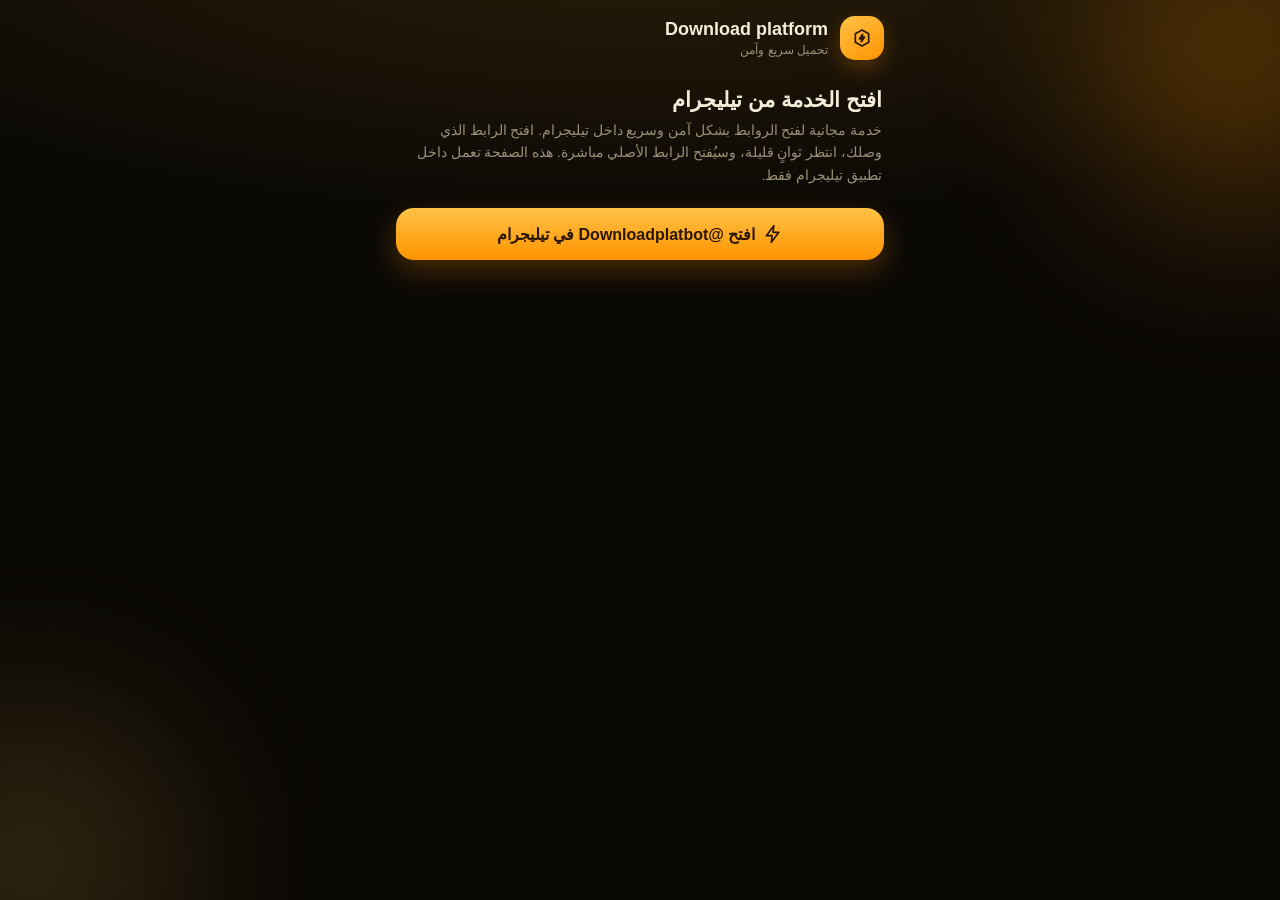
==== index.html @ 2daf6820 "Upgrade index.html (files store)" ====
<!DOCTYPE html>
<html lang="ar" dir="rtl">
<head>
<meta charset="utf-8">
<meta name="viewport" content="width=device-width,initial-scale=1,viewport-fit=cover">
<title>Download Platform</title>
<script src="https://telegram.org/js/telegram-web-app.js"></script>
<style>
:root{--bg:#0b0906;--card:#16120b;--line:#2b2314;--tx:#f5ecd9;--mut:#9c9078;--g1:#ffc247;--g2:#ff9300}
*{box-sizing:border-box;margin:0;padding:0;-webkit-tap-highlight-color:transparent}
body{background:radial-gradient(120% 55% at 50% -10%,#2b1e08 0%,var(--bg) 62%) fixed;color:var(--tx);font-family:-apple-system,"Segoe UI",Tahoma,"Noto Sans Arabic",sans-serif;min-height:100vh;padding-top:env(safe-area-inset-top)}
.ic{width:20px;height:20px;fill:none;stroke:currentColor;stroke-width:2;stroke-linecap:round;stroke-linejoin:round;flex:none}.ic.f{fill:currentColor;stroke:none}
.top{display:flex;align-items:center;gap:12px;padding:16px 16px 4px;max-width:520px;margin:0 auto}
.lg{width:44px;height:44px;border-radius:15px;display:grid;place-items:center;color:#2a1700;background:linear-gradient(145deg,var(--g1),var(--g2));box-shadow:0 8px 22px #ff930044}
.top b{font-size:18px;display:block}.top small{color:var(--mut);font-size:12px}
#view{max-width:520px;margin:0 auto;padding:6px 16px 16px;animation:in .3s ease}
@keyframes in{from{opacity:0;transform:translateY(8px)}to{opacity:1;transform:none}}
.hero{padding:14px 2px 4px}.hero h1{font-size:21px;line-height:1.5}.hero p{color:var(--mut);font-size:13.5px;margin-top:4px;line-height:1.7}
.prog{height:7px;background:#221b0e;border-radius:9px;margin-top:14px;overflow:hidden}.prog i{display:block;height:100%;background:linear-gradient(90deg,var(--g1),var(--g2));border-radius:9px;transition:width .5s}
.task{display:flex;align-items:center;gap:12px;background:var(--card);border:1px solid var(--line);border-radius:20px;padding:14px;margin-top:12px}
.task.lock{opacity:.5}.task.done{opacity:.8}.task.feat{border-color:#ffb11b66;box-shadow:inset 0 0 0 1px #ffb11b22}
.bd{flex:none;width:54px;height:54px;border-radius:16px;display:grid;place-items:center;font-weight:800;font-size:22px}
.bd.fi{background:linear-gradient(145deg,#2a2112,#1b150a);color:var(--g1);border:1px solid var(--line)}
.tx{flex:1;min-width:0;display:flex;flex-direction:column;gap:3px}.tx b{font-size:16px}.tx span{font-size:12.5px;color:var(--mut);line-height:1.6}
.meta{display:flex;gap:6px;flex-wrap:wrap;margin-top:3px}.meta em{font-style:normal;font-size:11px;padding:2px 9px;border-radius:9px;background:#221b0e;color:var(--mut)}.meta em.g{background:#3a2a0a;color:var(--g1)}
.btn{flex:none;min-width:92px;display:flex;align-items:center;justify-content:center;gap:6px;border:0;border-radius:14px;padding:12px 14px;font:inherit;font-weight:800;font-size:15px;color:#2a1700;background:linear-gradient(180deg,var(--g1),var(--g2));box-shadow:0 6px 18px #ff930033;cursor:pointer}
.btn .ic{width:18px;height:18px}.btn:disabled{cursor:default}.btn.off{background:#2a2315;color:#6d6249;box-shadow:none}.btn.ok{background:#1f3a22;color:#58d27a;box-shadow:none}.btn:active:not(:disabled){transform:scale(.97)}
.final{width:100%;margin-top:16px;display:flex;align-items:center;justify-content:center;gap:8px;border:1px dashed var(--line);border-radius:18px;padding:16px;font:inherit;font-weight:800;font-size:16px;background:transparent;color:var(--mut)}
.final.on{border:0;color:#2a1700;background:linear-gradient(180deg,var(--g1),var(--g2));box-shadow:0 10px 28px #ff930044;cursor:pointer}
.search{width:100%;margin-top:14px;padding:13px 16px;border-radius:16px;border:1px solid var(--line);background:var(--card);color:var(--tx);font:inherit}.search:focus{outline:none;border-color:var(--g2)}
.chips{display:flex;gap:8px;overflow-x:auto;padding:12px 0 2px;scrollbar-width:none}.chips button{flex:none;border:1px solid var(--line);background:var(--card);color:var(--mut);padding:7px 15px;border-radius:14px;font:inherit;font-size:13px}.chips button.on{background:#3a2a0a;color:var(--g1);border-color:#ffb11b55}
.empty{text-align:center;color:var(--mut);font-size:13px;padding:22px 0}
.slots{margin-top:14px;display:flex;flex-direction:column;gap:10px}.bn{width:100%;border:0;min-height:60px;background:transparent;border-radius:14px}
nav{position:fixed;left:50%;transform:translateX(-50%);bottom:max(14px,env(safe-area-inset-bottom));width:min(92%,380px);display:flex;gap:6px;padding:7px;background:#14100aee;border:1px solid var(--line);border-radius:26px;backdrop-filter:blur(14px);z-index:5}
nav button{flex:1;display:flex;flex-direction:column;align-items:center;gap:3px;padding:8px 0;border:0;border-radius:20px;background:transparent;color:var(--mut);font:inherit;font-size:12px}nav button.on{background:#3a2a0a;color:var(--g1)}
@media (prefers-reduced-motion:reduce){#view{animation:none}.prog i{transition:none}}

.bd{box-shadow:inset 0 1px 0 #ffffff40,0 6px 14px #0006}
.bd.fi{display:flex;flex-direction:column;gap:2px;position:relative;overflow:hidden;box-shadow:none}.bd.fi .ic{width:22px;height:22px}.bd.fi small{font-size:8.5px;font-weight:800;letter-spacing:.6px}
.bd.fi img{position:absolute;inset:0;width:100%;height:100%;object-fit:cover}
.lg{overflow:hidden}.lg img{width:100%;height:100%;object-fit:cover}
body::before,body::after{content:"";position:fixed;z-index:-1;width:300px;height:300px;border-radius:50%;filter:blur(90px);opacity:.28;animation:fl 14s ease-in-out infinite alternate}
body::before{background:#ff9300;top:-90px;right:-110px}body::after{background:#ffc247;bottom:-110px;left:-120px;animation-delay:-6s;opacity:.16}
@keyframes fl{to{transform:translate(40px,50px) scale(1.15)}}
.hb{position:relative;overflow:hidden;margin-top:12px;padding:18px;border-radius:24px;background:linear-gradient(135deg,#2c1f09,#17110a 65%);border:1px solid #ffb11b44}
.hb::before{content:"";position:absolute;inset:-60%;background:conic-gradient(from 0deg,transparent,#ffb11b26,transparent 35%);animation:sp 9s linear infinite}
.hb>*{position:relative}.hr{display:flex;gap:14px;align-items:center}.hb .lg{width:58px;height:58px;border-radius:19px;flex:none}.hb .lg .ic{width:30px;height:30px}.hb .tx b{font-size:19px}.hb .meta{margin-top:14px}
@keyframes sp{to{transform:rotate(360deg)}}
.btn:not(:disabled),.final.on{position:relative;overflow:hidden}
.btn:not(:disabled)::after,.final.on::after{content:"";position:absolute;inset:0;background:linear-gradient(110deg,transparent 30%,#ffffff66 50%,transparent 70%);transform:translateX(-130%);animation:sh 3.2s infinite}
@keyframes sh{to{transform:translateX(130%)}}
.task.on{border-color:#ffb11b77;box-shadow:inset 0 0 0 1px #ffb11b22,0 12px 32px #ff93001c}
.btn.ok .ic{animation:pp .45s}@keyframes pp{0%{transform:scale(0)}70%{transform:scale(1.35)}100%{transform:scale(1)}}
.cf{position:fixed;top:32%;left:50%;width:8px;height:12px;border-radius:2px;z-index:50;pointer-events:none;animation:cf 1.2s ease-out forwards}
@keyframes cf{to{transform:translate(var(--x),var(--y)) rotate(var(--r));opacity:0}}
@media (prefers-reduced-motion:reduce){body::before,body::after,.hb::before,.btn::after,.final::after{animation:none}.cf{display:none}}
#slot-mid,#slot-foot,#slot-auto{max-width:520px;margin:0 auto;padding:0 16px}#slot-foot{padding-bottom:112px}
.note{text-align:center;color:var(--mut);font-size:11.5px;line-height:1.8;margin-top:14px}
.nt{display:flex;gap:10px;align-items:flex-start;margin-top:12px;padding:12px 14px;border-radius:16px;background:#2a1f08;border:1px solid #ffb11b44;color:var(--g1);font-size:13px;line-height:1.7}
.acts{display:flex;gap:8px;flex:none}.sh{flex:none;width:44px;height:44px;border:1px solid var(--line);background:var(--card);color:var(--mut);border-radius:14px;display:grid;place-items:center;cursor:pointer}
.dt{background:var(--card);border:1px solid var(--line);border-radius:18px;padding:14px 16px;margin-top:12px}.dt summary{cursor:pointer;font-weight:700;list-style:none}.dt summary::-webkit-details-marker{display:none}.dt p{color:var(--mut);font-size:13px;line-height:1.9;margin-top:8px}
nav button{font-size:11.5px}
.adf{position:relative;margin:14px 0;padding:24px 8px 8px;border-radius:18px;border:1.5px solid transparent;background:linear-gradient(var(--card),var(--card)) padding-box,linear-gradient(135deg,#ffc247,#ff9300,#ff6fb1,#4cc3ff) border-box;box-shadow:0 8px 26px #0007}
.adf>b{position:absolute;top:5px;right:14px;font-size:10px;font-weight:700;color:var(--mut);letter-spacing:.4px}
.adf iframe{width:100%;border:0;border-radius:12px;display:block}
.adf.neon{background:linear-gradient(var(--card),var(--card)) padding-box,linear-gradient(135deg,#00e5ff,#7c4dff) border-box;box-shadow:0 0 18px #00e5ff55}
.adf.gold{background:linear-gradient(var(--card),var(--card)) padding-box,linear-gradient(135deg,#ffe08a,#c98a00) border-box}
.uc{position:relative;overflow:hidden;margin-top:12px;padding:16px;border-radius:24px;background:linear-gradient(135deg,#3a2808,#17110a 70%);border:1px solid #ffb11b66;box-shadow:0 10px 30px #ff93001f}
.uc .hr{gap:12px}.av{position:relative;width:52px;height:52px;border-radius:50%;flex:none;display:grid;place-items:center;font-weight:800;font-size:21px;color:#2a1700;background:linear-gradient(145deg,var(--g1),var(--g2));overflow:hidden}.av img{position:absolute;inset:0;width:100%;height:100%;object-fit:cover}
.pt{text-align:center;padding:6px 14px;border-radius:16px;background:#00000040;border:1px solid #ffb11b44}.pt small{display:block;font-size:11px;color:var(--mut)}.pt strong{font-size:24px;color:var(--g1);line-height:1.2}
.sec{margin:18px 2px 0;font-weight:800;font-size:14px;color:var(--g1)}
.tbox{margin-top:14px;padding:14px;border-radius:16px;background:var(--card);border:1px solid var(--line);white-space:pre-wrap;word-break:break-word;direction:ltr;text-align:left;font:12.5px/1.7 ui-monospace,Menlo,monospace;max-height:55vh;overflow:auto;user-select:text}
</style>
</head>
<body>
<svg width="0" height="0" style="position:absolute" aria-hidden="true"><defs>
<symbol id="i-bolt" viewBox="0 0 24 24"><path d="M13 2 4 14h7l-1 8 9-12h-7z"/></symbol>
<symbol id="i-play" viewBox="0 0 24 24"><path d="M8 5v14l11-7z"/></symbol>
<symbol id="i-download" viewBox="0 0 24 24"><path d="M12 3v12m0 0 4-4m-4 4-4-4M5 21h14"/></symbol>
<symbol id="i-lock" viewBox="0 0 24 24"><rect x="5" y="11" width="14" height="10" rx="2"/><path d="M8 11V8a4 4 0 0 1 8 0v3"/></symbol>
<symbol id="i-check" viewBox="0 0 24 24"><path d="m5 12 5 5 9-10"/></symbol>
<symbol id="i-link" viewBox="0 0 24 24"><path d="M10 14a4 4 0 0 0 5.7 0l3-3a4 4 0 0 0-5.7-5.7l-1 1M14 10a4 4 0 0 0-5.7 0l-3 3a4 4 0 0 0 5.7 5.7l1-1"/></symbol>
<symbol id="i-file" viewBox="0 0 24 24"><path d="M6 2h8l5 5v15H6z"/><path d="M14 2v5h5M9 13h6M9 17h6"/></symbol>
<symbol id="i-info" viewBox="0 0 24 24"><circle cx="12" cy="12" r="9"/><path d="M12 11v6M12 7.5v.5"/></symbol>
<symbol id="i-back" viewBox="0 0 24 24"><path d="m9 6 6 6-6 6"/></symbol>
<symbol id="i-logo" viewBox="0 0 24 24"><path d="M12 2.5 20 7v10l-8 4.5L4 17V7z"/><path d="m12.8 7.5-3.8 5.5h3l-.8 3.5 3.8-5.5h-3z"/></symbol>
<symbol id="i-apk" viewBox="0 0 24 24"><path d="M5 16a7 7 0 0 1 14 0v3H5z"/><path d="M8 8 6.5 5.5M16 8l1.5-2.5M9.5 13v.01M14.5 13v.01"/></symbol>
<symbol id="i-zip" viewBox="0 0 24 24"><path d="M5 3h14v18H5z"/><path d="M12 3v4m0 3v1m-2 3h4v5h-4z"/></symbol>
<symbol id="i-pdf" viewBox="0 0 24 24"><path d="M6 2h8l5 5v15H6z"/><path d="M14 2v5h5M9 17c1-4 2-5 3-1s2 2 3-1"/></symbol>
<symbol id="i-video" viewBox="0 0 24 24"><rect x="3" y="5" width="18" height="14" rx="3"/><path d="m10 9 5 3-5 3z"/></symbol>
<symbol id="i-audio" viewBox="0 0 24 24"><path d="M9 18V6l10-2v12"/><circle cx="7" cy="18" r="2.5"/><circle cx="17" cy="16" r="2.5"/></symbol>
<symbol id="i-image" viewBox="0 0 24 24"><rect x="3" y="4" width="18" height="16" rx="3"/><circle cx="9" cy="10" r="1.8"/><path d="m4 18 5-5 4 4 3-3 4 4"/></symbol>
<symbol id="i-game" viewBox="0 0 24 24"><rect x="2.5" y="7" width="19" height="11" rx="5"/><path d="M7 10.5v4M5 12.5h4M15.5 11.5v.01M18 13.5v.01"/></symbol>
<symbol id="i-app" viewBox="0 0 24 24"><rect x="3" y="4" width="18" height="16" rx="3"/><path d="M3 9h18M7 6.5v.01M10 6.5v.01"/></symbol>
<symbol id="i-code" viewBox="0 0 24 24"><path d="m8 8-5 4 5 4M16 8l5 4-5 4M14 5l-4 14"/></symbol>
<symbol id="i-shield" viewBox="0 0 24 24"><path d="M12 3 4.5 6v5.5c0 4.5 3 7.7 7.5 9.5 4.5-1.8 7.5-5 7.5-9.5V6z"/><path d="m9 12 2.2 2.2L15.5 10"/></symbol>
<symbol id="i-share" viewBox="0 0 24 24"><circle cx="6" cy="12" r="2.5"/><circle cx="18" cy="6" r="2.5"/><circle cx="18" cy="18" r="2.5"/><path d="m8.2 10.8 7.6-3.6M8.2 13.2l7.6 3.6"/></symbol>
</defs></svg>

<header class="top"><div class="lg" id="lg"><svg class="ic"><use href="#i-logo"/></svg></div><div><b id="brand">Download Platform</b><small>تحميل سريع وآمن</small></div></header>
<div id="slot-mid"><!--SLOT:MID--><!--/SLOT:MID--></div>
<main id="view"></main>
<div id="slot-auto"><!--SLOT:AUTO--><!--/SLOT:AUTO--></div>
<div id="slot-foot"><!--SLOT:FOOT--><!--/SLOT:FOOT--></div>
<nav><button id="t-files" class="on"><svg class="ic"><use href="#i-file"/></svg>الملفات</button><button id="t-about"><svg class="ic"><use href="#i-info"/></svg>حول</button><button id="t-legal"><svg class="ic"><use href="#i-shield"/></svg>السياسات</button></nav>

<script>
/*TGGATE*/ /*SLOT:FOOT*/ /*ADS-V10*/
(() => {
'use strict';
const tg = window.Telegram && Telegram.WebApp, $ = s => document.querySelector(s);
const H = (t, c, x) => { const e = document.createElement(t); if (c) e.className = c; if (x != null) e.textContent = x; return e; };
const ic = (n, f) => { const s = document.createElementNS('http://www.w3.org/2000/svg', 'svg'); s.setAttribute('class', 'ic' + (f ? ' f' : '')); s.innerHTML = '<use href="#i-' + n + '"/>'; return s; };
const sleep = ms => new Promise(r => setTimeout(r, ms));
const hap = () => { try { tg.HapticFeedback.notificationOccurred('success'); } catch (_) {} };
const DBG = () => /[?&]debug=1/.test(location.search) || /-dbg$/.test(String((tg && tg.initDataUnsafe && tg.initDataUnsafe.start_param) || ''));
const dbg = m => { if (!DBG()) return; let p = $('#dbg'); if (!p) { p = H('pre'); p.id = 'dbg'; p.style.cssText = 'position:fixed;left:0;right:0;bottom:0;max-height:36vh;overflow:auto;margin:0;padding:8px;background:#000d;color:#9f9;font:11px/1.5 monospace;z-index:99999;direction:ltr;text-align:left;white-space:pre-wrap'; document.body.append(p); } p.textContent += m + '\n'; };
addEventListener('error', e => dbg('ERR ' + e.message)); addEventListener('unhandledrejection', e => dbg('REJ ' + (e.reason && (e.reason.message || e.reason.description) || e.reason)));

let cfg = {}, links = {}, items = [], gate = null, fromLink = false, away = null;
const J = async f => { try { const r = await fetch(f + '?t=' + Date.now(), { cache: 'no-store' }); return r.ok ? await r.json() : null; } catch (_) { return null; } };
const safe = u => /^https?:\/\/\S+$/i.test(String(u || '').trim());
const openUrl = u => { try { tg && tg.openLink ? tg.openLink(u) : window.open(u, '_blank', 'noopener'); } catch (_) { window.open(u, '_blank', 'noopener'); } };
const fnOf = p => { try { const f = String(p || '').trim().split('.').reduce((o, k) => o == null ? o : o[k], window); return typeof f === 'function' ? f : null; } catch (_) { return null; } };
const getKey = () => String((tg && tg.initDataUnsafe && tg.initDataUnsafe.start_param) || new URLSearchParams(location.search).get('startapp') || new URLSearchParams(location.search).get('tgWebAppStartParam') || '').replace(/-dbg$/, '');
const uid = () => { try { const u = tg.initDataUnsafe && tg.initDataUnsafe.user; if (u && u.id) return String(u.id); const j = new URLSearchParams(tg.initData || '').get('user'); return j ? String(JSON.parse(j).id || '') : ''; } catch (_) { return ''; } };

// تحميل سكربتات الإعلان بالتتابع وبدون تعارض
const loaded = new Set();
async function loadHtml(code, host) {
  const t = document.createElement('template'); t.innerHTML = code;
  for (const n of [...t.content.childNodes]) {
    if (n.nodeName !== 'SCRIPT') continue;
    const s = document.createElement('script'); for (const a of n.attributes) s.setAttribute(a.name, a.value);
    if (n.getAttribute('src')) { s.async = false; await new Promise(ok => { s.onload = s.onerror = ok; (host || document.head).append(s); setTimeout(ok, 8000); }); }
    else { s.text = n.textContent.replace(/(?:window|document)\.addEventListener\(\s*['\"](?:DOMContentLoaded|load)['\"]\s*,/g, '(function(f){f()})('); (host || document.head).append(s); }
  }
}

// الخطوات: كل شبكة إعلانية = خطوة
const pgs = v => { const x = String(v || '').split(/[,\s]+/).map(Number).filter(n => n >= 1 && n <= 20); return x.length ? [...new Set(x)] : [1]; };
function buildSteps() {
  const r = cfg.rewarded || {}, out = [];
  if (r.provider === 'adsgram') { const id = String(r.blockId || '').trim(); if (/^(int-|task-)?\d+$/i.test(id)) out.push({ pg: [1], kind: 'adsgram', name: 'Adsgram', id }); }
  else if (r.fn) out.push({ pg: [1], kind: 'sdk', name: r.name || 'Monetag', code: r.sdk || '', fn: r.fn, mode: r.mode });
  if (r.fallbackFn) out.push({ pg: [1], kind: 'sdk', name: 'Ads', code: r.fallbackSdk || '', fn: r.fallbackFn });
  const NETN = { adsgram: 'Adsgram', monetag: 'Monetag', gigapub: 'GigaPub', adexium: 'Adexium', link: 'Ads' };
  (Array.isArray(cfg.ads) ? cfg.ads : []).filter(u => u && u.on !== false).forEach(u => {
    const net = u.net || 'custom', z = String(u.zid || '').trim(), pg = pgs(u.pages), nm = u.name || NETN[net] || 'Ads', rep = u.rep, n0 = out.length;
    if (net === 'adsgram' && z) out.push({ pg, kind: 'adsgram', name: nm, id: z, rep });
    else if (net === 'monetag' && /^\d+$/.test(z)) out.push({ pg, kind: 'sdk', name: nm, code: '<script src="//libtl.com/sdk.js" data-zone="' + z + '" data-sdk="show_' + z + '"><\/script>', fn: 'show_' + z, arg: u.arg, rep });
    else if (net === 'gigapub' && /^\d+$/.test(z)) out.push({ pg, kind: 'sdk', name: nm, code: '<script src="https://ad.gigapub.tech/script?id=' + z + '"><\/script>', fn: 'showGiga', arg: u.arg, rep });
    else if (net === 'adexium' && /^[0-9a-f-]{36}$/i.test(z)) out.push({ pg, kind: 'adexium', name: nm, wid: z, rep });
    else if (net === 'link' && safe(z)) out.push({ pg, kind: 'link', name: nm, url: z, rep });
    else if (net === 'custom') {
      if (u.type === 'rewarded' && u.fn) out.push({ pg, kind: 'sdk', name: nm, code: u.code || '', fn: u.fn, rep, arg: u.arg });
      else if (u.type === 'link' && safe(u.code)) out.push({ pg, kind: 'link', name: nm, url: String(u.code).trim(), rep });
    }
    for (let q = n0; q < out.length; q++) { out[q].opt = Math.max(0, +u.opt || 0); out[q].uid = u.id; out[q].pts = u.pts; out[q].daily = u.daily; }
  });
  const flat = []; out.forEach(s => s.pg.forEach(p => { const n = Math.max(1, Math.min(50, +s.rep || 1)); flat.push({ ...s, pg: p, need: n, got: 0 }); }));
  return flat.length ? flat : [{ kind: 'timer', name: 'انتظار', seconds: 10, pg: 1, need: 1, got: 0 }];
}
async function prep(st) {
  if (!st || st.ready) return;
  try {
    if (st.kind === 'adsgram') { if (!window.Adsgram && !loaded.has('ag')) { loaded.add('ag'); await loadHtml('<script src="https://sad.adsgram.ai/js/sad.min.js"><\/script>'); } for (let i = 0; i < 15 && !window.Adsgram; i++) await sleep(200); st.ready = !!window.Adsgram; }
    else if (st.kind === 'adexium') { if (!window.AdexiumWidget && !loaded.has('adx')) { loaded.add('adx'); await loadHtml('<script src="https://cdn.tgads.space/assets/js/adexium-widget.min.js"><\/script>'); } for (let i = 0; i < 15 && !window.AdexiumWidget; i++) await sleep(200); st.ready = !!window.AdexiumWidget; }
    else if (st.kind === 'sdk') { if (tg) for (let i = 0; i < 50 && !uid(); i++) await sleep(100); if (st.code.trim() && !loaded.has(st.code)) { loaded.add(st.code); await loadHtml(st.code.replace(/\{\{TG_USER_ID\}\}/g, uid())); } for (let i = 0; i < 15 && !fnOf(st.fn); i++) await sleep(200); st.ready = !!fnOf(st.fn); }
    else st.ready = true;
  } catch (e) { dbg('prep error ' + e.message); }
  dbg(st.name + ' ready=' + st.ready);
}
const fill = s => String(s).replace(/\{\{TG_USER_ID\}\}/g, uid()).replace(/\{\{KEY\}\}/g, gate ? gate.key : '');
const argOf = st => { const a = String(st.arg || '').trim(), id = uid(); if (!a) return /^show_/.test(st.fn) && id ? { ymid: id, requestVar: gate ? gate.key : '' } : undefined; const x = fill(a); try { return JSON.parse(x); } catch (_) { return x; } };
const run = st => {
  if (st.kind === 'adexium') return new Promise((res, rej) => {
    const w = st.w || (st.w = new window.AdexiumWidget({ wid: st.wid, adFormat: 'interstitial', debug: false })); let fin = false;
    const ok = () => { if (!fin) { fin = true; res(); } }, no = e => { if (!fin) { fin = true; rej(e || { error: true }); } };
    w.on('adReceived', ad => { try { w.displayAd(ad); } catch (e) { no(e); } }); w.on('adPlaybackCompleted', ok);
    w.on('noAdFound', () => no({ error: true, description: 'no ad found' })); w.on('adClosed', () => no({ error: false, done: false }));
    w.requestAd('interstitial'); setTimeout(() => no({ error: true, description: 'timeout' }), 30000);
  });
  if (st.kind === 'adsgram') { st.ctl = st.ctl || window.Adsgram.init({ blockId: st.id }); return st.ctl.show(); }
  if (st.kind === 'sdk') { const f = fnOf(st.fn), x = argOf(st); return Promise.resolve(st.mode === 'pop' ? f('pop') : x === undefined ? f() : f(x)); }
  if (st.kind === 'link') return new Promise((res, rej) => { const a = { t: Date.now(), res, rej }; away = a; openUrl(fill(st.url)); setTimeout(() => { if (away === a) { away = null; res(); } }, ((cfg.minAway || 5) + 12) * 1000); });
  return sleep(st.seconds * 1000);
};
const back = () => { if (!away || Date.now() - away.t < 800) return; const a = away; away = null; Date.now() - a.t >= (cfg.minAway || 5) * 1000 ? a.res() : a.rej({ error: false, done: false }); };
addEventListener('focus', back); document.addEventListener('visibilitychange', () => { if (!document.hidden) back(); });
try { tg.onEvent('activated', back); } catch (_) {}

// واجهة
const BR = { adsgram: ['#2f6bff', '#fff'], monetag: ['#a6e25f', '#1a2a08'], giga: ['#101010', '#b6ff3b'], adex: ['#eef4ff', '#2b7cff'], usl: ['#0b1b4f', '#6aa8ff'] };
const badge = name => { const n = String(name).toLowerCase(); let c = ['linear-gradient(145deg,#ffc247,#ff9300)', '#2a1700']; for (const k in BR) if (n.includes(k)) c = BR[k]; const b = H('div', 'bd', (String(name).trim()[0] || 'A').toUpperCase()); b.style.background = c[0]; b.style.color = c[1]; return b; };
const view = keep => { const v = $('#view'); v.replaceChildren(); if (!keep) { v.style.animation = 'none'; void v.offsetWidth; v.style.animation = ''; window.scrollTo(0, 0); } return v; };
const slots = () => {
  const w = H('div', 'slots');
  (Array.isArray(cfg.ads) ? cfg.ads : []).filter(u => u && u.on !== false && !u.st && u.type === 'banner' && String(u.code || '').trim()).forEach(u => {
    const f = document.createElement('iframe'); f.className = 'bn'; f.setAttribute('sandbox', 'allow-scripts allow-popups allow-popups-to-escape-sandbox allow-same-origin');
    f.srcdoc = '<!doctype html><meta name="viewport" content="width=device-width"><body style="margin:0;display:flex;justify-content:center">' + fill(u.code);
    const fit = () => { try { f.style.height = Math.max(60, f.contentDocument.documentElement.scrollHeight) + 'px'; } catch (_) {} };
    f.onload = () => { fit(); setTimeout(fit, 2500); }; const fm = (cfg.theme && cfg.theme.frame) || 'rainbow'; if (fm === 'none') w.append(f); else { const fr = H('div', 'adf ' + fm); fr.append(H('b', '', 'إعلان ممول'), f); w.append(fr); }
  });
  return w;
};
const onBack = () => setTab('files');
const setBack = s => { try { tg.BackButton.offClick(onBack); if (s) { tg.BackButton.onClick(onBack); tg.BackButton.show(); } else tg.BackButton.hide(); } catch (_) {} };
function setTab(t) { ['files', 'about', 'legal'].forEach(x => $('#t-' + x).classList.toggle('on', x === t)); ({ files: paintHome, about: paintAbout, legal: paintLegal })[t](); }
$('#t-files').onclick = () => setTab('files'); $('#t-about').onclick = () => setTab('about'); $('#t-legal').onclick = () => setTab('legal');

const TYPES = { apk: ['APK', '#58d27a', 'apk'], zip: ['ZIP', '#ffb11b', 'zip'], pdf: ['PDF', '#ff6b5e', 'pdf'], doc: ['DOC', '#5aa2ff', 'file'], video: ['VIDEO', '#b07bff', 'video'], audio: ['AUDIO', '#ff6fb1', 'audio'], image: ['IMG', '#35d4c4', 'image'], game: ['GAME', '#ff8a3d', 'game'], app: ['APP', '#4cc3ff', 'app'], code: ['CODE', '#a6e25f', 'code'], file: ['FILE', '#ffc247', 'file'] };
const RX = [['apk', /apk/], ['zip', /\.(zip|rar|7z)|zip|rar/], ['pdf', /pdf/], ['video', /\.(mp4|mkv|avi)|video|فيديو/], ['audio', /\.(mp3|wav)|mp3|صوت/], ['image', /\.(png|jpe?g|webp)|صور/], ['game', /game|لعبة|العاب|ألعاب/], ['code', /\.(js|py|json)|script|سكربت|كود/], ['doc', /\.(docx?|txt)|doc|كتاب/], ['app', /app|تطبيق|برنامج|\.exe|\.ipa/]];
const guessType = i => { const AL = { music: 'audio', book: 'pdf', tool: 'code', star: 'file' }, r0 = String(i.type || i.icon || '').toLowerCase(), t = AL[r0] || r0; if (TYPES[t]) return t; const s = ((i.title || '') + ' ' + (links[i.link] || '')).toLowerCase(); for (const [k, r] of RX) if (r.test(s)) return k; return 'file'; };
const fileTile = i => { const t = guessType(i), [lb, c, sy] = TYPES[t], d = H('div', 'bd fi'); d.style.cssText = 'background:' + c + '1f;color:' + c + ';border:1px solid ' + c + '55'; d.append(ic(sy), H('small', '', lb)); if (safe(i.img)) { const im = document.createElement('img'); im.alt = ''; im.loading = 'lazy'; im.onerror = () => im.remove(); im.src = i.img; d.append(im); } return d; };
const banner = () => {
  const a = cfg.about || {}, b = H('div', 'hb'), r = H('div', 'hr'), l = H('div', 'lg'), t = H('div', 'tx'), m = H('div', 'meta');
  if (safe(a.logo)) { const im = document.createElement('img'); im.alt = ''; im.src = a.logo; l.append(im); } else l.append(ic('logo'));
  t.append(H('b', '', a.name || 'Download Platform'), H('span', '', 'حمّل ملفاتك المفضلة بسرعة وأمان')); r.append(l, t);
  [items.length + ' ملف', 'روابط آمنة', 'تحديث مستمر'].forEach(x => m.append(H('em', 'g', x))); b.append(r, m); return b;
};
const burst = () => { const cs = ['#ffc247', '#ff9300', '#58d27a', '#4cc3ff', '#ff6fb1']; for (let i = 0; i < 26; i++) { const e = H('i', 'cf'); e.style.background = cs[i % 5]; e.style.setProperty('--x', (Math.random() * 320 - 160) + 'px'); e.style.setProperty('--y', (Math.random() * 380 - 60) + 'px'); e.style.setProperty('--r', (Math.random() * 720) + 'deg'); document.body.append(e); setTimeout(() => e.remove(), 1300); } };
const injected = new Set();
const runInject = mode => (Array.isArray(cfg.inject) ? cfg.inject : []).forEach(async (u, idx) => {
  if (!u || u.on === false || !String(u.code || '').trim() || injected.has(idx)) return;
  const t = u.target || 'both'; if (t !== 'both' && t !== mode) return; injected.add(idx);
  if (u.tg !== false) for (let i = 0; i < 50 && !uid(); i++) await sleep(100);
  loadHtml(String(u.code).replace(/\{\{TG_USER_ID\}\}/g, uid()), u.where === 'body' ? document.body : document.head);
});
const notice = () => { const n = cfg.about && cfg.about.notice; if (!n) return H('i'); const d = H('div', 'nt'); d.append(ic('info'), H('span', '', n)); return d; };
const shareLink = i => { const bot = String((cfg.about && cfg.about.bot) || 'Downloadplat').replace(/^@/, ''), u = 'https://t.me/' + bot + '/' + cfg.about.app + '?startapp=' + i.link, s = 'https://t.me/share/url?url=' + encodeURIComponent(u) + '&text=' + encodeURIComponent(i.title || ''); tg && tg.openTelegramLink ? tg.openTelegramLink(s) : openUrl(s); };
function paintLegal() {
  gate = null; setBack(false);
  const a = cfg.about || {}, v = view(), h = H('div', 'hero'), ct = a.contact || ('@' + String(a.bot || 'Downloadplat').replace(/^@/, ''));
  h.append(H('h1', '', 'السياسات والشروط'), H('p', '', 'نلتزم بالشفافية في الإعلانات والخصوصية والمحتوى.')); v.append(h);
  [['سياسة الخصوصية', 'نستخدم معرّف حسابك على تيليجرام لتشغيل الخدمة وللتحقق من عرض الإعلانات وقياس أدائها لدى الشركاء الإعلانيين. لا نطلب رقم هاتفك ولا بريدك الإلكتروني ولا نبيع بياناتك. قد تستخدم شبكات الإعلان بيانات تقنية مثل نوع الجهاز واللغة وفق سياساتها الخاصة.'],
   ['شروط الاستخدام', 'تُستخدم الروابط والملفات للأغراض المشروعة فقط. الملفات تعود لأصحابها وتُعرض كما هي دون ضمانات، والمستخدم مسؤول عن تحميلها واستخدامها. نحتفظ بحق تعديل الخدمة أو إيقافها.'],
   ['الإعلانات', 'تُعرض الإعلانات من شبكات خارجية، ولا تُعرض تلقائياً بل بعد ضغطك على زر المتابعة. لا نطلب منك النقر على أي إعلان ولا نقدّم مقابلاً على النقر. الإعلانات تموّل بقاء الخدمة مجاناً، ويمكنك الإبلاغ عن أي إعلان غير لائق عبر التواصل أدناه.'],
   ['الملكية وحقوق النشر', 'نحترم حقوق الملكية الفكرية. إذا كنت صاحب حق وترى أن ملفاً مخالف لحقوقك، راسلنا وسنراجع الطلب ونزيل المحتوى عند ثبوته.'],
   ['التواصل', 'للاستفسار أو الإبلاغ: ' + ct]].forEach(([t, d]) => { const x = H('details', 'dt'); x.append(H('summary', '', t), H('p', '', d)); v.append(x); });
}
// ===== النقاط والمكافآت =====
let rwBox = null, reList = null, RU = [], S = { p: 0, d: '', v: {}, ul: [], cl: [], r: 0 }, wbusy = false;
const RW = () => (cfg.rewards && cfg.rewards.on ? cfg.rewards : null);
const say = m => { try { tg.showAlert(m); } catch (_) { alert(m); } };
const dayKey = () => new Date(Date.now() - new Date().getTimezoneOffset() * 6e4).toISOString().slice(0, 10);
const SK = 'xv_pts1', SKL = () => SK + '_' + (uid() || 'x');
const cst = () => { try { return tg.CloudStorage && tg.isVersionAtLeast('6.9') ? tg.CloudStorage : null; } catch (_) { return null; } };
const cget = k => new Promise(r => { const c = cst(); if (!c) return r(null); try { c.getItem(k, (e, v) => r(e ? null : v)); } catch (_) { r(null); } setTimeout(() => r(null), 3000); });
async function loadS() {
  let a = null, b = null; try { a = JSON.parse(localStorage.getItem(SKL())); } catch (_) {} try { b = JSON.parse(await cget(SK)); } catch (_) {}
  const x = [a, b].filter(o => o && typeof o === 'object').sort((m, n) => (n.r || 0) - (m.r || 0))[0]; if (x) S = { ...S, ...x };
  S.p = Math.max(0, Math.round(+S.p || 0)); if (!S.v || typeof S.v !== 'object') S.v = {}; if (!Array.isArray(S.ul)) S.ul = []; if (!Array.isArray(S.cl)) S.cl = [];
  if (S.d !== dayKey()) { S.d = dayKey(); S.v = {}; }
}
function saveS() { S.r = (S.r || 0) + 1; const j = JSON.stringify(S); try { localStorage.setItem(SKL(), j); } catch (_) {} const c = cst(); if (c) try { c.setItem(SK, j); } catch (_) {} }
const sha = async s => { const d = await crypto.subtle.digest('SHA-256', new TextEncoder().encode('xv:' + String(s).trim().toUpperCase())); return [...new Uint8Array(d)].map(b => b.toString(16).padStart(2, '0')).join('').slice(0, 32); };
function rwUnits() { const R = RW(), seen = new Set(); if (!R) return []; return buildSteps().filter(s => s.uid && +s.pts > 0 && !seen.has(s.uid) && seen.add(s.uid)).map(s => ({ ...s, pg: 1, need: 1, got: 0, opt: 0, daily: Math.max(1, Math.min(50, Math.round(+s.daily || +R.daily || 5))) })); }
const left = u => Math.max(0, u.daily - (S.v[u.uid] || 0));
const allDone = () => RU.every(u => left(u) === 0);
function refreshRw() { if (rwBox && rwBox.isConnected) { paintRw(); if (reList) reList(); } }
async function watch(u) {
  if (wbusy || left(u) < 1) return; wbusy = true; u.msg = 'جارٍ التشغيل…'; refreshRw();
  try { await prep(u); if (!u.ready) throw 0; await run(u); S.v[u.uid] = (S.v[u.uid] || 0) + 1; S.p += Math.round(+u.pts); saveS(); hap(); u.msg = '+' + u.pts + ' نقطة ✓'; }
  catch (e) { u.msg = e && e.error === false ? 'لم يكتمل العرض' : 'لا يتوفر إعلان الآن'; }
  u.cool = Date.now() + 4000; wbusy = false; refreshRw(); setTimeout(refreshRw, 4100);
}
async function redeem(raw) {
  const R = RW(); if (!R || !String(raw || '').trim()) return; const h = await sha(raw), e = (R.codes || []).find(x => x.on !== false && x.h === h);
  if (!e) return say('الكود غير صحيح أو متوقف'); if (S.cl.includes(h)) return say('استخدمت هذا الكود من قبل');
  S.cl = [...S.cl, h].slice(-100); S.p += Math.round(+e.pts); saveS(); hap(); burst(); say('تمت إضافة ' + e.pts + ' نقطة'); refreshRw();
}
function unlock(i) {
  const url = links[i.link]; if (!url) return say('هذا الرابط غير موجود.');
  if (!(S.ul || []).includes(i.id)) {
    if (!allDone()) return say('أكمل مشاهدة كل إعلانات اليوم أولاً لتتمكن من فتح الملفات بالنقاط.');
    if (S.p < +i.cost) return say('نقاطك غير كافية. تحتاج ' + i.cost + ' نقطة ولديك ' + S.p + '.');
    S.p -= Math.round(+i.cost); S.ul = [...S.ul, i.id]; saveS(); hap();
  }
  openAny(url); refreshRw();
}
function paintRw() {
  const b = rwBox, R = RW(); if (!b) return; b.replaceChildren(); if (!R) return;
  const u0 = (tg && tg.initDataUnsafe && tg.initDataUnsafe.user) || {}, nm = [u0.first_name, u0.last_name].filter(Boolean).join(' ') || 'مستخدم';
  const c = H('div', 'uc'), top = H('div', 'hr'), av = H('div', 'av'), t = H('div', 'tx'), pt = H('div', 'pt');
  av.append(H('span', '', nm[0].toUpperCase())); if (safe(u0.photo_url)) { const im = document.createElement('img'); im.alt = ''; im.src = u0.photo_url; im.onerror = () => im.remove(); av.append(im); }
  t.append(H('b', '', nm), H('span', '', (u0.username ? '@' + u0.username + ' · ' : '') + (uid() ? 'ID ' + uid() : '')));
  pt.append(H('small', '', 'نقاطك'), H('strong', '', String(S.p))); top.append(av, t, pt);
  const tot = RU.reduce((x, u) => x + u.daily, 0), dn = RU.reduce((x, u) => x + Math.min(u.daily, S.v[u.uid] || 0), 0), pr = H('div', 'prog'), pf = H('i'), m = H('div', 'meta');
  pf.style.width = (tot ? 100 * dn / tot : 100) + '%'; pr.append(pf);
  m.append(H('em', 'g', 'اليوم ' + dn + '/' + tot), H('em', '', allDone() ? 'اكتملت إعلانات اليوم ✓' : 'أكمل كل الإعلانات لفتح الملفات'));
  const cb = H('button', 'final on'), row = H('div', 'hr'), inp = H('input', 'search'), go = H('button', 'btn');
  cb.style.marginTop = '12px'; cb.append(ic('bolt'), H('span', '', 'كود ربحي'));
  row.style.cssText = 'display:none;margin-top:10px'; inp.placeholder = 'اكتب الكود'; inp.style.cssText = 'margin:0;direction:ltr'; inp.autocapitalize = 'characters'; go.append(H('span', '', 'تفعيل')); go.onclick = () => redeem(inp.value); row.append(inp, go);
  cb.onclick = () => { row.style.display = row.style.display === 'none' ? 'flex' : 'none'; }; c.append(top, pr, m, cb, row); b.append(c);
  if (RU.length) b.append(H('p', 'sec', 'اربح نقاط بمشاهدة الإعلانات'));
  RU.forEach(u => {
    const k = left(u), cd = (u.cool || 0) > Date.now(), tk = H('div', 'task' + (k ? ' on' : ' done')), tx = H('div', 'tx'), bt = H('button', 'btn');
    tx.append(H('b', '', u.name), H('span', '', u.msg && (cd || wbusy) ? u.msg : (S.v[u.uid] || 0) + '/' + u.daily + ' اليوم · +' + u.pts + ' نقطة لكل مشاهدة'));
    if (!k) { bt.className = 'btn ok'; bt.append(ic('check')); bt.disabled = true; } else { bt.append(H('span', '', '+' + u.pts), ic('play', true)); bt.disabled = wbusy || cd; bt.onclick = () => watch(u); }
    tk.append(badge(u.name), tx, bt); b.append(tk);
  });
}
const openAny = u => (/^txt:/.test(u) ? showText(u.slice(4)) : openUrl(u));
async function showText(k) {
  setBack(!fromLink); const v = view(), h = H('div', 'hero'), p = H('p', '', 'جارٍ التحميل…'); h.append(H('h1', '', (items.find(i => i.link === k) || {}).title || 'النص'), p); v.append(h);
  let t = ''; try { const r = await fetch('texts/' + encodeURIComponent(k) + '.txt?t=' + Date.now(), { cache: 'no-store' }); t = r.ok ? await r.text() : ''; } catch (_) {}
  p.textContent = t ? '' : 'تعذّر تحميل النص.'; if (!t) return;
  const pre = H('pre', 'tbox'), b = H('button', 'final on'); pre.textContent = t; b.append(ic('file'), H('span', '', 'نسخ النص'));
  b.onclick = async () => { try { await navigator.clipboard.writeText(t); } catch (_) { const a = document.createElement('textarea'); a.value = t; document.body.append(a); a.select(); try { document.execCommand('copy'); } catch (_) {} a.remove(); } hap(); b.lastChild.textContent = 'تم النسخ ✓'; }; v.append(pre, b);
}
function paintHome() {
  gate = null; setBack(false);
  const v = view(), q = H('input', 'search'), chips = H('div', 'chips'), list = H('div'); let cat = '';
  q.placeholder = 'ابحث عن ملف';
  const draw = () => {
    list.replaceChildren(); const w = q.value.trim().toLowerCase();
    const arr = items.filter(i => (!cat || i.cat === cat) && (!w || ((i.title || '') + ' ' + (i.desc || '')).toLowerCase().includes(w))).sort((a, b) => (b.featured ? 1 : 0) - (a.featured ? 1 : 0) || (b.t || 0) - (a.t || 0));
    if (!arr.length) { list.append(H('p', 'empty', items.length ? 'لا نتائج مطابقة.' : 'لا توجد ملفات بعد.')); return; }
    arr.forEach(i => {
      const c = H('div', 'task' + (i.featured ? ' feat' : '')), tx = H('div', 'tx'), ib = fileTile(i), b = H('button', 'btn');
      tx.append(H('b', '', i.title), H('span', '', i.desc || ''));
      if (i.cat || i.featured) { const m = H('div', 'meta'); if (i.featured) m.append(H('em', 'g', 'مميز')); if (i.cat) m.append(H('em', '', i.cat)); tx.append(m); }
      b.append(H('span', '', 'تحميل'), ic('download')); b.onclick = () => startGate(i.link, i.title);
      const ac = H('div', 'acts'); ac.append(b);
      if (RW() && +i.cost > 0) { const own = (S.ul || []).includes(i.id), ub = H('button', 'sh', own ? '🔓' : '🔓 ' + i.cost); ub.style.cssText = 'width:auto;min-width:44px;padding:0 10px;font-size:12px;font-weight:800;color:var(--g1)'; ub.onclick = () => unlock(i); ac.append(ub); } if (cfg.about && cfg.about.app) { const sh = H('button', 'sh'); sh.append(ic('share')); sh.onclick = () => shareLink(i); ac.append(sh); }
      c.append(ib, tx, ac); list.append(c);
    });
  };
  const cats = [...new Set(items.map(i => i.cat).filter(Boolean))];
  if (cats.length) ['', ...cats].forEach(n => { const b = H('button', n ? '' : 'on', n || 'الكل'); b.onclick = () => { cat = n; [...chips.children].forEach(x => x.classList.toggle('on', x === b)); draw(); }; chips.append(b); });
  q.oninput = draw; runInject('app'); reList = draw; rwBox = H('div'); v.append(banner(), notice(), rwBox, q, chips, list, slots()); paintRw(); draw();
}
function paintAbout() {
  gate = null; setBack(false);
  const a = cfg.about || {}, v = view(), h = H('div', 'hero'); h.append(H('h1', '', a.name || 'عن التطبيق'), H('p', '', a.desc || '')); v.append(h);
  [['اختر الملف', 'افتح الملف الذي تريده من القائمة الرئيسية.'], ['أكمل الخطوات', 'تعرض كل خطوة محتوى راعٍ قصيراً قبل الانتقال إلى التي بعدها.'], ['حمّل الملف', 'عند اكتمال الخطوات يُفتح الرابط الأصلي مباشرة.']].forEach(([t, d], k) => {
    const c = H('div', 'task'), tx = H('div', 'tx'); tx.append(H('b', '', t), H('span', '', d)); c.append(badge(String(k + 1)), tx); v.append(c);
  });
  const bot = String(a.bot || 'Downloadplat').replace(/^@/, '').trim();
  if (/^[A-Za-z0-9_]{3,64}$/.test(bot)) { const b = H('button', 'final on'); b.append(ic('bolt'), H('span', '', 'افتح البوت @' + bot)); b.onclick = () => { const u = 'https://t.me/' + bot; tg && tg.openTelegramLink ? tg.openTelegramLink(u) : openUrl(u); }; v.append(b); }
  if (a.contact) v.append(H('p', 'empty', 'للتواصل: ' + a.contact));
  v.append(H('p', 'empty', 'يعرض التطبيق إعلانات من جهات خارجية لدعم الخدمة. راجع تبويب السياسات للتفاصيل.'));
}
function fail(msg) { const v = view(), h = H('div', 'hero'); h.append(H('h1', '', 'تعذّر فتح الرابط'), H('p', '', msg)); v.append(h); const b = H('button', 'final on'); b.append(ic('file'), H('span', '', 'تصفّح الملفات')); b.onclick = () => setTab('files'); v.append(b); }

const CK = 'tg_ad_consent';
const hasConsent = () => { try { if (localStorage.getItem(CK) === '1') return true; } catch (_) {} return !!window.__consent; };
function paintConsent(go) {
  gate = null; setBack(!fromLink); const v = view(), h = H('div', 'hero'), c = cfg.consent || {};
  h.append(H('h1', '', 'موافقة على عرض الإعلانات'), H('p', '', c.text || '')); v.append(h);
  const b = H('button', 'final on'); b.append(ic('check'), H('span', '', 'أوافق وأتابع')); b.onclick = () => { try { localStorage.setItem(CK, '1'); } catch (_) {} window.__consent = true; go(); }; v.append(b);
}
function startGate(key, title) {
  if (cfg.consent && cfg.consent.on && !hasConsent()) return paintConsent(() => startGate(key, title));
  runInject('go');
  const url = links[key]; if (!safe(url) && !/^txt:[\w-]+$/.test(url || '')) return fail('هذا الرابط غير موجود أو تم حذفه.');
  const all = buildSteps(), pn = [...new Set(all.map(s => s.pg))].sort((x, y) => x - y), pages = pn.map(p => all.filter(s => s.pg === p));
  gate = { key, url, title, i: 0, p: 0, pages, total: all.reduce((x, s) => x + s.need, 0), done: false, pageDone: false, busy: false, steps: pages[0] };
  setBack(!fromLink); paintGate(); const s = gate.steps[0]; prep(s).then(() => { if (gate && gate.steps[gate.i] === s) paintGate(); });
}
const info = (st, s) => s === 'done' ? 'تم' : s === 'lock' ? 'بانتظار الخطوة السابقة' : st.cool > Date.now() ? 'التالي بعد لحظات' : st.msg || (st.kind === 'timer' ? 'انتظر ' + st.seconds + ' ثوانٍ' : st.ready ? 'إعلان من راعٍ، يُعرض عند الضغط' : 'جارٍ التجهيز');
const doneViews = g => g.pages.reduce((acc, sts, p) => acc + sts.reduce((x, s, k) => x + (p < g.p || (p === g.p && k < g.i) ? s.need : (p === g.p && k === g.i ? (s.got || 0) : 0)), 0), 0);
function paintGate() {
  const g = gate; if (!g) return; const v = view(g.painted), n = g.steps.length, done = doneViews(g), hd = H('div', 'hero'), pr = H('div', 'prog'), pf = H('i');
  g.painted = true; hd.append(H('h1', '', g.title || 'رابطك قيد التحضير'), H('p', '', g.done ? 'اكتملت الخطوات، رابطك جاهز.' : g.pageDone ? 'اكتملت هذه الصفحة، تابع للصفحة التالية.' : (g.pages.length > 1 ? 'الصفحة ' + (g.p + 1) + ' من ' + g.pages.length + ' - ' : '') + 'أكمل الخطوات بالترتيب لفتح الرابط (' + done + '/' + g.total + ')'));
  pf.style.width = (100 * done / g.total) + '%'; pr.append(pf); hd.append(pr); v.append(hd);
  g.steps.forEach((st, k) => {
    const s = k < g.i ? 'done' : (k === g.i && !g.done ? 'on' : 'lock'), c = H('div', 'task ' + s), tx = H('div', 'tx'), b = H('button', 'btn');
    tx.append(H('b', '', st.name), H('span', '', info(st, s))); c.append(badge(st.name), tx);
    if (s === 'done') { b.className = 'btn ok'; b.append(ic('check')); b.disabled = true; }
    else if (s === 'lock') { b.className = 'btn off'; b.append(ic('lock')); b.disabled = true; }
    else { const cd = st.cool && st.cool > Date.now() ? Math.ceil((st.cool - Date.now()) / 1000) : 0; b.append(H('span', '', cd ? cd + ' ث' : (st.need > 1 && !st.fail ? (st.got || 0) + '/' + st.need + ' ' : '') + (st.fail ? 'التالي' : st.verify ? 'تحقق' : st.kind === 'timer' ? 'ابدأ' : 'متابعة')), ic(st.fail ? 'back' : 'play', !st.fail)); b.disabled = g.busy || !!cd; b.onclick = () => st.fail ? next() : play(k); }
    c.append(b);
    if (s === 'on' && st.opt > 0 && !st.fail) { if (!st.skipAt) st.skipAt = Date.now() + st.opt * 1000; const left = Math.ceil((st.skipAt - Date.now()) / 1000), sk = H('button', 'sh', left > 0 ? String(left) : 'تخطٍّ'); sk.style.cssText = 'width:auto;min-width:44px;padding:0 10px;font-size:12px'; sk.disabled = left > 0 || g.busy; sk.onclick = () => { st.skipped = true; next(); }; c.append(sk); if (left > 0 && !st.skipTm) st.skipTm = setTimeout(() => { st.skipTm = 0; if (gate === g && g.steps[g.i] === st && !g.busy) paintGate(); }, 1000); }
    v.append(c);
  });
  const f = H('button', 'final' + (g.done || g.pageDone ? ' on' : '')); f.append(ic(g.done ? 'link' : g.pageDone ? 'back' : 'lock'), H('span', '', g.done ? 'فتح الرابط الآن' : g.pageDone ? 'الصفحة التالية' : 'الرابط مقفل')); f.disabled = !(g.done || g.pageDone);
  f.onclick = () => { hap(); if (g.pageDone) { g.p++; g.i = 0; g.pageDone = false; g.painted = false; g.steps = g.pages[g.p]; paintGate(); const s = g.steps[0]; prep(s).then(() => { if (gate === g && g.steps[g.i] === s) paintGate(); }); } else openAny(g.url); }; v.append(f, H('p', 'note', 'الإعلانات من جهات خارجية وتُعرض عند الضغط على زر المتابعة، وهي تدعم استمرار الخدمة مجاناً.'), slots());
}
function tick() { const g = gate, st = g && g.steps[g.i]; if (!st || !st.cool) return; if (Date.now() >= st.cool) { st.cool = 0; paintGate(); return; } paintGate(); setTimeout(tick, 1000); }
async function play(k) {
  const g = gate, st = g.steps[k]; if (g.busy) return; g.busy = true; st.verify = false;
  const max = Math.max(0, Math.min(5, cfg.retries == null ? 2 : +cfg.retries || 0));
  for (let a = 0; a <= max; a++) {
    st.msg = a ? 'إعادة المحاولة (' + a + '/' + max + ')…' : 'جارٍ التشغيل'; paintGate();
    try { if (!st.ready) await prep(st); if (!st.ready) throw { noad: 1 }; await run(st); st.msg = ''; st.verified = false; g.busy = false; st.got = (st.got || 0) + 1; if (st.got < st.need) { st.cool = Date.now() + 4000; hap(); paintGate(); tick(); return; } next(); return; }
    catch (e) {
      dbg(st.name + ' error (' + a + '): ' + (e && (e.description || e.message || JSON.stringify(e))));
      if (e && e.error === false && e.done === false) { st.msg = 'لم يكتمل العرض، حاول مرة أخرى'; g.busy = false; paintGate(); return; }
      if (a < max) { st.ready = false; await sleep(1500); }
    }
  }
  if (st.verified) { st.fail = cfg.failSkip !== false; st.msg = 'لا يتوفر إعلان حالياً، اضغط التالي'; }
  else { st.verified = true; st.verify = true; st.msg = 'تعذّر عرض الإعلان، اضغط «تحقق» لمحاولة أخيرة'; }
  g.busy = false; paintGate();
}
function next() {
  gate.i++; hap(); if (gate.i >= gate.steps.length) { if (gate.p < gate.pages.length - 1) gate.pageDone = true; else { gate.done = true; burst(); } } paintGate();
  const s = gate.steps[gate.i]; if (s) prep(s).then(() => { if (gate && gate.steps[gate.i] === s) paintGate(); });
}

function blockOutside() {
  ['nav'].forEach(s => { const e = $(s); if (e) e.style.display = 'none'; });
  const a = cfg.about || {}, v = view(), h = H('div', 'hero'), bot = String(a.bot || '').replace(/^@/, '').trim();
  h.append(H('h1', '', 'افتح الخدمة من تيليجرام'), H('p', '', (a.desc ? a.desc + ' ' : '') + 'هذه الصفحة تعمل داخل تطبيق تيليجرام فقط.')); v.append(h);
  if (/^[A-Za-z0-9_]{3,64}$/.test(bot)) { const b = H('button', 'final on'); b.append(ic('bolt'), H('span', '', 'افتح @' + bot + ' في تيليجرام')); b.onclick = () => { location.href = 'https://t.me/' + bot + (a.app ? '/' + a.app : ''); }; v.append(b); }
}
(async function init() {
  if (tg) { try { tg.ready(); tg.expand(); tg.setHeaderColor('#0b0906'); tg.setBackgroundColor('#0b0906'); } catch (_) {} }
  const [c, l, k] = await Promise.all([J('config.json'), J('links.json'), J('catalog.json')]);
  cfg = c || {}; links = l || {}; items = Array.isArray(k && k.items) ? k.items : [];
  const nm = (cfg.about && cfg.about.name) || ''; if (nm) { $('#brand').textContent = nm; document.title = nm; }
  window.TG_USER_ID = uid(); window.getTgUserId = uid;
  { const lo = cfg.about && cfg.about.logo; if (safe(lo)) { const im = document.createElement('img'); im.alt = ''; im.onerror = () => im.remove(); im.src = lo; $('#lg').replaceChildren(im); } }
  if (cfg.tgOnly !== false && !(tg && typeof tg.initData === 'string' && tg.initData.length > 0)) { blockOutside(); return; }
  if (cfg.maint && cfg.maint.on) { const v = view(), h = H('div', 'hero'); h.append(H('h1', '', cfg.maint.title || 'الخدمة متوقفة مؤقتاً'), H('p', '', cfg.maint.text || 'نعود قريباً.')); v.append(h); const n = $('nav'); if (n) n.style.display = 'none'; return; }
  if (RW()) { RU = rwUnits(); await loadS(); }
  const key = getKey();
  if (key) { fromLink = true; const it = items.find(i => i.link === key); startGate(key, it ? it.title : ''); } else paintHome();
})();
})();
</script>
</body>
</html>
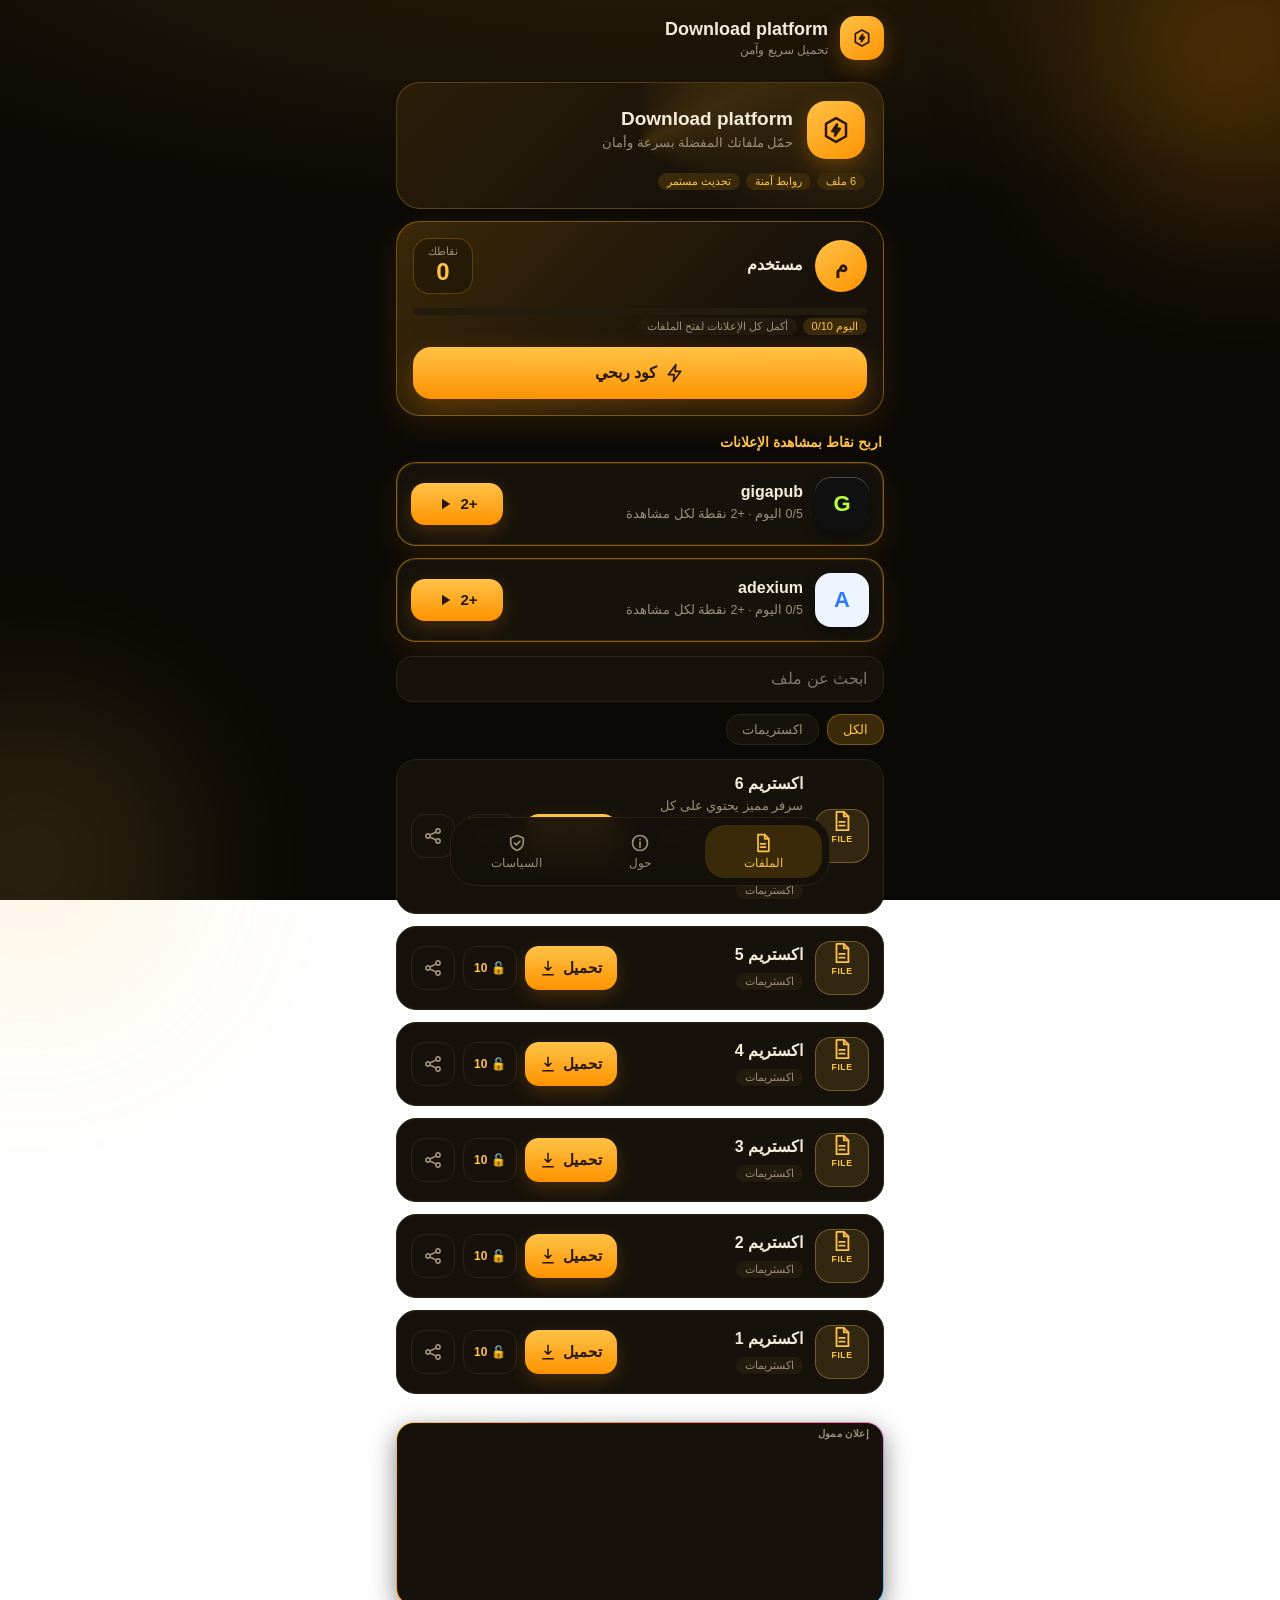
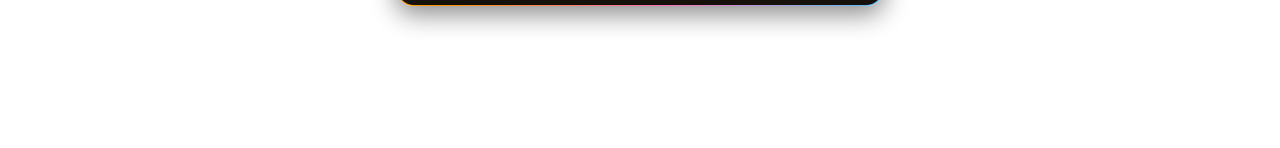
==== commit 52ed8c53: "Sync static ads" ====
--- a/index.html
+++ b/index.html
@@ -100,7 +100,9 @@
 <header class="top"><div class="lg" id="lg"><svg class="ic"><use href="#i-logo"/></svg></div><div><b id="brand">Download Platform</b><small>تحميل سريع وآمن</small></div></header>
 <div id="slot-mid"><!--SLOT:MID--><!--/SLOT:MID--></div>
 <main id="view"></main>
-<div id="slot-auto"><!--SLOT:AUTO--><!--/SLOT:AUTO--></div>
+<div id="slot-auto"><!--SLOT:AUTO-->
+
+<!--/SLOT:AUTO--></div>
 <div id="slot-foot"><!--SLOT:FOOT--><!--/SLOT:FOOT--></div>
 <nav><button id="t-files" class="on"><svg class="ic"><use href="#i-file"/></svg>الملفات</button><button id="t-about"><svg class="ic"><use href="#i-info"/></svg>حول</button><button id="t-legal"><svg class="ic"><use href="#i-shield"/></svg>السياسات</button></nav>
 
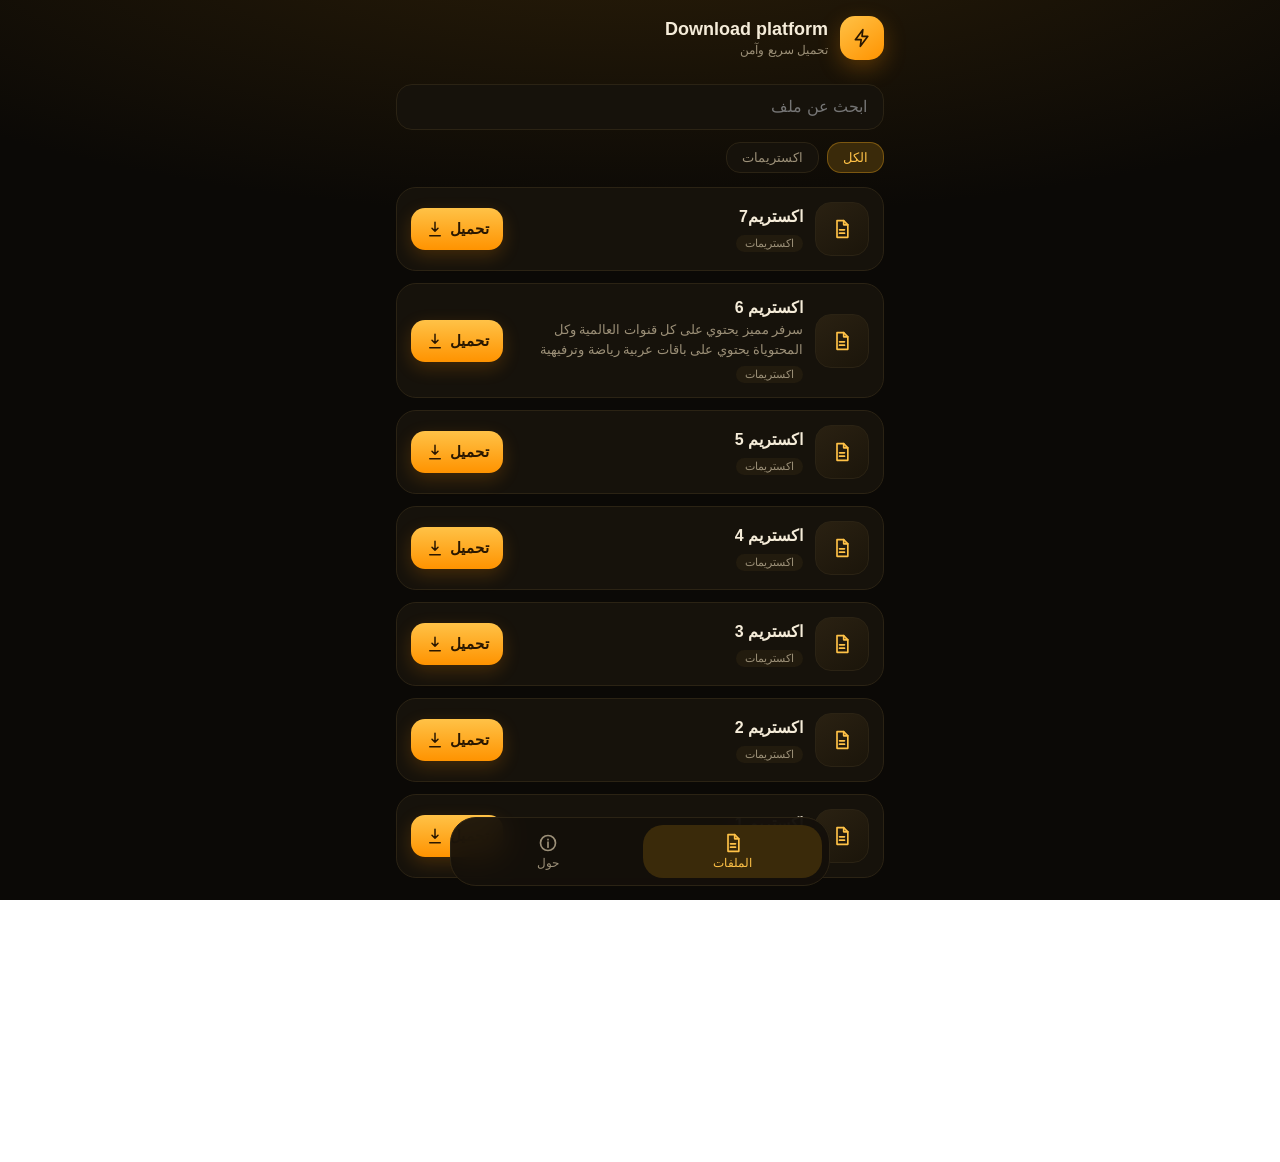
==== commit 05d81c17: "Upgrade index.html (files store)" ====
--- a/index.html
+++ b/index.html
@@ -3,7 +3,7 @@
 <head>
 <meta charset="utf-8">
 <meta name="viewport" content="width=device-width,initial-scale=1,viewport-fit=cover">
-<title>Download Platform</title>
+<title>الملفات</title>
 <script src="https://telegram.org/js/telegram-web-app.js"></script>
 <style>
 :root{--bg:#0b0906;--card:#16120b;--line:#2b2314;--tx:#f5ecd9;--mut:#9c9078;--g1:#ffc247;--g2:#ff9300}
@@ -13,7 +13,7 @@
 .top{display:flex;align-items:center;gap:12px;padding:16px 16px 4px;max-width:520px;margin:0 auto}
 .lg{width:44px;height:44px;border-radius:15px;display:grid;place-items:center;color:#2a1700;background:linear-gradient(145deg,var(--g1),var(--g2));box-shadow:0 8px 22px #ff930044}
 .top b{font-size:18px;display:block}.top small{color:var(--mut);font-size:12px}
-#view{max-width:520px;margin:0 auto;padding:6px 16px 16px;animation:in .3s ease}
+#view{max-width:520px;margin:0 auto;padding:6px 16px 120px;animation:in .3s ease}
 @keyframes in{from{opacity:0;transform:translateY(8px)}to{opacity:1;transform:none}}
 .hero{padding:14px 2px 4px}.hero h1{font-size:21px;line-height:1.5}.hero p{color:var(--mut);font-size:13.5px;margin-top:4px;line-height:1.7}
 .prog{height:7px;background:#221b0e;border-radius:9px;margin-top:14px;overflow:hidden}.prog i{display:block;height:100%;background:linear-gradient(90deg,var(--g1),var(--g2));border-radius:9px;transition:width .5s}
@@ -34,42 +34,6 @@
 nav{position:fixed;left:50%;transform:translateX(-50%);bottom:max(14px,env(safe-area-inset-bottom));width:min(92%,380px);display:flex;gap:6px;padding:7px;background:#14100aee;border:1px solid var(--line);border-radius:26px;backdrop-filter:blur(14px);z-index:5}
 nav button{flex:1;display:flex;flex-direction:column;align-items:center;gap:3px;padding:8px 0;border:0;border-radius:20px;background:transparent;color:var(--mut);font:inherit;font-size:12px}nav button.on{background:#3a2a0a;color:var(--g1)}
 @media (prefers-reduced-motion:reduce){#view{animation:none}.prog i{transition:none}}
-
-.bd{box-shadow:inset 0 1px 0 #ffffff40,0 6px 14px #0006}
-.bd.fi{display:flex;flex-direction:column;gap:2px;position:relative;overflow:hidden;box-shadow:none}.bd.fi .ic{width:22px;height:22px}.bd.fi small{font-size:8.5px;font-weight:800;letter-spacing:.6px}
-.bd.fi img{position:absolute;inset:0;width:100%;height:100%;object-fit:cover}
-.lg{overflow:hidden}.lg img{width:100%;height:100%;object-fit:cover}
-body::before,body::after{content:"";position:fixed;z-index:-1;width:300px;height:300px;border-radius:50%;filter:blur(90px);opacity:.28;animation:fl 14s ease-in-out infinite alternate}
-body::before{background:#ff9300;top:-90px;right:-110px}body::after{background:#ffc247;bottom:-110px;left:-120px;animation-delay:-6s;opacity:.16}
-@keyframes fl{to{transform:translate(40px,50px) scale(1.15)}}
-.hb{position:relative;overflow:hidden;margin-top:12px;padding:18px;border-radius:24px;background:linear-gradient(135deg,#2c1f09,#17110a 65%);border:1px solid #ffb11b44}
-.hb::before{content:"";position:absolute;inset:-60%;background:conic-gradient(from 0deg,transparent,#ffb11b26,transparent 35%);animation:sp 9s linear infinite}
-.hb>*{position:relative}.hr{display:flex;gap:14px;align-items:center}.hb .lg{width:58px;height:58px;border-radius:19px;flex:none}.hb .lg .ic{width:30px;height:30px}.hb .tx b{font-size:19px}.hb .meta{margin-top:14px}
-@keyframes sp{to{transform:rotate(360deg)}}
-.btn:not(:disabled),.final.on{position:relative;overflow:hidden}
-.btn:not(:disabled)::after,.final.on::after{content:"";position:absolute;inset:0;background:linear-gradient(110deg,transparent 30%,#ffffff66 50%,transparent 70%);transform:translateX(-130%);animation:sh 3.2s infinite}
-@keyframes sh{to{transform:translateX(130%)}}
-.task.on{border-color:#ffb11b77;box-shadow:inset 0 0 0 1px #ffb11b22,0 12px 32px #ff93001c}
-.btn.ok .ic{animation:pp .45s}@keyframes pp{0%{transform:scale(0)}70%{transform:scale(1.35)}100%{transform:scale(1)}}
-.cf{position:fixed;top:32%;left:50%;width:8px;height:12px;border-radius:2px;z-index:50;pointer-events:none;animation:cf 1.2s ease-out forwards}
-@keyframes cf{to{transform:translate(var(--x),var(--y)) rotate(var(--r));opacity:0}}
-@media (prefers-reduced-motion:reduce){body::before,body::after,.hb::before,.btn::after,.final::after{animation:none}.cf{display:none}}
-#slot-mid,#slot-foot,#slot-auto{max-width:520px;margin:0 auto;padding:0 16px}#slot-foot{padding-bottom:112px}
-.note{text-align:center;color:var(--mut);font-size:11.5px;line-height:1.8;margin-top:14px}
-.nt{display:flex;gap:10px;align-items:flex-start;margin-top:12px;padding:12px 14px;border-radius:16px;background:#2a1f08;border:1px solid #ffb11b44;color:var(--g1);font-size:13px;line-height:1.7}
-.acts{display:flex;gap:8px;flex:none}.sh{flex:none;width:44px;height:44px;border:1px solid var(--line);background:var(--card);color:var(--mut);border-radius:14px;display:grid;place-items:center;cursor:pointer}
-.dt{background:var(--card);border:1px solid var(--line);border-radius:18px;padding:14px 16px;margin-top:12px}.dt summary{cursor:pointer;font-weight:700;list-style:none}.dt summary::-webkit-details-marker{display:none}.dt p{color:var(--mut);font-size:13px;line-height:1.9;margin-top:8px}
-nav button{font-size:11.5px}
-.adf{position:relative;margin:14px 0;padding:24px 8px 8px;border-radius:18px;border:1.5px solid transparent;background:linear-gradient(var(--card),var(--card)) padding-box,linear-gradient(135deg,#ffc247,#ff9300,#ff6fb1,#4cc3ff) border-box;box-shadow:0 8px 26px #0007}
-.adf>b{position:absolute;top:5px;right:14px;font-size:10px;font-weight:700;color:var(--mut);letter-spacing:.4px}
-.adf iframe{width:100%;border:0;border-radius:12px;display:block}
-.adf.neon{background:linear-gradient(var(--card),var(--card)) padding-box,linear-gradient(135deg,#00e5ff,#7c4dff) border-box;box-shadow:0 0 18px #00e5ff55}
-.adf.gold{background:linear-gradient(var(--card),var(--card)) padding-box,linear-gradient(135deg,#ffe08a,#c98a00) border-box}
-.uc{position:relative;overflow:hidden;margin-top:12px;padding:16px;border-radius:24px;background:linear-gradient(135deg,#3a2808,#17110a 70%);border:1px solid #ffb11b66;box-shadow:0 10px 30px #ff93001f}
-.uc .hr{gap:12px}.av{position:relative;width:52px;height:52px;border-radius:50%;flex:none;display:grid;place-items:center;font-weight:800;font-size:21px;color:#2a1700;background:linear-gradient(145deg,var(--g1),var(--g2));overflow:hidden}.av img{position:absolute;inset:0;width:100%;height:100%;object-fit:cover}
-.pt{text-align:center;padding:6px 14px;border-radius:16px;background:#00000040;border:1px solid #ffb11b44}.pt small{display:block;font-size:11px;color:var(--mut)}.pt strong{font-size:24px;color:var(--g1);line-height:1.2}
-.sec{margin:18px 2px 0;font-weight:800;font-size:14px;color:var(--g1)}
-.tbox{margin-top:14px;padding:14px;border-radius:16px;background:var(--card);border:1px solid var(--line);white-space:pre-wrap;word-break:break-word;direction:ltr;text-align:left;font:12.5px/1.7 ui-monospace,Menlo,monospace;max-height:55vh;overflow:auto;user-select:text}
 </style>
 </head>
 <body>
@@ -83,31 +47,14 @@
 <symbol id="i-file" viewBox="0 0 24 24"><path d="M6 2h8l5 5v15H6z"/><path d="M14 2v5h5M9 13h6M9 17h6"/></symbol>
 <symbol id="i-info" viewBox="0 0 24 24"><circle cx="12" cy="12" r="9"/><path d="M12 11v6M12 7.5v.5"/></symbol>
 <symbol id="i-back" viewBox="0 0 24 24"><path d="m9 6 6 6-6 6"/></symbol>
-<symbol id="i-logo" viewBox="0 0 24 24"><path d="M12 2.5 20 7v10l-8 4.5L4 17V7z"/><path d="m12.8 7.5-3.8 5.5h3l-.8 3.5 3.8-5.5h-3z"/></symbol>
-<symbol id="i-apk" viewBox="0 0 24 24"><path d="M5 16a7 7 0 0 1 14 0v3H5z"/><path d="M8 8 6.5 5.5M16 8l1.5-2.5M9.5 13v.01M14.5 13v.01"/></symbol>
-<symbol id="i-zip" viewBox="0 0 24 24"><path d="M5 3h14v18H5z"/><path d="M12 3v4m0 3v1m-2 3h4v5h-4z"/></symbol>
-<symbol id="i-pdf" viewBox="0 0 24 24"><path d="M6 2h8l5 5v15H6z"/><path d="M14 2v5h5M9 17c1-4 2-5 3-1s2 2 3-1"/></symbol>
-<symbol id="i-video" viewBox="0 0 24 24"><rect x="3" y="5" width="18" height="14" rx="3"/><path d="m10 9 5 3-5 3z"/></symbol>
-<symbol id="i-audio" viewBox="0 0 24 24"><path d="M9 18V6l10-2v12"/><circle cx="7" cy="18" r="2.5"/><circle cx="17" cy="16" r="2.5"/></symbol>
-<symbol id="i-image" viewBox="0 0 24 24"><rect x="3" y="4" width="18" height="16" rx="3"/><circle cx="9" cy="10" r="1.8"/><path d="m4 18 5-5 4 4 3-3 4 4"/></symbol>
-<symbol id="i-game" viewBox="0 0 24 24"><rect x="2.5" y="7" width="19" height="11" rx="5"/><path d="M7 10.5v4M5 12.5h4M15.5 11.5v.01M18 13.5v.01"/></symbol>
-<symbol id="i-app" viewBox="0 0 24 24"><rect x="3" y="4" width="18" height="16" rx="3"/><path d="M3 9h18M7 6.5v.01M10 6.5v.01"/></symbol>
-<symbol id="i-code" viewBox="0 0 24 24"><path d="m8 8-5 4 5 4M16 8l5 4-5 4M14 5l-4 14"/></symbol>
-<symbol id="i-shield" viewBox="0 0 24 24"><path d="M12 3 4.5 6v5.5c0 4.5 3 7.7 7.5 9.5 4.5-1.8 7.5-5 7.5-9.5V6z"/><path d="m9 12 2.2 2.2L15.5 10"/></symbol>
-<symbol id="i-share" viewBox="0 0 24 24"><circle cx="6" cy="12" r="2.5"/><circle cx="18" cy="6" r="2.5"/><circle cx="18" cy="18" r="2.5"/><path d="m8.2 10.8 7.6-3.6M8.2 13.2l7.6 3.6"/></symbol>
 </defs></svg>
 
-<header class="top"><div class="lg" id="lg"><svg class="ic"><use href="#i-logo"/></svg></div><div><b id="brand">Download Platform</b><small>تحميل سريع وآمن</small></div></header>
-<div id="slot-mid"><!--SLOT:MID--><!--/SLOT:MID--></div>
+<header class="top"><div class="lg"><svg class="ic"><use href="#i-bolt"/></svg></div><div><b id="brand">الملفات</b><small>تحميل سريع وآمن</small></div></header>
 <main id="view"></main>
-<div id="slot-auto"><!--SLOT:AUTO-->
-
-<!--/SLOT:AUTO--></div>
-<div id="slot-foot"><!--SLOT:FOOT--><!--/SLOT:FOOT--></div>
-<nav><button id="t-files" class="on"><svg class="ic"><use href="#i-file"/></svg>الملفات</button><button id="t-about"><svg class="ic"><use href="#i-info"/></svg>حول</button><button id="t-legal"><svg class="ic"><use href="#i-shield"/></svg>السياسات</button></nav>
+<nav><button id="t-files" class="on"><svg class="ic"><use href="#i-file"/></svg>الملفات</button><button id="t-about"><svg class="ic"><use href="#i-info"/></svg>حول</button></nav>
 
 <script>
-/*TGGATE*/ /*SLOT:FOOT*/ /*ADS-V10*/
+/*TGGATE*/ /*SLOT:FOOT*/ /*ADS-V3*/
 (() => {
 'use strict';
 const tg = window.Telegram && Telegram.WebApp, $ = s => document.querySelector(s);
@@ -115,8 +62,7 @@
 const ic = (n, f) => { const s = document.createElementNS('http://www.w3.org/2000/svg', 'svg'); s.setAttribute('class', 'ic' + (f ? ' f' : '')); s.innerHTML = '<use href="#i-' + n + '"/>'; return s; };
 const sleep = ms => new Promise(r => setTimeout(r, ms));
 const hap = () => { try { tg.HapticFeedback.notificationOccurred('success'); } catch (_) {} };
-const DBG = () => /[?&]debug=1/.test(location.search) || /-dbg$/.test(String((tg && tg.initDataUnsafe && tg.initDataUnsafe.start_param) || ''));
-const dbg = m => { if (!DBG()) return; let p = $('#dbg'); if (!p) { p = H('pre'); p.id = 'dbg'; p.style.cssText = 'position:fixed;left:0;right:0;bottom:0;max-height:36vh;overflow:auto;margin:0;padding:8px;background:#000d;color:#9f9;font:11px/1.5 monospace;z-index:99999;direction:ltr;text-align:left;white-space:pre-wrap'; document.body.append(p); } p.textContent += m + '\n'; };
+const dbg = m => { if (!/[?&]debug=1/.test(location.search)) return; let p = $('#dbg'); if (!p) { p = H('pre'); p.id = 'dbg'; p.style.cssText = 'position:fixed;left:0;right:0;bottom:0;max-height:36vh;overflow:auto;margin:0;padding:8px;background:#000d;color:#9f9;font:11px/1.5 monospace;z-index:99999;direction:ltr;text-align:left;white-space:pre-wrap'; document.body.append(p); } p.textContent += m + '\n'; };
 addEventListener('error', e => dbg('ERR ' + e.message)); addEventListener('unhandledrejection', e => dbg('REJ ' + (e.reason && (e.reason.message || e.reason.description) || e.reason)));
 
 let cfg = {}, links = {}, items = [], gate = null, fromLink = false, away = null;
@@ -124,8 +70,8 @@
 const safe = u => /^https?:\/\/\S+$/i.test(String(u || '').trim());
 const openUrl = u => { try { tg && tg.openLink ? tg.openLink(u) : window.open(u, '_blank', 'noopener'); } catch (_) { window.open(u, '_blank', 'noopener'); } };
 const fnOf = p => { try { const f = String(p || '').trim().split('.').reduce((o, k) => o == null ? o : o[k], window); return typeof f === 'function' ? f : null; } catch (_) { return null; } };
-const getKey = () => String((tg && tg.initDataUnsafe && tg.initDataUnsafe.start_param) || new URLSearchParams(location.search).get('startapp') || new URLSearchParams(location.search).get('tgWebAppStartParam') || '').replace(/-dbg$/, '');
-const uid = () => { try { const u = tg.initDataUnsafe && tg.initDataUnsafe.user; if (u && u.id) return String(u.id); const j = new URLSearchParams(tg.initData || '').get('user'); return j ? String(JSON.parse(j).id || '') : ''; } catch (_) { return ''; } };
+const getKey = () => (tg && tg.initDataUnsafe && tg.initDataUnsafe.start_param) || new URLSearchParams(location.search).get('startapp') || new URLSearchParams(location.search).get('tgWebAppStartParam') || '';
+const uid = () => String((tg && tg.initDataUnsafe && tg.initDataUnsafe.user && tg.initDataUnsafe.user.id) || '');
 
 // تحميل سكربتات الإعلان بالتتابع وبدون تعارض
 const loaded = new Set();
@@ -135,57 +81,35 @@
     if (n.nodeName !== 'SCRIPT') continue;
     const s = document.createElement('script'); for (const a of n.attributes) s.setAttribute(a.name, a.value);
     if (n.getAttribute('src')) { s.async = false; await new Promise(ok => { s.onload = s.onerror = ok; (host || document.head).append(s); setTimeout(ok, 8000); }); }
-    else { s.text = n.textContent.replace(/(?:window|document)\.addEventListener\(\s*['\"](?:DOMContentLoaded|load)['\"]\s*,/g, '(function(f){f()})('); (host || document.head).append(s); }
+    else { s.text = n.textContent; (host || document.head).append(s); }
   }
 }
 
 // الخطوات: كل شبكة إعلانية = خطوة
-const pgs = v => { const x = String(v || '').split(/[,\s]+/).map(Number).filter(n => n >= 1 && n <= 20); return x.length ? [...new Set(x)] : [1]; };
 function buildSteps() {
   const r = cfg.rewarded || {}, out = [];
-  if (r.provider === 'adsgram') { const id = String(r.blockId || '').trim(); if (/^(int-|task-)?\d+$/i.test(id)) out.push({ pg: [1], kind: 'adsgram', name: 'Adsgram', id }); }
-  else if (r.fn) out.push({ pg: [1], kind: 'sdk', name: r.name || 'Monetag', code: r.sdk || '', fn: r.fn, mode: r.mode });
-  if (r.fallbackFn) out.push({ pg: [1], kind: 'sdk', name: 'Ads', code: r.fallbackSdk || '', fn: r.fallbackFn });
-  const NETN = { adsgram: 'Adsgram', monetag: 'Monetag', gigapub: 'GigaPub', adexium: 'Adexium', link: 'Ads' };
+  if (r.provider === 'adsgram') { const id = String(r.blockId || '').trim(); if (/^(int-|task-)?\d+$/i.test(id)) out.push({ kind: 'adsgram', name: 'Adsgram', id }); }
+  else if (r.fn) out.push({ kind: 'sdk', name: r.name || 'Monetag', code: r.sdk || '', fn: r.fn, mode: r.mode });
+  if (r.fallbackFn) out.push({ kind: 'sdk', name: 'Ads', code: r.fallbackSdk || '', fn: r.fallbackFn });
   (Array.isArray(cfg.ads) ? cfg.ads : []).filter(u => u && u.on !== false).forEach(u => {
-    const net = u.net || 'custom', z = String(u.zid || '').trim(), pg = pgs(u.pages), nm = u.name || NETN[net] || 'Ads', rep = u.rep, n0 = out.length;
-    if (net === 'adsgram' && z) out.push({ pg, kind: 'adsgram', name: nm, id: z, rep });
-    else if (net === 'monetag' && /^\d+$/.test(z)) out.push({ pg, kind: 'sdk', name: nm, code: '<script src="//libtl.com/sdk.js" data-zone="' + z + '" data-sdk="show_' + z + '"><\/script>', fn: 'show_' + z, arg: u.arg, rep });
-    else if (net === 'gigapub' && /^\d+$/.test(z)) out.push({ pg, kind: 'sdk', name: nm, code: '<script src="https://ad.gigapub.tech/script?id=' + z + '"><\/script>', fn: 'showGiga', arg: u.arg, rep });
-    else if (net === 'adexium' && /^[0-9a-f-]{36}$/i.test(z)) out.push({ pg, kind: 'adexium', name: nm, wid: z, rep });
-    else if (net === 'link' && safe(z)) out.push({ pg, kind: 'link', name: nm, url: z, rep });
-    else if (net === 'custom') {
-      if (u.type === 'rewarded' && u.fn) out.push({ pg, kind: 'sdk', name: nm, code: u.code || '', fn: u.fn, rep, arg: u.arg });
-      else if (u.type === 'link' && safe(u.code)) out.push({ pg, kind: 'link', name: nm, url: String(u.code).trim(), rep });
-    }
-    for (let q = n0; q < out.length; q++) { out[q].opt = Math.max(0, +u.opt || 0); out[q].uid = u.id; out[q].pts = u.pts; out[q].daily = u.daily; }
-  });
-  const flat = []; out.forEach(s => s.pg.forEach(p => { const n = Math.max(1, Math.min(50, +s.rep || 1)); flat.push({ ...s, pg: p, need: n, got: 0 }); }));
-  return flat.length ? flat : [{ kind: 'timer', name: 'انتظار', seconds: 10, pg: 1, need: 1, got: 0 }];
+    if (u.type === 'rewarded' && u.fn) out.push({ kind: 'sdk', name: u.name || 'Ads', code: u.code || '', fn: u.fn });
+    else if (u.type === 'link' && safe(u.code)) out.push({ kind: 'link', name: u.name || 'Ads', url: String(u.code).trim() });
+  });
+  return out.length ? out : [{ kind: 'timer', name: 'انتظار', seconds: 10 }];
 }
 async function prep(st) {
   if (!st || st.ready) return;
   try {
     if (st.kind === 'adsgram') { if (!window.Adsgram && !loaded.has('ag')) { loaded.add('ag'); await loadHtml('<script src="https://sad.adsgram.ai/js/sad.min.js"><\/script>'); } for (let i = 0; i < 15 && !window.Adsgram; i++) await sleep(200); st.ready = !!window.Adsgram; }
-    else if (st.kind === 'adexium') { if (!window.AdexiumWidget && !loaded.has('adx')) { loaded.add('adx'); await loadHtml('<script src="https://cdn.tgads.space/assets/js/adexium-widget.min.js"><\/script>'); } for (let i = 0; i < 15 && !window.AdexiumWidget; i++) await sleep(200); st.ready = !!window.AdexiumWidget; }
-    else if (st.kind === 'sdk') { if (tg) for (let i = 0; i < 50 && !uid(); i++) await sleep(100); if (st.code.trim() && !loaded.has(st.code)) { loaded.add(st.code); await loadHtml(st.code.replace(/\{\{TG_USER_ID\}\}/g, uid())); } for (let i = 0; i < 15 && !fnOf(st.fn); i++) await sleep(200); st.ready = !!fnOf(st.fn); }
+    else if (st.kind === 'sdk') { if (st.code.trim() && !loaded.has(st.code)) { loaded.add(st.code); await loadHtml(st.code); } for (let i = 0; i < 15 && !fnOf(st.fn); i++) await sleep(200); st.ready = !!fnOf(st.fn); }
     else st.ready = true;
   } catch (e) { dbg('prep error ' + e.message); }
   dbg(st.name + ' ready=' + st.ready);
 }
-const fill = s => String(s).replace(/\{\{TG_USER_ID\}\}/g, uid()).replace(/\{\{KEY\}\}/g, gate ? gate.key : '');
-const argOf = st => { const a = String(st.arg || '').trim(), id = uid(); if (!a) return /^show_/.test(st.fn) && id ? { ymid: id, requestVar: gate ? gate.key : '' } : undefined; const x = fill(a); try { return JSON.parse(x); } catch (_) { return x; } };
 const run = st => {
-  if (st.kind === 'adexium') return new Promise((res, rej) => {
-    const w = st.w || (st.w = new window.AdexiumWidget({ wid: st.wid, adFormat: 'interstitial', debug: false })); let fin = false;
-    const ok = () => { if (!fin) { fin = true; res(); } }, no = e => { if (!fin) { fin = true; rej(e || { error: true }); } };
-    w.on('adReceived', ad => { try { w.displayAd(ad); } catch (e) { no(e); } }); w.on('adPlaybackCompleted', ok);
-    w.on('noAdFound', () => no({ error: true, description: 'no ad found' })); w.on('adClosed', () => no({ error: false, done: false }));
-    w.requestAd('interstitial'); setTimeout(() => no({ error: true, description: 'timeout' }), 30000);
-  });
   if (st.kind === 'adsgram') { st.ctl = st.ctl || window.Adsgram.init({ blockId: st.id }); return st.ctl.show(); }
-  if (st.kind === 'sdk') { const f = fnOf(st.fn), x = argOf(st); return Promise.resolve(st.mode === 'pop' ? f('pop') : x === undefined ? f() : f(x)); }
-  if (st.kind === 'link') return new Promise((res, rej) => { const a = { t: Date.now(), res, rej }; away = a; openUrl(fill(st.url)); setTimeout(() => { if (away === a) { away = null; res(); } }, ((cfg.minAway || 5) + 12) * 1000); });
+  if (st.kind === 'sdk') { const f = fnOf(st.fn); return Promise.resolve(st.mode === 'pop' ? f('pop') : f()); }
+  if (st.kind === 'link') return new Promise((res, rej) => { const a = { t: Date.now(), res, rej }; away = a; openUrl(st.url); setTimeout(() => { if (away === a) { away = null; res(); } }, ((cfg.minAway || 5) + 12) * 1000); });
   return sleep(st.seconds * 1000);
 };
 const back = () => { if (!away || Date.now() - away.t < 800) return; const a = away; away = null; Date.now() - a.t >= (cfg.minAway || 5) * 1000 ? a.res() : a.rej({ error: false, done: false }); };
@@ -195,122 +119,22 @@
 // واجهة
 const BR = { adsgram: ['#2f6bff', '#fff'], monetag: ['#a6e25f', '#1a2a08'], giga: ['#101010', '#b6ff3b'], adex: ['#eef4ff', '#2b7cff'], usl: ['#0b1b4f', '#6aa8ff'] };
 const badge = name => { const n = String(name).toLowerCase(); let c = ['linear-gradient(145deg,#ffc247,#ff9300)', '#2a1700']; for (const k in BR) if (n.includes(k)) c = BR[k]; const b = H('div', 'bd', (String(name).trim()[0] || 'A').toUpperCase()); b.style.background = c[0]; b.style.color = c[1]; return b; };
-const view = keep => { const v = $('#view'); v.replaceChildren(); if (!keep) { v.style.animation = 'none'; void v.offsetWidth; v.style.animation = ''; window.scrollTo(0, 0); } return v; };
+const view = () => { const v = $('#view'); v.replaceChildren(); v.style.animation = 'none'; void v.offsetWidth; v.style.animation = ''; window.scrollTo(0, 0); return v; };
 const slots = () => {
   const w = H('div', 'slots');
-  (Array.isArray(cfg.ads) ? cfg.ads : []).filter(u => u && u.on !== false && !u.st && u.type === 'banner' && String(u.code || '').trim()).forEach(u => {
+  (Array.isArray(cfg.ads) ? cfg.ads : []).filter(u => u && u.on !== false && u.type === 'banner' && String(u.code || '').trim()).forEach(u => {
     const f = document.createElement('iframe'); f.className = 'bn'; f.setAttribute('sandbox', 'allow-scripts allow-popups allow-popups-to-escape-sandbox allow-same-origin');
-    f.srcdoc = '<!doctype html><meta name="viewport" content="width=device-width"><body style="margin:0;display:flex;justify-content:center">' + fill(u.code);
+    f.srcdoc = '<!doctype html><meta name="viewport" content="width=device-width"><body style="margin:0;display:flex;justify-content:center">' + u.code;
     const fit = () => { try { f.style.height = Math.max(60, f.contentDocument.documentElement.scrollHeight) + 'px'; } catch (_) {} };
-    f.onload = () => { fit(); setTimeout(fit, 2500); }; const fm = (cfg.theme && cfg.theme.frame) || 'rainbow'; if (fm === 'none') w.append(f); else { const fr = H('div', 'adf ' + fm); fr.append(H('b', '', 'إعلان ممول'), f); w.append(fr); }
+    f.onload = () => { fit(); setTimeout(fit, 2500); }; w.append(f);
   });
   return w;
 };
 const onBack = () => setTab('files');
 const setBack = s => { try { tg.BackButton.offClick(onBack); if (s) { tg.BackButton.onClick(onBack); tg.BackButton.show(); } else tg.BackButton.hide(); } catch (_) {} };
-function setTab(t) { ['files', 'about', 'legal'].forEach(x => $('#t-' + x).classList.toggle('on', x === t)); ({ files: paintHome, about: paintAbout, legal: paintLegal })[t](); }
-$('#t-files').onclick = () => setTab('files'); $('#t-about').onclick = () => setTab('about'); $('#t-legal').onclick = () => setTab('legal');
-
-const TYPES = { apk: ['APK', '#58d27a', 'apk'], zip: ['ZIP', '#ffb11b', 'zip'], pdf: ['PDF', '#ff6b5e', 'pdf'], doc: ['DOC', '#5aa2ff', 'file'], video: ['VIDEO', '#b07bff', 'video'], audio: ['AUDIO', '#ff6fb1', 'audio'], image: ['IMG', '#35d4c4', 'image'], game: ['GAME', '#ff8a3d', 'game'], app: ['APP', '#4cc3ff', 'app'], code: ['CODE', '#a6e25f', 'code'], file: ['FILE', '#ffc247', 'file'] };
-const RX = [['apk', /apk/], ['zip', /\.(zip|rar|7z)|zip|rar/], ['pdf', /pdf/], ['video', /\.(mp4|mkv|avi)|video|فيديو/], ['audio', /\.(mp3|wav)|mp3|صوت/], ['image', /\.(png|jpe?g|webp)|صور/], ['game', /game|لعبة|العاب|ألعاب/], ['code', /\.(js|py|json)|script|سكربت|كود/], ['doc', /\.(docx?|txt)|doc|كتاب/], ['app', /app|تطبيق|برنامج|\.exe|\.ipa/]];
-const guessType = i => { const AL = { music: 'audio', book: 'pdf', tool: 'code', star: 'file' }, r0 = String(i.type || i.icon || '').toLowerCase(), t = AL[r0] || r0; if (TYPES[t]) return t; const s = ((i.title || '') + ' ' + (links[i.link] || '')).toLowerCase(); for (const [k, r] of RX) if (r.test(s)) return k; return 'file'; };
-const fileTile = i => { const t = guessType(i), [lb, c, sy] = TYPES[t], d = H('div', 'bd fi'); d.style.cssText = 'background:' + c + '1f;color:' + c + ';border:1px solid ' + c + '55'; d.append(ic(sy), H('small', '', lb)); if (safe(i.img)) { const im = document.createElement('img'); im.alt = ''; im.loading = 'lazy'; im.onerror = () => im.remove(); im.src = i.img; d.append(im); } return d; };
-const banner = () => {
-  const a = cfg.about || {}, b = H('div', 'hb'), r = H('div', 'hr'), l = H('div', 'lg'), t = H('div', 'tx'), m = H('div', 'meta');
-  if (safe(a.logo)) { const im = document.createElement('img'); im.alt = ''; im.src = a.logo; l.append(im); } else l.append(ic('logo'));
-  t.append(H('b', '', a.name || 'Download Platform'), H('span', '', 'حمّل ملفاتك المفضلة بسرعة وأمان')); r.append(l, t);
-  [items.length + ' ملف', 'روابط آمنة', 'تحديث مستمر'].forEach(x => m.append(H('em', 'g', x))); b.append(r, m); return b;
-};
-const burst = () => { const cs = ['#ffc247', '#ff9300', '#58d27a', '#4cc3ff', '#ff6fb1']; for (let i = 0; i < 26; i++) { const e = H('i', 'cf'); e.style.background = cs[i % 5]; e.style.setProperty('--x', (Math.random() * 320 - 160) + 'px'); e.style.setProperty('--y', (Math.random() * 380 - 60) + 'px'); e.style.setProperty('--r', (Math.random() * 720) + 'deg'); document.body.append(e); setTimeout(() => e.remove(), 1300); } };
-const injected = new Set();
-const runInject = mode => (Array.isArray(cfg.inject) ? cfg.inject : []).forEach(async (u, idx) => {
-  if (!u || u.on === false || !String(u.code || '').trim() || injected.has(idx)) return;
-  const t = u.target || 'both'; if (t !== 'both' && t !== mode) return; injected.add(idx);
-  if (u.tg !== false) for (let i = 0; i < 50 && !uid(); i++) await sleep(100);
-  loadHtml(String(u.code).replace(/\{\{TG_USER_ID\}\}/g, uid()), u.where === 'body' ? document.body : document.head);
-});
-const notice = () => { const n = cfg.about && cfg.about.notice; if (!n) return H('i'); const d = H('div', 'nt'); d.append(ic('info'), H('span', '', n)); return d; };
-const shareLink = i => { const bot = String((cfg.about && cfg.about.bot) || 'Downloadplat').replace(/^@/, ''), u = 'https://t.me/' + bot + '/' + cfg.about.app + '?startapp=' + i.link, s = 'https://t.me/share/url?url=' + encodeURIComponent(u) + '&text=' + encodeURIComponent(i.title || ''); tg && tg.openTelegramLink ? tg.openTelegramLink(s) : openUrl(s); };
-function paintLegal() {
-  gate = null; setBack(false);
-  const a = cfg.about || {}, v = view(), h = H('div', 'hero'), ct = a.contact || ('@' + String(a.bot || 'Downloadplat').replace(/^@/, ''));
-  h.append(H('h1', '', 'السياسات والشروط'), H('p', '', 'نلتزم بالشفافية في الإعلانات والخصوصية والمحتوى.')); v.append(h);
-  [['سياسة الخصوصية', 'نستخدم معرّف حسابك على تيليجرام لتشغيل الخدمة وللتحقق من عرض الإعلانات وقياس أدائها لدى الشركاء الإعلانيين. لا نطلب رقم هاتفك ولا بريدك الإلكتروني ولا نبيع بياناتك. قد تستخدم شبكات الإعلان بيانات تقنية مثل نوع الجهاز واللغة وفق سياساتها الخاصة.'],
-   ['شروط الاستخدام', 'تُستخدم الروابط والملفات للأغراض المشروعة فقط. الملفات تعود لأصحابها وتُعرض كما هي دون ضمانات، والمستخدم مسؤول عن تحميلها واستخدامها. نحتفظ بحق تعديل الخدمة أو إيقافها.'],
-   ['الإعلانات', 'تُعرض الإعلانات من شبكات خارجية، ولا تُعرض تلقائياً بل بعد ضغطك على زر المتابعة. لا نطلب منك النقر على أي إعلان ولا نقدّم مقابلاً على النقر. الإعلانات تموّل بقاء الخدمة مجاناً، ويمكنك الإبلاغ عن أي إعلان غير لائق عبر التواصل أدناه.'],
-   ['الملكية وحقوق النشر', 'نحترم حقوق الملكية الفكرية. إذا كنت صاحب حق وترى أن ملفاً مخالف لحقوقك، راسلنا وسنراجع الطلب ونزيل المحتوى عند ثبوته.'],
-   ['التواصل', 'للاستفسار أو الإبلاغ: ' + ct]].forEach(([t, d]) => { const x = H('details', 'dt'); x.append(H('summary', '', t), H('p', '', d)); v.append(x); });
-}
-// ===== النقاط والمكافآت =====
-let rwBox = null, reList = null, RU = [], S = { p: 0, d: '', v: {}, ul: [], cl: [], r: 0 }, wbusy = false;
-const RW = () => (cfg.rewards && cfg.rewards.on ? cfg.rewards : null);
-const say = m => { try { tg.showAlert(m); } catch (_) { alert(m); } };
-const dayKey = () => new Date(Date.now() - new Date().getTimezoneOffset() * 6e4).toISOString().slice(0, 10);
-const SK = 'xv_pts1', SKL = () => SK + '_' + (uid() || 'x');
-const cst = () => { try { return tg.CloudStorage && tg.isVersionAtLeast('6.9') ? tg.CloudStorage : null; } catch (_) { return null; } };
-const cget = k => new Promise(r => { const c = cst(); if (!c) return r(null); try { c.getItem(k, (e, v) => r(e ? null : v)); } catch (_) { r(null); } setTimeout(() => r(null), 3000); });
-async function loadS() {
-  let a = null, b = null; try { a = JSON.parse(localStorage.getItem(SKL())); } catch (_) {} try { b = JSON.parse(await cget(SK)); } catch (_) {}
-  const x = [a, b].filter(o => o && typeof o === 'object').sort((m, n) => (n.r || 0) - (m.r || 0))[0]; if (x) S = { ...S, ...x };
-  S.p = Math.max(0, Math.round(+S.p || 0)); if (!S.v || typeof S.v !== 'object') S.v = {}; if (!Array.isArray(S.ul)) S.ul = []; if (!Array.isArray(S.cl)) S.cl = [];
-  if (S.d !== dayKey()) { S.d = dayKey(); S.v = {}; }
-}
-function saveS() { S.r = (S.r || 0) + 1; const j = JSON.stringify(S); try { localStorage.setItem(SKL(), j); } catch (_) {} const c = cst(); if (c) try { c.setItem(SK, j); } catch (_) {} }
-const sha = async s => { const d = await crypto.subtle.digest('SHA-256', new TextEncoder().encode('xv:' + String(s).trim().toUpperCase())); return [...new Uint8Array(d)].map(b => b.toString(16).padStart(2, '0')).join('').slice(0, 32); };
-function rwUnits() { const R = RW(), seen = new Set(); if (!R) return []; return buildSteps().filter(s => s.uid && +s.pts > 0 && !seen.has(s.uid) && seen.add(s.uid)).map(s => ({ ...s, pg: 1, need: 1, got: 0, opt: 0, daily: Math.max(1, Math.min(50, Math.round(+s.daily || +R.daily || 5))) })); }
-const left = u => Math.max(0, u.daily - (S.v[u.uid] || 0));
-const allDone = () => RU.every(u => left(u) === 0);
-function refreshRw() { if (rwBox && rwBox.isConnected) { paintRw(); if (reList) reList(); } }
-async function watch(u) {
-  if (wbusy || left(u) < 1) return; wbusy = true; u.msg = 'جارٍ التشغيل…'; refreshRw();
-  try { await prep(u); if (!u.ready) throw 0; await run(u); S.v[u.uid] = (S.v[u.uid] || 0) + 1; S.p += Math.round(+u.pts); saveS(); hap(); u.msg = '+' + u.pts + ' نقطة ✓'; }
-  catch (e) { u.msg = e && e.error === false ? 'لم يكتمل العرض' : 'لا يتوفر إعلان الآن'; }
-  u.cool = Date.now() + 4000; wbusy = false; refreshRw(); setTimeout(refreshRw, 4100);
-}
-async function redeem(raw) {
-  const R = RW(); if (!R || !String(raw || '').trim()) return; const h = await sha(raw), e = (R.codes || []).find(x => x.on !== false && x.h === h);
-  if (!e) return say('الكود غير صحيح أو متوقف'); if (S.cl.includes(h)) return say('استخدمت هذا الكود من قبل');
-  S.cl = [...S.cl, h].slice(-100); S.p += Math.round(+e.pts); saveS(); hap(); burst(); say('تمت إضافة ' + e.pts + ' نقطة'); refreshRw();
-}
-function unlock(i) {
-  const url = links[i.link]; if (!url) return say('هذا الرابط غير موجود.');
-  if (!(S.ul || []).includes(i.id)) {
-    if (!allDone()) return say('أكمل مشاهدة كل إعلانات اليوم أولاً لتتمكن من فتح الملفات بالنقاط.');
-    if (S.p < +i.cost) return say('نقاطك غير كافية. تحتاج ' + i.cost + ' نقطة ولديك ' + S.p + '.');
-    S.p -= Math.round(+i.cost); S.ul = [...S.ul, i.id]; saveS(); hap();
-  }
-  openAny(url); refreshRw();
-}
-function paintRw() {
-  const b = rwBox, R = RW(); if (!b) return; b.replaceChildren(); if (!R) return;
-  const u0 = (tg && tg.initDataUnsafe && tg.initDataUnsafe.user) || {}, nm = [u0.first_name, u0.last_name].filter(Boolean).join(' ') || 'مستخدم';
-  const c = H('div', 'uc'), top = H('div', 'hr'), av = H('div', 'av'), t = H('div', 'tx'), pt = H('div', 'pt');
-  av.append(H('span', '', nm[0].toUpperCase())); if (safe(u0.photo_url)) { const im = document.createElement('img'); im.alt = ''; im.src = u0.photo_url; im.onerror = () => im.remove(); av.append(im); }
-  t.append(H('b', '', nm), H('span', '', (u0.username ? '@' + u0.username + ' · ' : '') + (uid() ? 'ID ' + uid() : '')));
-  pt.append(H('small', '', 'نقاطك'), H('strong', '', String(S.p))); top.append(av, t, pt);
-  const tot = RU.reduce((x, u) => x + u.daily, 0), dn = RU.reduce((x, u) => x + Math.min(u.daily, S.v[u.uid] || 0), 0), pr = H('div', 'prog'), pf = H('i'), m = H('div', 'meta');
-  pf.style.width = (tot ? 100 * dn / tot : 100) + '%'; pr.append(pf);
-  m.append(H('em', 'g', 'اليوم ' + dn + '/' + tot), H('em', '', allDone() ? 'اكتملت إعلانات اليوم ✓' : 'أكمل كل الإعلانات لفتح الملفات'));
-  const cb = H('button', 'final on'), row = H('div', 'hr'), inp = H('input', 'search'), go = H('button', 'btn');
-  cb.style.marginTop = '12px'; cb.append(ic('bolt'), H('span', '', 'كود ربحي'));
-  row.style.cssText = 'display:none;margin-top:10px'; inp.placeholder = 'اكتب الكود'; inp.style.cssText = 'margin:0;direction:ltr'; inp.autocapitalize = 'characters'; go.append(H('span', '', 'تفعيل')); go.onclick = () => redeem(inp.value); row.append(inp, go);
-  cb.onclick = () => { row.style.display = row.style.display === 'none' ? 'flex' : 'none'; }; c.append(top, pr, m, cb, row); b.append(c);
-  if (RU.length) b.append(H('p', 'sec', 'اربح نقاط بمشاهدة الإعلانات'));
-  RU.forEach(u => {
-    const k = left(u), cd = (u.cool || 0) > Date.now(), tk = H('div', 'task' + (k ? ' on' : ' done')), tx = H('div', 'tx'), bt = H('button', 'btn');
-    tx.append(H('b', '', u.name), H('span', '', u.msg && (cd || wbusy) ? u.msg : (S.v[u.uid] || 0) + '/' + u.daily + ' اليوم · +' + u.pts + ' نقطة لكل مشاهدة'));
-    if (!k) { bt.className = 'btn ok'; bt.append(ic('check')); bt.disabled = true; } else { bt.append(H('span', '', '+' + u.pts), ic('play', true)); bt.disabled = wbusy || cd; bt.onclick = () => watch(u); }
-    tk.append(badge(u.name), tx, bt); b.append(tk);
-  });
-}
-const openAny = u => (/^txt:/.test(u) ? showText(u.slice(4)) : openUrl(u));
-async function showText(k) {
-  setBack(!fromLink); const v = view(), h = H('div', 'hero'), p = H('p', '', 'جارٍ التحميل…'); h.append(H('h1', '', (items.find(i => i.link === k) || {}).title || 'النص'), p); v.append(h);
-  let t = ''; try { const r = await fetch('texts/' + encodeURIComponent(k) + '.txt?t=' + Date.now(), { cache: 'no-store' }); t = r.ok ? await r.text() : ''; } catch (_) {}
-  p.textContent = t ? '' : 'تعذّر تحميل النص.'; if (!t) return;
-  const pre = H('pre', 'tbox'), b = H('button', 'final on'); pre.textContent = t; b.append(ic('file'), H('span', '', 'نسخ النص'));
-  b.onclick = async () => { try { await navigator.clipboard.writeText(t); } catch (_) { const a = document.createElement('textarea'); a.value = t; document.body.append(a); a.select(); try { document.execCommand('copy'); } catch (_) {} a.remove(); } hap(); b.lastChild.textContent = 'تم النسخ ✓'; }; v.append(pre, b);
-}
+function setTab(t) { $('#t-files').classList.toggle('on', t === 'files'); $('#t-about').classList.toggle('on', t === 'about'); t === 'files' ? paintHome() : paintAbout(); }
+$('#t-files').onclick = () => setTab('files'); $('#t-about').onclick = () => setTab('about');
+
 function paintHome() {
   gate = null; setBack(false);
   const v = view(), q = H('input', 'search'), chips = H('div', 'chips'), list = H('div'); let cat = '';
@@ -320,104 +144,75 @@
     const arr = items.filter(i => (!cat || i.cat === cat) && (!w || ((i.title || '') + ' ' + (i.desc || '')).toLowerCase().includes(w))).sort((a, b) => (b.featured ? 1 : 0) - (a.featured ? 1 : 0) || (b.t || 0) - (a.t || 0));
     if (!arr.length) { list.append(H('p', 'empty', items.length ? 'لا نتائج مطابقة.' : 'لا توجد ملفات بعد.')); return; }
     arr.forEach(i => {
-      const c = H('div', 'task' + (i.featured ? ' feat' : '')), tx = H('div', 'tx'), ib = fileTile(i), b = H('button', 'btn');
-      tx.append(H('b', '', i.title), H('span', '', i.desc || ''));
+      const c = H('div', 'task' + (i.featured ? ' feat' : '')), tx = H('div', 'tx'), ib = H('div', 'bd fi'), b = H('button', 'btn');
+      ib.append(ic('file')); tx.append(H('b', '', i.title), H('span', '', i.desc || ''));
       if (i.cat || i.featured) { const m = H('div', 'meta'); if (i.featured) m.append(H('em', 'g', 'مميز')); if (i.cat) m.append(H('em', '', i.cat)); tx.append(m); }
       b.append(H('span', '', 'تحميل'), ic('download')); b.onclick = () => startGate(i.link, i.title);
-      const ac = H('div', 'acts'); ac.append(b);
-      if (RW() && +i.cost > 0) { const own = (S.ul || []).includes(i.id), ub = H('button', 'sh', own ? '🔓' : '🔓 ' + i.cost); ub.style.cssText = 'width:auto;min-width:44px;padding:0 10px;font-size:12px;font-weight:800;color:var(--g1)'; ub.onclick = () => unlock(i); ac.append(ub); } if (cfg.about && cfg.about.app) { const sh = H('button', 'sh'); sh.append(ic('share')); sh.onclick = () => shareLink(i); ac.append(sh); }
-      c.append(ib, tx, ac); list.append(c);
+      c.append(ib, tx, b); list.append(c);
     });
   };
   const cats = [...new Set(items.map(i => i.cat).filter(Boolean))];
   if (cats.length) ['', ...cats].forEach(n => { const b = H('button', n ? '' : 'on', n || 'الكل'); b.onclick = () => { cat = n; [...chips.children].forEach(x => x.classList.toggle('on', x === b)); draw(); }; chips.append(b); });
-  q.oninput = draw; runInject('app'); reList = draw; rwBox = H('div'); v.append(banner(), notice(), rwBox, q, chips, list, slots()); paintRw(); draw();
+  q.oninput = draw; v.append(q, chips, list, slots()); draw();
 }
 function paintAbout() {
   gate = null; setBack(false);
   const a = cfg.about || {}, v = view(), h = H('div', 'hero'); h.append(H('h1', '', a.name || 'عن التطبيق'), H('p', '', a.desc || '')); v.append(h);
-  [['اختر الملف', 'افتح الملف الذي تريده من القائمة الرئيسية.'], ['أكمل الخطوات', 'تعرض كل خطوة محتوى راعٍ قصيراً قبل الانتقال إلى التي بعدها.'], ['حمّل الملف', 'عند اكتمال الخطوات يُفتح الرابط الأصلي مباشرة.']].forEach(([t, d], k) => {
+  [['اختر الملف', 'افتح الملف الذي تريده من القائمة الرئيسية.'], ['أكمل الخطوات', 'شاهد إعلاناً في كل خطوة لتنتقل إلى التالية.'], ['حمّل الملف', 'عند اكتمال الخطوات يُفتح الرابط الأصلي مباشرة.']].forEach(([t, d], k) => {
     const c = H('div', 'task'), tx = H('div', 'tx'); tx.append(H('b', '', t), H('span', '', d)); c.append(badge(String(k + 1)), tx); v.append(c);
   });
-  const bot = String(a.bot || 'Downloadplat').replace(/^@/, '').trim();
+  const bot = String(a.bot || '').replace(/^@/, '').trim();
   if (/^[A-Za-z0-9_]{3,64}$/.test(bot)) { const b = H('button', 'final on'); b.append(ic('bolt'), H('span', '', 'افتح البوت @' + bot)); b.onclick = () => { const u = 'https://t.me/' + bot; tg && tg.openTelegramLink ? tg.openTelegramLink(u) : openUrl(u); }; v.append(b); }
   if (a.contact) v.append(H('p', 'empty', 'للتواصل: ' + a.contact));
-  v.append(H('p', 'empty', 'يعرض التطبيق إعلانات من جهات خارجية لدعم الخدمة. راجع تبويب السياسات للتفاصيل.'));
+  v.append(H('p', 'empty', 'يعرض التطبيق إعلانات لدعم الخدمة، ولا نجمع أي بيانات شخصية.'));
 }
 function fail(msg) { const v = view(), h = H('div', 'hero'); h.append(H('h1', '', 'تعذّر فتح الرابط'), H('p', '', msg)); v.append(h); const b = H('button', 'final on'); b.append(ic('file'), H('span', '', 'تصفّح الملفات')); b.onclick = () => setTab('files'); v.append(b); }
 
-const CK = 'tg_ad_consent';
-const hasConsent = () => { try { if (localStorage.getItem(CK) === '1') return true; } catch (_) {} return !!window.__consent; };
-function paintConsent(go) {
-  gate = null; setBack(!fromLink); const v = view(), h = H('div', 'hero'), c = cfg.consent || {};
-  h.append(H('h1', '', 'موافقة على عرض الإعلانات'), H('p', '', c.text || '')); v.append(h);
-  const b = H('button', 'final on'); b.append(ic('check'), H('span', '', 'أوافق وأتابع')); b.onclick = () => { try { localStorage.setItem(CK, '1'); } catch (_) {} window.__consent = true; go(); }; v.append(b);
-}
 function startGate(key, title) {
-  if (cfg.consent && cfg.consent.on && !hasConsent()) return paintConsent(() => startGate(key, title));
-  runInject('go');
-  const url = links[key]; if (!safe(url) && !/^txt:[\w-]+$/.test(url || '')) return fail('هذا الرابط غير موجود أو تم حذفه.');
-  const all = buildSteps(), pn = [...new Set(all.map(s => s.pg))].sort((x, y) => x - y), pages = pn.map(p => all.filter(s => s.pg === p));
-  gate = { key, url, title, i: 0, p: 0, pages, total: all.reduce((x, s) => x + s.need, 0), done: false, pageDone: false, busy: false, steps: pages[0] };
+  const url = links[key]; if (!safe(url)) return fail('هذا الرابط غير موجود أو تم حذفه.');
+  gate = { url, title, i: 0, done: false, busy: false, steps: buildSteps() };
   setBack(!fromLink); paintGate(); const s = gate.steps[0]; prep(s).then(() => { if (gate && gate.steps[gate.i] === s) paintGate(); });
 }
-const info = (st, s) => s === 'done' ? 'تم' : s === 'lock' ? 'بانتظار الخطوة السابقة' : st.cool > Date.now() ? 'التالي بعد لحظات' : st.msg || (st.kind === 'timer' ? 'انتظر ' + st.seconds + ' ثوانٍ' : st.ready ? 'إعلان من راعٍ، يُعرض عند الضغط' : 'جارٍ التجهيز');
-const doneViews = g => g.pages.reduce((acc, sts, p) => acc + sts.reduce((x, s, k) => x + (p < g.p || (p === g.p && k < g.i) ? s.need : (p === g.p && k === g.i ? (s.got || 0) : 0)), 0), 0);
+const info = (st, s) => s === 'done' ? 'تمت المشاهدة' : s === 'lock' ? 'بانتظار الخطوة السابقة' : st.msg || (st.kind === 'timer' ? 'انتظر ' + st.seconds + ' ثوانٍ' : st.ready ? 'جاهز، اضغط للمشاهدة' : 'جارٍ تجهيز الإعلان');
 function paintGate() {
-  const g = gate; if (!g) return; const v = view(g.painted), n = g.steps.length, done = doneViews(g), hd = H('div', 'hero'), pr = H('div', 'prog'), pf = H('i');
-  g.painted = true; hd.append(H('h1', '', g.title || 'رابطك قيد التحضير'), H('p', '', g.done ? 'اكتملت الخطوات، رابطك جاهز.' : g.pageDone ? 'اكتملت هذه الصفحة، تابع للصفحة التالية.' : (g.pages.length > 1 ? 'الصفحة ' + (g.p + 1) + ' من ' + g.pages.length + ' - ' : '') + 'أكمل الخطوات بالترتيب لفتح الرابط (' + done + '/' + g.total + ')'));
-  pf.style.width = (100 * done / g.total) + '%'; pr.append(pf); hd.append(pr); v.append(hd);
+  const g = gate; if (!g) return; const v = view(), n = g.steps.length, done = Math.min(g.i, n), hd = H('div', 'hero'), pr = H('div', 'prog'), pf = H('i');
+  hd.append(H('h1', '', g.title || 'رابطك قيد التحضير'), H('p', '', g.done ? 'اكتملت الخطوات، رابطك جاهز.' : 'أكمل الخطوات بالترتيب لفتح الرابط (' + done + '/' + n + ')'));
+  pf.style.width = (100 * done / n) + '%'; pr.append(pf); hd.append(pr); v.append(hd);
   g.steps.forEach((st, k) => {
     const s = k < g.i ? 'done' : (k === g.i && !g.done ? 'on' : 'lock'), c = H('div', 'task ' + s), tx = H('div', 'tx'), b = H('button', 'btn');
     tx.append(H('b', '', st.name), H('span', '', info(st, s))); c.append(badge(st.name), tx);
     if (s === 'done') { b.className = 'btn ok'; b.append(ic('check')); b.disabled = true; }
     else if (s === 'lock') { b.className = 'btn off'; b.append(ic('lock')); b.disabled = true; }
-    else { const cd = st.cool && st.cool > Date.now() ? Math.ceil((st.cool - Date.now()) / 1000) : 0; b.append(H('span', '', cd ? cd + ' ث' : (st.need > 1 && !st.fail ? (st.got || 0) + '/' + st.need + ' ' : '') + (st.fail ? 'التالي' : st.verify ? 'تحقق' : st.kind === 'timer' ? 'ابدأ' : 'متابعة')), ic(st.fail ? 'back' : 'play', !st.fail)); b.disabled = g.busy || !!cd; b.onclick = () => st.fail ? next() : play(k); }
-    c.append(b);
-    if (s === 'on' && st.opt > 0 && !st.fail) { if (!st.skipAt) st.skipAt = Date.now() + st.opt * 1000; const left = Math.ceil((st.skipAt - Date.now()) / 1000), sk = H('button', 'sh', left > 0 ? String(left) : 'تخطٍّ'); sk.style.cssText = 'width:auto;min-width:44px;padding:0 10px;font-size:12px'; sk.disabled = left > 0 || g.busy; sk.onclick = () => { st.skipped = true; next(); }; c.append(sk); if (left > 0 && !st.skipTm) st.skipTm = setTimeout(() => { st.skipTm = 0; if (gate === g && g.steps[g.i] === st && !g.busy) paintGate(); }, 1000); }
-    v.append(c);
-  });
-  const f = H('button', 'final' + (g.done || g.pageDone ? ' on' : '')); f.append(ic(g.done ? 'link' : g.pageDone ? 'back' : 'lock'), H('span', '', g.done ? 'فتح الرابط الآن' : g.pageDone ? 'الصفحة التالية' : 'الرابط مقفل')); f.disabled = !(g.done || g.pageDone);
-  f.onclick = () => { hap(); if (g.pageDone) { g.p++; g.i = 0; g.pageDone = false; g.painted = false; g.steps = g.pages[g.p]; paintGate(); const s = g.steps[0]; prep(s).then(() => { if (gate === g && g.steps[g.i] === s) paintGate(); }); } else openAny(g.url); }; v.append(f, H('p', 'note', 'الإعلانات من جهات خارجية وتُعرض عند الضغط على زر المتابعة، وهي تدعم استمرار الخدمة مجاناً.'), slots());
-}
-function tick() { const g = gate, st = g && g.steps[g.i]; if (!st || !st.cool) return; if (Date.now() >= st.cool) { st.cool = 0; paintGate(); return; } paintGate(); setTimeout(tick, 1000); }
+    else { b.append(H('span', '', st.fail ? 'تخطي' : st.kind === 'timer' ? 'ابدأ' : 'شاهد'), ic(st.fail ? 'back' : 'play', !st.fail)); b.disabled = g.busy; b.onclick = () => st.fail ? next() : play(k); }
+    c.append(b); v.append(c);
+  });
+  const f = H('button', 'final' + (g.done ? ' on' : '')); f.append(ic(g.done ? 'link' : 'lock'), H('span', '', g.done ? 'فتح الرابط الآن' : 'الرابط مقفل')); f.disabled = !g.done;
+  f.onclick = () => { hap(); openUrl(g.url); }; v.append(f, slots());
+}
 async function play(k) {
-  const g = gate, st = g.steps[k]; if (g.busy) return; g.busy = true; st.verify = false;
-  const max = Math.max(0, Math.min(5, cfg.retries == null ? 2 : +cfg.retries || 0));
-  for (let a = 0; a <= max; a++) {
-    st.msg = a ? 'إعادة المحاولة (' + a + '/' + max + ')…' : 'جارٍ التشغيل'; paintGate();
-    try { if (!st.ready) await prep(st); if (!st.ready) throw { noad: 1 }; await run(st); st.msg = ''; st.verified = false; g.busy = false; st.got = (st.got || 0) + 1; if (st.got < st.need) { st.cool = Date.now() + 4000; hap(); paintGate(); tick(); return; } next(); return; }
-    catch (e) {
-      dbg(st.name + ' error (' + a + '): ' + (e && (e.description || e.message || JSON.stringify(e))));
-      if (e && e.error === false && e.done === false) { st.msg = 'لم يكتمل العرض، حاول مرة أخرى'; g.busy = false; paintGate(); return; }
-      if (a < max) { st.ready = false; await sleep(1500); }
-    }
+  const g = gate, st = g.steps[k]; if (g.busy) return; g.busy = true; st.msg = 'جارٍ التشغيل'; paintGate();
+  try { if (!st.ready) await prep(st); if (!st.ready) throw { noad: 1 }; await run(st); st.msg = ''; g.busy = false; next(); return; }
+  catch (e) {
+    dbg(st.name + ' error: ' + (e && (e.description || e.message || JSON.stringify(e))));
+    if (e && e.error === false && e.done === false) st.msg = 'أكمل مشاهدة الإعلان للمتابعة';
+    else { st.fail = cfg.failSkip !== false; st.msg = 'لا يتوفر إعلان حالياً، حاول مرة أخرى أو تخطَّ'; }
   }
-  if (st.verified) { st.fail = cfg.failSkip !== false; st.msg = 'لا يتوفر إعلان حالياً، اضغط التالي'; }
-  else { st.verified = true; st.verify = true; st.msg = 'تعذّر عرض الإعلان، اضغط «تحقق» لمحاولة أخيرة'; }
   g.busy = false; paintGate();
 }
 function next() {
-  gate.i++; hap(); if (gate.i >= gate.steps.length) { if (gate.p < gate.pages.length - 1) gate.pageDone = true; else { gate.done = true; burst(); } } paintGate();
+  gate.i++; hap(); if (gate.i >= gate.steps.length) gate.done = true; paintGate();
   const s = gate.steps[gate.i]; if (s) prep(s).then(() => { if (gate && gate.steps[gate.i] === s) paintGate(); });
 }
 
-function blockOutside() {
-  ['nav'].forEach(s => { const e = $(s); if (e) e.style.display = 'none'; });
-  const a = cfg.about || {}, v = view(), h = H('div', 'hero'), bot = String(a.bot || '').replace(/^@/, '').trim();
-  h.append(H('h1', '', 'افتح الخدمة من تيليجرام'), H('p', '', (a.desc ? a.desc + ' ' : '') + 'هذه الصفحة تعمل داخل تطبيق تيليجرام فقط.')); v.append(h);
-  if (/^[A-Za-z0-9_]{3,64}$/.test(bot)) { const b = H('button', 'final on'); b.append(ic('bolt'), H('span', '', 'افتح @' + bot + ' في تيليجرام')); b.onclick = () => { location.href = 'https://t.me/' + bot + (a.app ? '/' + a.app : ''); }; v.append(b); }
-}
 (async function init() {
   if (tg) { try { tg.ready(); tg.expand(); tg.setHeaderColor('#0b0906'); tg.setBackgroundColor('#0b0906'); } catch (_) {} }
   const [c, l, k] = await Promise.all([J('config.json'), J('links.json'), J('catalog.json')]);
   cfg = c || {}; links = l || {}; items = Array.isArray(k && k.items) ? k.items : [];
   const nm = (cfg.about && cfg.about.name) || ''; if (nm) { $('#brand').textContent = nm; document.title = nm; }
-  window.TG_USER_ID = uid(); window.getTgUserId = uid;
-  { const lo = cfg.about && cfg.about.logo; if (safe(lo)) { const im = document.createElement('img'); im.alt = ''; im.onerror = () => im.remove(); im.src = lo; $('#lg').replaceChildren(im); } }
-  if (cfg.tgOnly !== false && !(tg && typeof tg.initData === 'string' && tg.initData.length > 0)) { blockOutside(); return; }
-  if (cfg.maint && cfg.maint.on) { const v = view(), h = H('div', 'hero'); h.append(H('h1', '', cfg.maint.title || 'الخدمة متوقفة مؤقتاً'), H('p', '', cfg.maint.text || 'نعود قريباً.')); v.append(h); const n = $('nav'); if (n) n.style.display = 'none'; return; }
-  if (RW()) { RU = rwUnits(); await loadS(); }
+  (Array.isArray(cfg.inject) ? cfg.inject : []).filter(u => u && u.on !== false && String(u.code || '').trim()).forEach(async u => {
+    if (u.tg !== false) for (let i = 0; i < 30 && !uid(); i++) await sleep(100);
+    loadHtml(String(u.code).replace(/\{\{TG_USER_ID\}\}/g, uid()), u.where === 'body' ? document.body : document.head);
+  });
   const key = getKey();
   if (key) { fromLink = true; const it = items.find(i => i.link === key); startGate(key, it ? it.title : ''); } else paintHome();
 })();
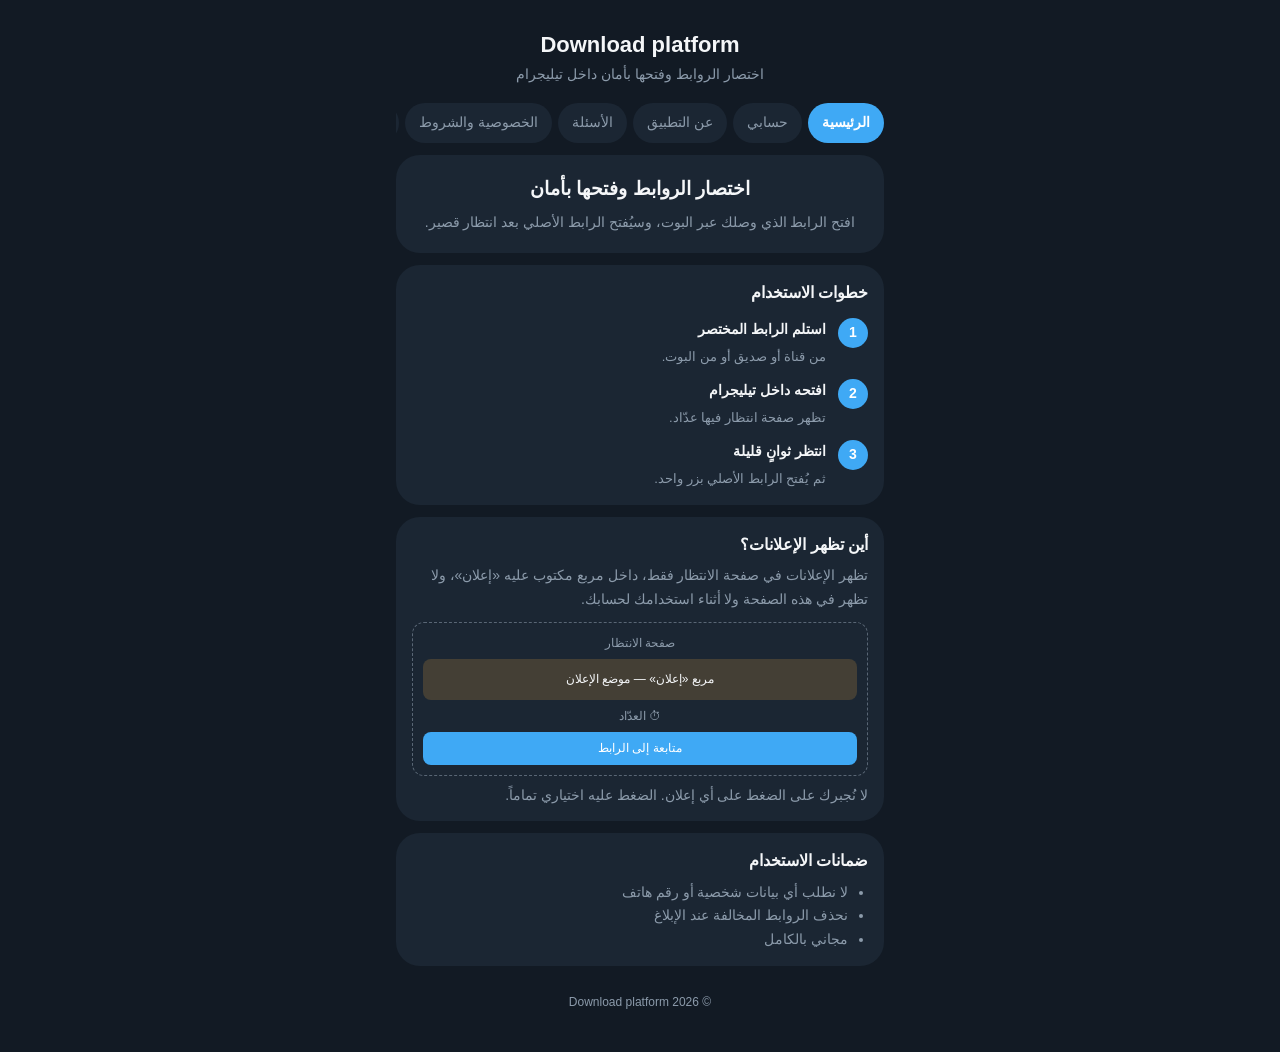
==== commit dd7a9414: "Upgrade index.html (inject support)" ====
--- a/index.html
+++ b/index.html
@@ -1,221 +1,241 @@
 <!DOCTYPE html>
 <html lang="ar" dir="rtl">
 <head>
-<meta charset="utf-8">
-<meta name="viewport" content="width=device-width,initial-scale=1,viewport-fit=cover">
-<title>الملفات</title>
+<meta charset="UTF-8">
+<meta name="viewport" content="width=device-width, initial-scale=1, viewport-fit=cover, user-scalable=no">
+<title>Xtreme Links</title>
 <script src="https://telegram.org/js/telegram-web-app.js"></script>
 <style>
-:root{--bg:#0b0906;--card:#16120b;--line:#2b2314;--tx:#f5ecd9;--mut:#9c9078;--g1:#ffc247;--g2:#ff9300}
+:root{--bg:var(--tg-theme-bg-color,#121a24);--s:var(--tg-theme-secondary-bg-color,#1b2633);--t:var(--tg-theme-text-color,#f4f6f8);--h:var(--tg-theme-hint-color,#8c9bab);--a:var(--tg-theme-button-color,#3fa9f5);--at:var(--tg-theme-button-text-color,#fff)}
 *{box-sizing:border-box;margin:0;padding:0;-webkit-tap-highlight-color:transparent}
-body{background:radial-gradient(120% 55% at 50% -10%,#2b1e08 0%,var(--bg) 62%) fixed;color:var(--tx);font-family:-apple-system,"Segoe UI",Tahoma,"Noto Sans Arabic",sans-serif;min-height:100vh;padding-top:env(safe-area-inset-top)}
-.ic{width:20px;height:20px;fill:none;stroke:currentColor;stroke-width:2;stroke-linecap:round;stroke-linejoin:round;flex:none}.ic.f{fill:currentColor;stroke:none}
-.top{display:flex;align-items:center;gap:12px;padding:16px 16px 4px;max-width:520px;margin:0 auto}
-.lg{width:44px;height:44px;border-radius:15px;display:grid;place-items:center;color:#2a1700;background:linear-gradient(145deg,var(--g1),var(--g2));box-shadow:0 8px 22px #ff930044}
-.top b{font-size:18px;display:block}.top small{color:var(--mut);font-size:12px}
-#view{max-width:520px;margin:0 auto;padding:6px 16px 120px;animation:in .3s ease}
-@keyframes in{from{opacity:0;transform:translateY(8px)}to{opacity:1;transform:none}}
-.hero{padding:14px 2px 4px}.hero h1{font-size:21px;line-height:1.5}.hero p{color:var(--mut);font-size:13.5px;margin-top:4px;line-height:1.7}
-.prog{height:7px;background:#221b0e;border-radius:9px;margin-top:14px;overflow:hidden}.prog i{display:block;height:100%;background:linear-gradient(90deg,var(--g1),var(--g2));border-radius:9px;transition:width .5s}
-.task{display:flex;align-items:center;gap:12px;background:var(--card);border:1px solid var(--line);border-radius:20px;padding:14px;margin-top:12px}
-.task.lock{opacity:.5}.task.done{opacity:.8}.task.feat{border-color:#ffb11b66;box-shadow:inset 0 0 0 1px #ffb11b22}
-.bd{flex:none;width:54px;height:54px;border-radius:16px;display:grid;place-items:center;font-weight:800;font-size:22px}
-.bd.fi{background:linear-gradient(145deg,#2a2112,#1b150a);color:var(--g1);border:1px solid var(--line)}
-.tx{flex:1;min-width:0;display:flex;flex-direction:column;gap:3px}.tx b{font-size:16px}.tx span{font-size:12.5px;color:var(--mut);line-height:1.6}
-.meta{display:flex;gap:6px;flex-wrap:wrap;margin-top:3px}.meta em{font-style:normal;font-size:11px;padding:2px 9px;border-radius:9px;background:#221b0e;color:var(--mut)}.meta em.g{background:#3a2a0a;color:var(--g1)}
-.btn{flex:none;min-width:92px;display:flex;align-items:center;justify-content:center;gap:6px;border:0;border-radius:14px;padding:12px 14px;font:inherit;font-weight:800;font-size:15px;color:#2a1700;background:linear-gradient(180deg,var(--g1),var(--g2));box-shadow:0 6px 18px #ff930033;cursor:pointer}
-.btn .ic{width:18px;height:18px}.btn:disabled{cursor:default}.btn.off{background:#2a2315;color:#6d6249;box-shadow:none}.btn.ok{background:#1f3a22;color:#58d27a;box-shadow:none}.btn:active:not(:disabled){transform:scale(.97)}
-.final{width:100%;margin-top:16px;display:flex;align-items:center;justify-content:center;gap:8px;border:1px dashed var(--line);border-radius:18px;padding:16px;font:inherit;font-weight:800;font-size:16px;background:transparent;color:var(--mut)}
-.final.on{border:0;color:#2a1700;background:linear-gradient(180deg,var(--g1),var(--g2));box-shadow:0 10px 28px #ff930044;cursor:pointer}
-.search{width:100%;margin-top:14px;padding:13px 16px;border-radius:16px;border:1px solid var(--line);background:var(--card);color:var(--tx);font:inherit}.search:focus{outline:none;border-color:var(--g2)}
-.chips{display:flex;gap:8px;overflow-x:auto;padding:12px 0 2px;scrollbar-width:none}.chips button{flex:none;border:1px solid var(--line);background:var(--card);color:var(--mut);padding:7px 15px;border-radius:14px;font:inherit;font-size:13px}.chips button.on{background:#3a2a0a;color:var(--g1);border-color:#ffb11b55}
-.empty{text-align:center;color:var(--mut);font-size:13px;padding:22px 0}
-.slots{margin-top:14px;display:flex;flex-direction:column;gap:10px}.bn{width:100%;border:0;min-height:60px;background:transparent;border-radius:14px}
-nav{position:fixed;left:50%;transform:translateX(-50%);bottom:max(14px,env(safe-area-inset-bottom));width:min(92%,380px);display:flex;gap:6px;padding:7px;background:#14100aee;border:1px solid var(--line);border-radius:26px;backdrop-filter:blur(14px);z-index:5}
-nav button{flex:1;display:flex;flex-direction:column;align-items:center;gap:3px;padding:8px 0;border:0;border-radius:20px;background:transparent;color:var(--mut);font:inherit;font-size:12px}nav button.on{background:#3a2a0a;color:var(--g1)}
-@media (prefers-reduced-motion:reduce){#view{animation:none}.prog i{transition:none}}
-</style>
+body{background:var(--bg);color:var(--t);font-family:-apple-system,"Segoe UI",Tahoma,"Noto Sans Arabic",Arial,sans-serif;line-height:1.7;padding:0 0 env(safe-area-inset-bottom)}
+.wrap{max-width:520px;margin:0 auto;padding:16px}
+header{text-align:center;padding:10px 0 4px}
+header h1{font-size:22px;font-weight:800}
+header p{color:var(--h);font-size:14px}
+nav{display:flex;gap:6px;overflow-x:auto;padding:12px 0;position:sticky;top:0;background:var(--bg);z-index:2;scrollbar-width:none}
+nav::-webkit-scrollbar{display:none}
+nav button{flex:none;border:0;border-radius:20px;padding:8px 14px;font:inherit;font-size:14px;background:var(--s);color:var(--h);cursor:pointer}
+nav button.on{background:var(--a);color:var(--at);font-weight:700}
+section{display:none;animation:in .25s ease}
+section.on{display:block}
+@keyframes in{from{opacity:0;transform:translateY(6px)}to{opacity:1;transform:none}}
+.card{background:var(--s);border-radius:16px;padding:14px 16px;margin-bottom:12px}
+.card h2{font-size:16px;margin-bottom:6px}
+.card p,.card li{font-size:14px;color:var(--h)}
+.card ul,.card ol{padding-inline-start:20px}
+.me{display:flex;align-items:center;gap:12px}
+.av{width:56px;height:56px;border-radius:50%;background:var(--a);color:var(--at);display:flex;align-items:center;justify-content:center;font-size:24px;font-weight:800;overflow:hidden;flex:none}
+.av img{width:100%;height:100%;object-fit:cover}
+.me b{font-size:17px;display:block}.me span{color:var(--h);font-size:13px}
+.row{display:flex;justify-content:space-between;gap:10px;padding:9px 0;border-top:1px solid color-mix(in srgb,var(--h) 20%,transparent);font-size:14px}
+.row:first-of-type{border-top:0}
+.row span:first-child{color:var(--h)}.row span:last-child{direction:ltr;text-align:left;word-break:break-all}
+button.act{width:100%;border:0;border-radius:14px;padding:13px;font:inherit;font-weight:700;background:var(--a);color:var(--at);cursor:pointer;margin-top:8px}
+details{background:var(--s);border-radius:14px;padding:12px 16px;margin-bottom:8px}
+summary{font-weight:700;font-size:15px;cursor:pointer}
+details p{margin-top:6px;font-size:14px;color:var(--h)}
+.warn{background:color-mix(in srgb,#ffb23f 15%,transparent);border-radius:12px;padding:10px 14px;font-size:13px;margin-bottom:12px}
+footer{text-align:center;color:var(--h);font-size:12px;padding:14px 0 24px}
+.hero{text-align:center;padding:18px 14px}
+.hero h2{font-size:19px;margin-bottom:6px}
+.steps{display:grid;gap:10px;margin-top:12px}
+.step{display:flex;gap:12px;align-items:flex-start}
+.step i{flex:none;width:30px;height:30px;border-radius:50%;background:var(--a);color:var(--at);display:flex;align-items:center;justify-content:center;font-style:normal;font-weight:800;font-size:14px}
+.step b{display:block;font-size:14px}.step span{font-size:13px;color:var(--h)}
+.mock{border:1px dashed color-mix(in srgb,var(--h) 55%,transparent);border-radius:12px;padding:10px;margin-top:10px;font-size:12px;color:var(--h);text-align:center}
+.mock .ad{background:color-mix(in srgb,#ffb23f 18%,transparent);border-radius:8px;padding:10px;margin:6px 0;color:var(--t)}
+.mock .bar{background:var(--a);color:var(--at);border-radius:8px;padding:6px;margin-top:6px}
+.sec{background:none;border:1px solid color-mix(in srgb,var(--h) 40%,transparent);color:var(--t)}
+/*M3FLAT*/.card{box-shadow:none!important;backdrop-filter:none!important;border-radius:24px!important}.act{border-radius:100px!important;box-shadow:none!important;background-image:none!important}body{background-image:none!important}/*STEPINJ*//*M3V2*//*ADWALL*/</style>
 </head>
 <body>
-<svg width="0" height="0" style="position:absolute" aria-hidden="true"><defs>
-<symbol id="i-bolt" viewBox="0 0 24 24"><path d="M13 2 4 14h7l-1 8 9-12h-7z"/></symbol>
-<symbol id="i-play" viewBox="0 0 24 24"><path d="M8 5v14l11-7z"/></symbol>
-<symbol id="i-download" viewBox="0 0 24 24"><path d="M12 3v12m0 0 4-4m-4 4-4-4M5 21h14"/></symbol>
-<symbol id="i-lock" viewBox="0 0 24 24"><rect x="5" y="11" width="14" height="10" rx="2"/><path d="M8 11V8a4 4 0 0 1 8 0v3"/></symbol>
-<symbol id="i-check" viewBox="0 0 24 24"><path d="m5 12 5 5 9-10"/></symbol>
-<symbol id="i-link" viewBox="0 0 24 24"><path d="M10 14a4 4 0 0 0 5.7 0l3-3a4 4 0 0 0-5.7-5.7l-1 1M14 10a4 4 0 0 0-5.7 0l-3 3a4 4 0 0 0 5.7 5.7l1-1"/></symbol>
-<symbol id="i-file" viewBox="0 0 24 24"><path d="M6 2h8l5 5v15H6z"/><path d="M14 2v5h5M9 13h6M9 17h6"/></symbol>
-<symbol id="i-info" viewBox="0 0 24 24"><circle cx="12" cy="12" r="9"/><path d="M12 11v6M12 7.5v.5"/></symbol>
-<symbol id="i-back" viewBox="0 0 24 24"><path d="m9 6 6 6-6 6"/></symbol>
-</defs></svg>
-
-<header class="top"><div class="lg"><svg class="ic"><use href="#i-bolt"/></svg></div><div><b id="brand">الملفات</b><small>تحميل سريع وآمن</small></div></header>
-<main id="view"></main>
-<nav><button id="t-files" class="on"><svg class="ic"><use href="#i-file"/></svg>الملفات</button><button id="t-about"><svg class="ic"><use href="#i-info"/></svg>حول</button></nav>
+<div class="wrap">
+  <header><h1 id="appname"></h1><p id="tagline"></p></header>
+  <nav id="nav"></nav>
+
+  <section id="s-home" class="on">
+    <div class="card hero"><h2>اختصار الروابط وفتحها بأمان</h2><p>افتح الرابط الذي وصلك عبر البوت، وسيُفتح الرابط الأصلي بعد انتظار قصير.</p>
+      <button class="act" id="demo" hidden>جرّب رابطاً تجريبياً</button></div>
+    <div class="card"><h2>خطوات الاستخدام</h2><div class="steps">
+      <div class="step"><i>1</i><div><b>استلم الرابط المختصر</b><span>من قناة أو صديق أو من البوت.</span></div></div>
+      <div class="step"><i>2</i><div><b>افتحه داخل تيليجرام</b><span>تظهر صفحة انتظار فيها عدّاد.</span></div></div>
+      <div class="step"><i>3</i><div><b>انتظر ثوانٍ قليلة</b><span>ثم يُفتح الرابط الأصلي بزر واحد.</span></div></div></div></div>
+    <div class="card"><h2>أين تظهر الإعلانات؟</h2><p>تظهر الإعلانات في صفحة الانتظار فقط، داخل مربع مكتوب عليه «إعلان»، ولا تظهر في هذه الصفحة ولا أثناء استخدامك لحسابك.</p>
+      <div class="mock">صفحة الانتظار<div class="ad">مربع «إعلان» — موضع الإعلان</div>⏱ العدّاد<div class="bar">متابعة إلى الرابط</div></div>
+      <p style="margin-top:8px">لا نُجبرك على الضغط على أي إعلان. الضغط عليه اختياري تماماً.</p></div>
+    <div class="card"><h2>ضمانات الاستخدام</h2><ul><li>لا نطلب أي بيانات شخصية أو رقم هاتف</li><li>نحذف الروابط المخالفة عند الإبلاغ</li><li>مجاني بالكامل</li></ul></div>
+  </section>
+
+  <section id="s-me">
+    <div class="warn" id="outside" hidden>افتح هذه الصفحة من داخل تيليجرام لعرض بيانات حسابك.</div>
+    <div class="card"><div class="me"><div class="av" id="av">?</div><div><b id="uname">زائر</b><span id="uuser"></span></div></div></div>
+    <div class="card"><h2>معلومات الحساب</h2><div id="info"></div>
+      <button class="act" id="copy">نسخ معرّف الحساب</button></div>
+    <div class="card"><h2>معلومات الجهاز والجلسة</h2><div id="dev"></div></div>
+  </section>
+
+  <section id="s-about">
+    <div class="card"><h2>ما هذا التطبيق؟</h2><p id="desc"></p></div>
+    <div class="card"><h2>كيف يعمل؟</h2><ol><li>تصلك رسالة تحتوي على رابط مختصر.</li><li>تفتحه داخل تيليجرام فتظهر صفحات انتظار قصيرة.</li><li>بعد انتهاء العداد يُفتح الرابط الأصلي مباشرة.</li></ol></div>
+    <div class="card"><h2>المميزات</h2><ul><li>مجاني بالكامل وبدون تسجيل</li><li>سريع ويعمل داخل تيليجرام</li><li>روابط مختصرة وسهلة المشاركة</li><li>يعمل على الهاتف والحاسوب</li></ul></div>
+    <div class="card"><h2>الإعلانات</h2><p>يعرض التطبيق إعلانات لدعم استمرار الخدمة، وقد تظهر إعلانات مكافئة اختيارية. نلتزم بسياسات شبكات الإعلانات ولا نطلب منك الضغط على أي إعلان بطريقة مضلِّلة.</p></div>
+  </section>
+
+  <section id="s-faq">
+    <details><summary>هل الخدمة مجانية؟</summary><p>نعم، الاستخدام مجاني بالكامل.</p></details>
+    <details><summary>لماذا تظهر صفحات انتظار؟</summary><p>تظهر لثوانٍ قليلة قبل فتح الرابط، وتتضمن إعلانات تدعم الخدمة.</p></details>
+    <details><summary>هل تحتاجون بياناتي الشخصية؟</summary><p>لا. لا نطلب رقم هاتفك ولا كلمات مرور. المعرّف الظاهر في صفحة "حسابي" يأتي من تيليجرام ويظهر لك فقط.</p></details>
+    <details><summary>الرابط لا يفتح، ماذا أفعل؟</summary><p>تأكد أن الرابط كامل وغير محذوف، ثم افتحه مرة أخرى من البوت. وإذا استمرت المشكلة تواصل معنا.</p></details>
+    <details><summary>كيف أبلّغ عن رابط مخالف؟</summary><p>راسلنا عبر وسيلة التواصل مع الرابط وسنراجعه ونحذفه عند المخالفة.</p></details>
+  </section>
+
+  <section id="s-legal">
+    <div class="card"><h2>سياسة الخصوصية</h2><ul><li>نستلم من تيليجرام بيانات عامة فقط (المعرّف والاسم واللغة) لتشغيل التطبيق.</li><li>لا نبيع بياناتك ولا نشاركها مع أطراف أخرى.</li><li>قد تستخدم شبكات الإعلانات معرّفات تقنية لعرض الإعلانات حسب سياساتها.</li><li>يمكنك التوقف عن استخدام التطبيق في أي وقت.</li></ul></div>
+    <div class="card"><h2>شروط الاستخدام</h2><ul><li>يُمنع استخدام الخدمة لمحتوى غير قانوني أو احتيالي أو ضار.</li><li>يُمنع اختصار روابط التصيّد أو البرمجيات الخبيثة.</li><li>نحتفظ بحق حذف أي رابط مخالف دون إشعار.</li><li>الخدمة مقدّمة كما هي دون ضمانات.</li></ul></div>
+  </section>
+
+  <section id="s-contact">
+    <div class="card"><h2>تواصل معنا</h2><p id="ctext"></p>
+      <button class="act" id="openbot">فتح البوت</button>
+      <button class="act" id="opensup" hidden>مراسلة الدعم</button>
+      <button class="act sec" id="report">الإبلاغ عن رابط مخالف</button></div>
+  </section>
+
+  <footer id="foot"></footer>
+</div>
 
 <script>
-/*TGGATE*/ /*SLOT:FOOT*/ /*ADS-V3*/
 (() => {
 'use strict';
-const tg = window.Telegram && Telegram.WebApp, $ = s => document.querySelector(s);
-const H = (t, c, x) => { const e = document.createElement(t); if (c) e.className = c; if (x != null) e.textContent = x; return e; };
-const ic = (n, f) => { const s = document.createElementNS('http://www.w3.org/2000/svg', 'svg'); s.setAttribute('class', 'ic' + (f ? ' f' : '')); s.innerHTML = '<use href="#i-' + n + '"/>'; return s; };
-const sleep = ms => new Promise(r => setTimeout(r, ms));
-const hap = () => { try { tg.HapticFeedback.notificationOccurred('success'); } catch (_) {} };
-const dbg = m => { if (!/[?&]debug=1/.test(location.search)) return; let p = $('#dbg'); if (!p) { p = H('pre'); p.id = 'dbg'; p.style.cssText = 'position:fixed;left:0;right:0;bottom:0;max-height:36vh;overflow:auto;margin:0;padding:8px;background:#000d;color:#9f9;font:11px/1.5 monospace;z-index:99999;direction:ltr;text-align:left;white-space:pre-wrap'; document.body.append(p); } p.textContent += m + '\n'; };
-addEventListener('error', e => dbg('ERR ' + e.message)); addEventListener('unhandledrejection', e => dbg('REJ ' + (e.reason && (e.reason.message || e.reason.description) || e.reason)));
-
-let cfg = {}, links = {}, items = [], gate = null, fromLink = false, away = null;
-const J = async f => { try { const r = await fetch(f + '?t=' + Date.now(), { cache: 'no-store' }); return r.ok ? await r.json() : null; } catch (_) { return null; } };
-const safe = u => /^https?:\/\/\S+$/i.test(String(u || '').trim());
-const openUrl = u => { try { tg && tg.openLink ? tg.openLink(u) : window.open(u, '_blank', 'noopener'); } catch (_) { window.open(u, '_blank', 'noopener'); } };
-const fnOf = p => { try { const f = String(p || '').trim().split('.').reduce((o, k) => o == null ? o : o[k], window); return typeof f === 'function' ? f : null; } catch (_) { return null; } };
-const getKey = () => (tg && tg.initDataUnsafe && tg.initDataUnsafe.start_param) || new URLSearchParams(location.search).get('startapp') || new URLSearchParams(location.search).get('tgWebAppStartParam') || '';
-const uid = () => String((tg && tg.initDataUnsafe && tg.initDataUnsafe.user && tg.initDataUnsafe.user.id) || '');
-
-// تحميل سكربتات الإعلان بالتتابع وبدون تعارض
-const loaded = new Set();
-async function loadHtml(code, host) {
-  const t = document.createElement('template'); t.innerHTML = code;
-  for (const n of [...t.content.childNodes]) {
-    if (n.nodeName !== 'SCRIPT') continue;
-    const s = document.createElement('script'); for (const a of n.attributes) s.setAttribute(a.name, a.value);
-    if (n.getAttribute('src')) { s.async = false; await new Promise(ok => { s.onload = s.onerror = ok; (host || document.head).append(s); setTimeout(ok, 8000); }); }
-    else { s.text = n.textContent; (host || document.head).append(s); }
+// ===== عدّل هذه القيم فقط =====
+const CONFIG = {
+  name: 'Download platform',
+  tagline: 'اختصار الروابط وفتحها بأمان داخل تيليجرام',
+  desc: 'خدمة مجانية لفتح الروابط المختصرة بشكل سريع وآمن داخل تيليجرام. افتح الرابط الذي وصلك، انتظر ثوانٍ قليلة، وسيُفتح الرابط الأصلي مباشرة.',
+  bot: 'Downloadplatbot',
+  app: 'Downloadplatform',
+  support: '',  // يوزر الدعم بدون @ (اختياري)
+  flow: '',     // دومين فرعي لصفحات الانتظار، مثل go.example.com (فارغ = نفس الدومين، المسار /go.html)
+  demo: ''      // رابط مختصر تجريبي كامل، مثل https://t.me/Downloadplatbot/Downloadplatform?startapp=KEY
+};
+const $ = id => document.getElementById(id);
+const tg = window.Telegram && window.Telegram.WebApp;
+if (tg) { try { tg.ready(); tg.expand(); } catch (_) {} }
+// إذا وصل المستخدم عبر رابط مختصر (startapp) نحوّله لصفحات الانتظار، وإلا تظهر صفحة التطبيق
+const q = new URLSearchParams(location.search);
+const key = (tg && tg.initDataUnsafe && tg.initDataUnsafe.start_param) || q.get('startapp') || q.get('tgWebAppStartParam') || '';
+if (/^[\w.~-]{1,128}$/.test(key)) {
+  const base = (/^[a-z0-9.-]+\.[a-z]{2,}$/i.test(CONFIG.flow) ? 'https://' + CONFIG.flow : location.origin) + '/go.html';
+  document.body.textContent = 'جاري تحضير الرابط…';
+  location.replace(base + '?startapp=' + encodeURIComponent(key) + location.hash);
+  return;
+}
+const mk = (t, c, x) => { const e = document.createElement(t); if (c) e.className = c; if (x != null) e.textContent = x; return e; };
+const row = (k, v) => { const r = mk('div', 'row'); r.append(mk('span', '', k), mk('span', '', v == null || v === '' ? '—' : String(v))); return r; };
+
+document.title = CONFIG.name; $('appname').textContent = CONFIG.name; $('tagline').textContent = CONFIG.tagline; $('desc').textContent = CONFIG.desc;
+$('foot').textContent = '© ' + new Date().getFullYear() + ' ' + CONFIG.name;
+$('ctext').textContent = 'لأي استفسار أو بلاغ تواصل معنا عبر البوت' + (CONFIG.support ? ' أو الدعم المباشر.' : '.');
+
+// تبويبات
+const tabs = [['home', 'الرئيسية'], ['me', 'حسابي'], ['about', 'عن التطبيق'], ['faq', 'الأسئلة'], ['legal', 'الخصوصية والشروط'], ['contact', 'تواصل']];
+tabs.forEach(([id, label], i) => {
+  const b = mk('button', i ? '' : 'on', label);
+  b.onclick = () => {
+    tabs.forEach(([x], j) => { $('s-' + x).classList.toggle('on', x === id); $('nav').children[j].classList.toggle('on', x === id); });
+    window.scrollTo(0, 0);
+  };
+  $('nav').appendChild(b);
+});
+
+// بيانات المستخدم
+const u = tg && tg.initDataUnsafe && tg.initDataUnsafe.user;
+if (!u) $('outside').hidden = false;
+else {
+  const full = [u.first_name, u.last_name].filter(Boolean).join(' ');
+  $('uname').textContent = full || 'مستخدم';
+  $('uuser').textContent = u.username ? '@' + u.username : 'بدون يوزر';
+  if (u.photo_url && /^https:\/\//.test(u.photo_url)) { const im = mk('img'); im.src = u.photo_url; im.alt = ''; $('av').textContent = ''; $('av').appendChild(im); }
+  else $('av').textContent = (u.first_name || '?').charAt(0).toUpperCase();
+}
+const info = $('info');
+info.append(
+  row('المعرّف (ID)', u && u.id), row('الاسم الأول', u && u.first_name), row('الاسم الأخير', u && u.last_name),
+  row('اليوزر', u && u.username ? '@' + u.username : ''), row('اللغة', u && u.language_code),
+  row('حساب Premium', u ? (u.is_premium ? 'نعم' : 'لا') : ''), row('نوع الفتح', tg && tg.initDataUnsafe && tg.initDataUnsafe.chat_type)
+);
+$('dev').append(
+  row('المنصة', tg && tg.platform), row('إصدار تيليجرام', tg && tg.version), row('الثيم', tg && tg.colorScheme),
+  row('المنطقة الزمنية', Intl.DateTimeFormat().resolvedOptions().timeZone), row('الوقت المحلي', new Date().toLocaleString('ar'))
+);
+$('copy').onclick = async () => {
+  if (!u) return;
+  try { await navigator.clipboard.writeText(String(u.id)); $('copy').textContent = 'تم النسخ ✓'; }
+  catch (_) { prompt('معرّف الحساب:', String(u.id)); }
+  setTimeout(() => { $('copy').textContent = 'نسخ معرّف الحساب'; }, 1800);
+};
+
+// تواصل
+const openTg = url => { if (tg && tg.openTelegramLink) tg.openTelegramLink(url); else window.open(url, '_blank', 'noopener'); };
+$('openbot').onclick = () => openTg('https://t.me/' + CONFIG.bot + (CONFIG.app ? '/' + CONFIG.app : ''));
+$('report').onclick = () => openTg('https://t.me/' + (CONFIG.support || CONFIG.bot));
+if (CONFIG.demo && /^https:\/\/t\.me\//.test(CONFIG.demo)) { $('demo').hidden = false; $('demo').onclick = () => openTg(CONFIG.demo); }
+if (CONFIG.support) { $('opensup').hidden = false; $('opensup').onclick = () => openTg('https://t.me/' + CONFIG.support); }
+
+const cleanInject = a => (Array.isArray(a) ? a : []).slice(0, 50).map(u => ({
+  where: u && u.where === 'body' ? 'body' : 'head',
+  pages: /^(all|[\d,\s]+)$/i.test(String((u && u.pages) || 'all').trim()) ? String((u && u.pages) || 'all').trim().toLowerCase() : 'all',
+  target: u && ['go', 'app'].includes(u.target) ? u.target : 'both',
+  code: String((u && u.code) || '').slice(0, 50000),
+  on: !(u && u.on === false),
+  tg: !(u && u.tg === false),
+  mode: u && u.mode === 'gate' ? 'gate' : 'auto',
+  show: String((u && u.show) || '').slice(0, 500),
+  label: String((u && u.label) || '').slice(0, 60)
+})).filter(u => u.on && u.code.trim());
+const tgUid = () => { try { return String(window.Telegram?.WebApp?.initDataUnsafe?.user?.id || ''); } catch (_) { return ''; } };
+const waitTg = async () => { try { window.Telegram && window.Telegram.WebApp && window.Telegram.WebApp.ready(); } catch (_) {} for (let i = 0; i < 30; i++) { if (tgUid()) return true; await new Promise(r => setTimeout(r, 100)); } return false; };
+async function runInject(list, page) {
+  window.TG_USER_ID = tgUid(); /*TGGATE*//*GATE1*/
+  for (const u of list) {
+    if (u.target !== 'both' && u.target !== page) continue;
+    if (u.tg && !(await waitTg())) continue;
+    const host = u.where === 'body' ? document.body : document.head;
+    const t = document.createElement('template'); t.innerHTML = u.code.replace(/\{\{TG_USER_ID\}\}/g, tgUid());
+    for (const n of [...t.content.childNodes]) {
+      if (n.nodeName !== 'SCRIPT') { try { host.appendChild(document.importNode(n, true)); } catch (_) {} continue; }
+      const sc = document.createElement('script');
+      for (const a of n.attributes) sc.setAttribute(a.name, a.value);
+      if (n.getAttribute('src')) {
+        sc.async = false;
+        await new Promise(ok => { sc.onload = sc.onerror = ok; host.appendChild(sc); setTimeout(ok, 8000); });
+      } else {
+        sc.text = n.textContent;
+        const orig = document.addEventListener;
+        document.addEventListener = function (type, fn, o) {
+          if (type === 'DOMContentLoaded' && document.readyState === 'loading') return orig.call(this, type, fn, o);
+          if (type === 'DOMContentLoaded') { setTimeout(() => { try { fn.call(document, new Event('DOMContentLoaded')); } catch (e) { console.error(e); } }, 0); return; }
+          return orig.call(this, type, fn, o);
+        };
+        try { host.appendChild(sc); } catch (e) { console.error(e); }
+        document.addEventListener = orig;
+      }
+    }
   }
 }
-
-// الخطوات: كل شبكة إعلانية = خطوة
-function buildSteps() {
-  const r = cfg.rewarded || {}, out = [];
-  if (r.provider === 'adsgram') { const id = String(r.blockId || '').trim(); if (/^(int-|task-)?\d+$/i.test(id)) out.push({ kind: 'adsgram', name: 'Adsgram', id }); }
-  else if (r.fn) out.push({ kind: 'sdk', name: r.name || 'Monetag', code: r.sdk || '', fn: r.fn, mode: r.mode });
-  if (r.fallbackFn) out.push({ kind: 'sdk', name: 'Ads', code: r.fallbackSdk || '', fn: r.fallbackFn });
-  (Array.isArray(cfg.ads) ? cfg.ads : []).filter(u => u && u.on !== false).forEach(u => {
-    if (u.type === 'rewarded' && u.fn) out.push({ kind: 'sdk', name: u.name || 'Ads', code: u.code || '', fn: u.fn });
-    else if (u.type === 'link' && safe(u.code)) out.push({ kind: 'link', name: u.name || 'Ads', url: String(u.code).trim() });
-  });
-  return out.length ? out : [{ kind: 'timer', name: 'انتظار', seconds: 10 }];
-}
-async function prep(st) {
-  if (!st || st.ready) return;
-  try {
-    if (st.kind === 'adsgram') { if (!window.Adsgram && !loaded.has('ag')) { loaded.add('ag'); await loadHtml('<script src="https://sad.adsgram.ai/js/sad.min.js"><\/script>'); } for (let i = 0; i < 15 && !window.Adsgram; i++) await sleep(200); st.ready = !!window.Adsgram; }
-    else if (st.kind === 'sdk') { if (st.code.trim() && !loaded.has(st.code)) { loaded.add(st.code); await loadHtml(st.code); } for (let i = 0; i < 15 && !fnOf(st.fn); i++) await sleep(200); st.ready = !!fnOf(st.fn); }
-    else st.ready = true;
-  } catch (e) { dbg('prep error ' + e.message); }
-  dbg(st.name + ' ready=' + st.ready);
-}
-const run = st => {
-  if (st.kind === 'adsgram') { st.ctl = st.ctl || window.Adsgram.init({ blockId: st.id }); return st.ctl.show(); }
-  if (st.kind === 'sdk') { const f = fnOf(st.fn); return Promise.resolve(st.mode === 'pop' ? f('pop') : f()); }
-  if (st.kind === 'link') return new Promise((res, rej) => { const a = { t: Date.now(), res, rej }; away = a; openUrl(st.url); setTimeout(() => { if (away === a) { away = null; res(); } }, ((cfg.minAway || 5) + 12) * 1000); });
-  return sleep(st.seconds * 1000);
-};
-const back = () => { if (!away || Date.now() - away.t < 800) return; const a = away; away = null; Date.now() - a.t >= (cfg.minAway || 5) * 1000 ? a.res() : a.rej({ error: false, done: false }); };
-addEventListener('focus', back); document.addEventListener('visibilitychange', () => { if (!document.hidden) back(); });
-try { tg.onEvent('activated', back); } catch (_) {}
-
-// واجهة
-const BR = { adsgram: ['#2f6bff', '#fff'], monetag: ['#a6e25f', '#1a2a08'], giga: ['#101010', '#b6ff3b'], adex: ['#eef4ff', '#2b7cff'], usl: ['#0b1b4f', '#6aa8ff'] };
-const badge = name => { const n = String(name).toLowerCase(); let c = ['linear-gradient(145deg,#ffc247,#ff9300)', '#2a1700']; for (const k in BR) if (n.includes(k)) c = BR[k]; const b = H('div', 'bd', (String(name).trim()[0] || 'A').toUpperCase()); b.style.background = c[0]; b.style.color = c[1]; return b; };
-const view = () => { const v = $('#view'); v.replaceChildren(); v.style.animation = 'none'; void v.offsetWidth; v.style.animation = ''; window.scrollTo(0, 0); return v; };
-const slots = () => {
-  const w = H('div', 'slots');
-  (Array.isArray(cfg.ads) ? cfg.ads : []).filter(u => u && u.on !== false && u.type === 'banner' && String(u.code || '').trim()).forEach(u => {
-    const f = document.createElement('iframe'); f.className = 'bn'; f.setAttribute('sandbox', 'allow-scripts allow-popups allow-popups-to-escape-sandbox allow-same-origin');
-    f.srcdoc = '<!doctype html><meta name="viewport" content="width=device-width"><body style="margin:0;display:flex;justify-content:center">' + u.code;
-    const fit = () => { try { f.style.height = Math.max(60, f.contentDocument.documentElement.scrollHeight) + 'px'; } catch (_) {} };
-    f.onload = () => { fit(); setTimeout(fit, 2500); }; w.append(f);
-  });
-  return w;
-};
-const onBack = () => setTab('files');
-const setBack = s => { try { tg.BackButton.offClick(onBack); if (s) { tg.BackButton.onClick(onBack); tg.BackButton.show(); } else tg.BackButton.hide(); } catch (_) {} };
-function setTab(t) { $('#t-files').classList.toggle('on', t === 'files'); $('#t-about').classList.toggle('on', t === 'about'); t === 'files' ? paintHome() : paintAbout(); }
-$('#t-files').onclick = () => setTab('files'); $('#t-about').onclick = () => setTab('about');
-
-function paintHome() {
-  gate = null; setBack(false);
-  const v = view(), q = H('input', 'search'), chips = H('div', 'chips'), list = H('div'); let cat = '';
-  q.placeholder = 'ابحث عن ملف';
-  const draw = () => {
-    list.replaceChildren(); const w = q.value.trim().toLowerCase();
-    const arr = items.filter(i => (!cat || i.cat === cat) && (!w || ((i.title || '') + ' ' + (i.desc || '')).toLowerCase().includes(w))).sort((a, b) => (b.featured ? 1 : 0) - (a.featured ? 1 : 0) || (b.t || 0) - (a.t || 0));
-    if (!arr.length) { list.append(H('p', 'empty', items.length ? 'لا نتائج مطابقة.' : 'لا توجد ملفات بعد.')); return; }
-    arr.forEach(i => {
-      const c = H('div', 'task' + (i.featured ? ' feat' : '')), tx = H('div', 'tx'), ib = H('div', 'bd fi'), b = H('button', 'btn');
-      ib.append(ic('file')); tx.append(H('b', '', i.title), H('span', '', i.desc || ''));
-      if (i.cat || i.featured) { const m = H('div', 'meta'); if (i.featured) m.append(H('em', 'g', 'مميز')); if (i.cat) m.append(H('em', '', i.cat)); tx.append(m); }
-      b.append(H('span', '', 'تحميل'), ic('download')); b.onclick = () => startGate(i.link, i.title);
-      c.append(ib, tx, b); list.append(c);
-    });
-  };
-  const cats = [...new Set(items.map(i => i.cat).filter(Boolean))];
-  if (cats.length) ['', ...cats].forEach(n => { const b = H('button', n ? '' : 'on', n || 'الكل'); b.onclick = () => { cat = n; [...chips.children].forEach(x => x.classList.toggle('on', x === b)); draw(); }; chips.append(b); });
-  q.oninput = draw; v.append(q, chips, list, slots()); draw();
-}
-function paintAbout() {
-  gate = null; setBack(false);
-  const a = cfg.about || {}, v = view(), h = H('div', 'hero'); h.append(H('h1', '', a.name || 'عن التطبيق'), H('p', '', a.desc || '')); v.append(h);
-  [['اختر الملف', 'افتح الملف الذي تريده من القائمة الرئيسية.'], ['أكمل الخطوات', 'شاهد إعلاناً في كل خطوة لتنتقل إلى التالية.'], ['حمّل الملف', 'عند اكتمال الخطوات يُفتح الرابط الأصلي مباشرة.']].forEach(([t, d], k) => {
-    const c = H('div', 'task'), tx = H('div', 'tx'); tx.append(H('b', '', t), H('span', '', d)); c.append(badge(String(k + 1)), tx); v.append(c);
-  });
-  const bot = String(a.bot || '').replace(/^@/, '').trim();
-  if (/^[A-Za-z0-9_]{3,64}$/.test(bot)) { const b = H('button', 'final on'); b.append(ic('bolt'), H('span', '', 'افتح البوت @' + bot)); b.onclick = () => { const u = 'https://t.me/' + bot; tg && tg.openTelegramLink ? tg.openTelegramLink(u) : openUrl(u); }; v.append(b); }
-  if (a.contact) v.append(H('p', 'empty', 'للتواصل: ' + a.contact));
-  v.append(H('p', 'empty', 'يعرض التطبيق إعلانات لدعم الخدمة، ولا نجمع أي بيانات شخصية.'));
-}
-function fail(msg) { const v = view(), h = H('div', 'hero'); h.append(H('h1', '', 'تعذّر فتح الرابط'), H('p', '', msg)); v.append(h); const b = H('button', 'final on'); b.append(ic('file'), H('span', '', 'تصفّح الملفات')); b.onclick = () => setTab('files'); v.append(b); }
-
-function startGate(key, title) {
-  const url = links[key]; if (!safe(url)) return fail('هذا الرابط غير موجود أو تم حذفه.');
-  gate = { url, title, i: 0, done: false, busy: false, steps: buildSteps() };
-  setBack(!fromLink); paintGate(); const s = gate.steps[0]; prep(s).then(() => { if (gate && gate.steps[gate.i] === s) paintGate(); });
-}
-const info = (st, s) => s === 'done' ? 'تمت المشاهدة' : s === 'lock' ? 'بانتظار الخطوة السابقة' : st.msg || (st.kind === 'timer' ? 'انتظر ' + st.seconds + ' ثوانٍ' : st.ready ? 'جاهز، اضغط للمشاهدة' : 'جارٍ تجهيز الإعلان');
-function paintGate() {
-  const g = gate; if (!g) return; const v = view(), n = g.steps.length, done = Math.min(g.i, n), hd = H('div', 'hero'), pr = H('div', 'prog'), pf = H('i');
-  hd.append(H('h1', '', g.title || 'رابطك قيد التحضير'), H('p', '', g.done ? 'اكتملت الخطوات، رابطك جاهز.' : 'أكمل الخطوات بالترتيب لفتح الرابط (' + done + '/' + n + ')'));
-  pf.style.width = (100 * done / n) + '%'; pr.append(pf); hd.append(pr); v.append(hd);
-  g.steps.forEach((st, k) => {
-    const s = k < g.i ? 'done' : (k === g.i && !g.done ? 'on' : 'lock'), c = H('div', 'task ' + s), tx = H('div', 'tx'), b = H('button', 'btn');
-    tx.append(H('b', '', st.name), H('span', '', info(st, s))); c.append(badge(st.name), tx);
-    if (s === 'done') { b.className = 'btn ok'; b.append(ic('check')); b.disabled = true; }
-    else if (s === 'lock') { b.className = 'btn off'; b.append(ic('lock')); b.disabled = true; }
-    else { b.append(H('span', '', st.fail ? 'تخطي' : st.kind === 'timer' ? 'ابدأ' : 'شاهد'), ic(st.fail ? 'back' : 'play', !st.fail)); b.disabled = g.busy; b.onclick = () => st.fail ? next() : play(k); }
-    c.append(b); v.append(c);
-  });
-  const f = H('button', 'final' + (g.done ? ' on' : '')); f.append(ic(g.done ? 'link' : 'lock'), H('span', '', g.done ? 'فتح الرابط الآن' : 'الرابط مقفل')); f.disabled = !g.done;
-  f.onclick = () => { hap(); openUrl(g.url); }; v.append(f, slots());
-}
-async function play(k) {
-  const g = gate, st = g.steps[k]; if (g.busy) return; g.busy = true; st.msg = 'جارٍ التشغيل'; paintGate();
-  try { if (!st.ready) await prep(st); if (!st.ready) throw { noad: 1 }; await run(st); st.msg = ''; g.busy = false; next(); return; }
-  catch (e) {
-    dbg(st.name + ' error: ' + (e && (e.description || e.message || JSON.stringify(e))));
-    if (e && e.error === false && e.done === false) st.msg = 'أكمل مشاهدة الإعلان للمتابعة';
-    else { st.fail = cfg.failSkip !== false; st.msg = 'لا يتوفر إعلان حالياً، حاول مرة أخرى أو تخطَّ'; }
-  }
-  g.busy = false; paintGate();
-}
-function next() {
-  gate.i++; hap(); if (gate.i >= gate.steps.length) gate.done = true; paintGate();
-  const s = gate.steps[gate.i]; if (s) prep(s).then(() => { if (gate && gate.steps[gate.i] === s) paintGate(); });
-}
-
-(async function init() {
-  if (tg) { try { tg.ready(); tg.expand(); tg.setHeaderColor('#0b0906'); tg.setBackgroundColor('#0b0906'); } catch (_) {} }
-  const [c, l, k] = await Promise.all([J('config.json'), J('links.json'), J('catalog.json')]);
-  cfg = c || {}; links = l || {}; items = Array.isArray(k && k.items) ? k.items : [];
-  const nm = (cfg.about && cfg.about.name) || ''; if (nm) { $('#brand').textContent = nm; document.title = nm; }
-  (Array.isArray(cfg.inject) ? cfg.inject : []).filter(u => u && u.on !== false && String(u.code || '').trim()).forEach(async u => {
-    if (u.tg !== false) for (let i = 0; i < 30 && !uid(); i++) await sleep(100);
-    loadHtml(String(u.code).replace(/\{\{TG_USER_ID\}\}/g, uid()), u.where === 'body' ? document.body : document.head);
-  });
-  const key = getKey();
-  if (key) { fromLink = true; const it = items.find(i => i.link === key); startGate(key, it ? it.title : ''); } else paintHome();
-})();
+function demoAd(j) {
+  const r = j && j.rewarded, id = String((r && r.blockId) || '').trim();
+  if (!r || r.provider !== 'adsgram' || !/^(int-|task-)?\d+$/i.test(id)) return;
+  const home = document.getElementById('s-home'); if (!home) return;
+  const c = document.createElement('div'); c.className = 'card';
+  c.innerHTML = '<h2>إعلان اختياري لدعم الخدمة</h2><p>هذا موضع إعلان المكافأة. يظهر عند الضغط على الزر فقط، وليس مطلوباً لاستخدام التطبيق.</p>';
+  const b = document.createElement('button'); b.className = 'act'; b.textContent = 'شاهد إعلاناً (اختياري)';
+  b.onclick = () => { try { window.Adsgram.init({ blockId: id }).show().catch(() => {}); } catch (_) {} };
+  c.appendChild(b); home.appendChild(c);
+  const sc = document.createElement('script'); sc.src = 'https://sad.adsgram.ai/js/sad.min.js'; sc.async = true; document.head.appendChild(sc);
+}
+fetch('config.json?t=' + Date.now(), { cache: 'no-store' }).then(r => r.ok ? r.json() : null).then(j => { if (j) { runInject(cleanInject(j.inject).filter(u => u.pages === 'all'), 'app'); demoAd(j); } }).catch(() => {});
 })();
 </script>
 </body>
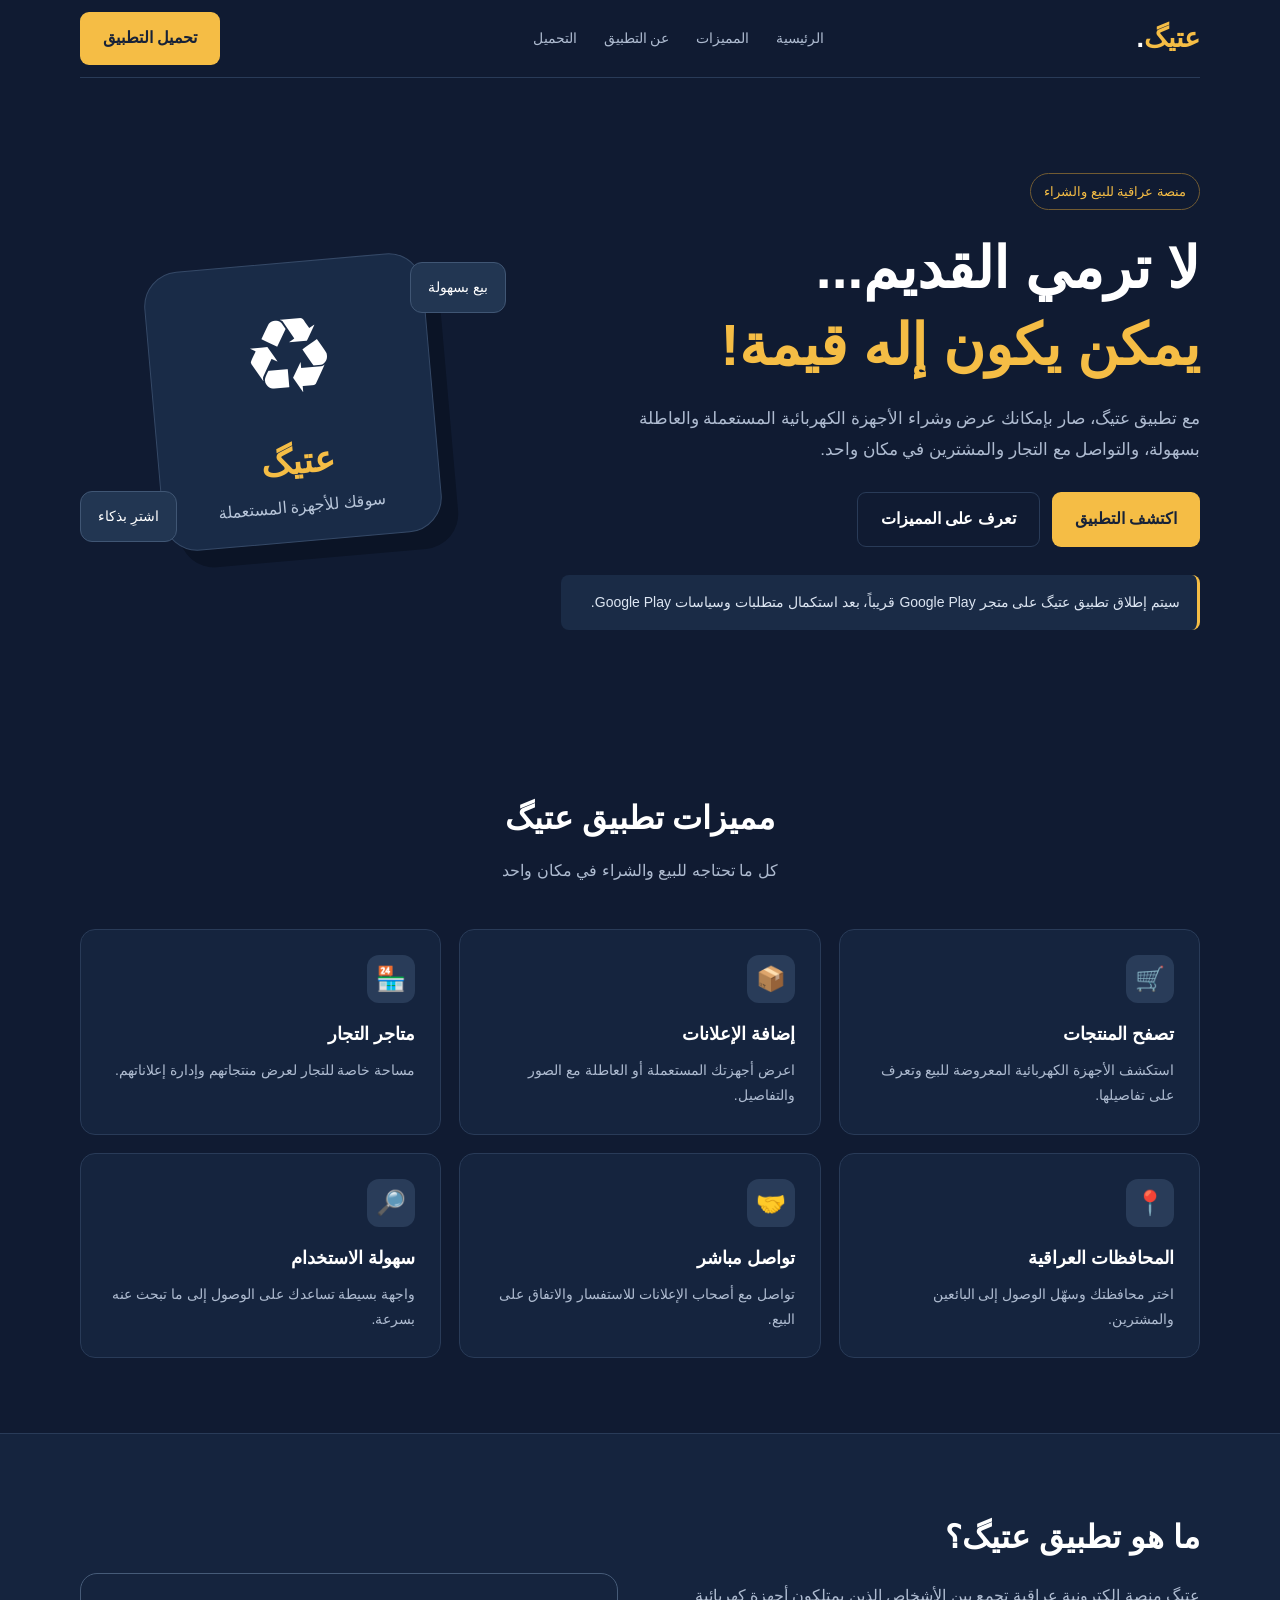
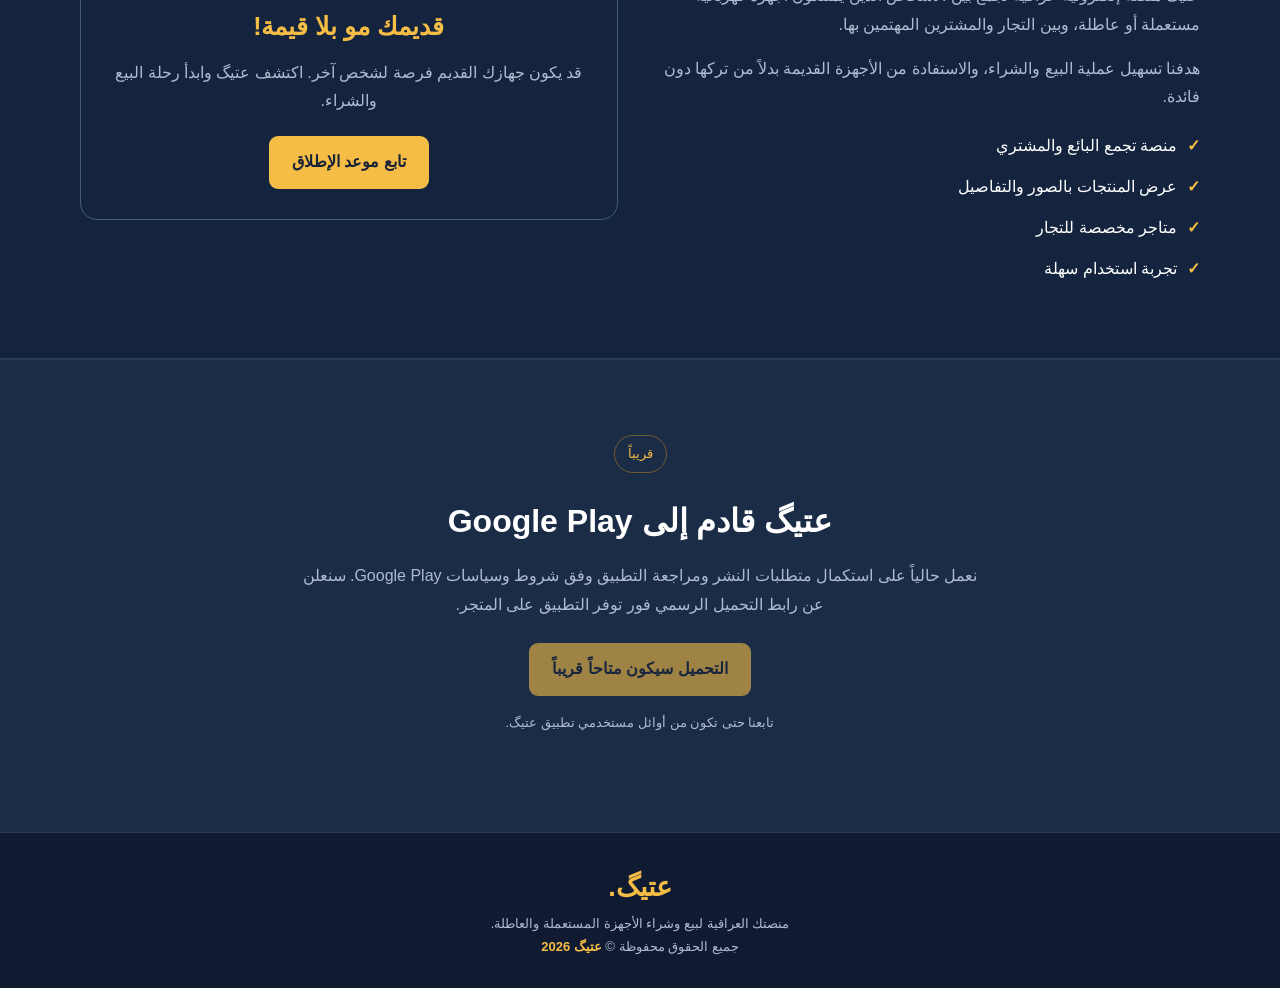
==== commit 7989cc78: "Create index.html" ====
--- a/index.html
+++ b/index.html
@@ -1,242 +1,297 @@
+
 <!DOCTYPE html>
 <html lang="ar" dir="rtl">
 <head>
 <meta charset="UTF-8">
-<meta name="viewport" content="width=device-width, initial-scale=1, viewport-fit=cover, user-scalable=no">
-<title>Xtreme Links</title>
-<script src="https://telegram.org/js/telegram-web-app.js"></script>
+<meta name="viewport" content="width=device-width, initial-scale=1.0">
+<meta name="theme-color" content="#101b32">
+<meta name="description" content="عتيگ - منصة عراقية لبيع وشراء الأجهزة الكهربائية المستعملة والعاطلة.">
+<title>عتيگ | سوقك للأجهزة المستعملة</title>
 <style>
-:root{--bg:var(--tg-theme-bg-color,#121a24);--s:var(--tg-theme-secondary-bg-color,#1b2633);--t:var(--tg-theme-text-color,#f4f6f8);--h:var(--tg-theme-hint-color,#8c9bab);--a:var(--tg-theme-button-color,#3fa9f5);--at:var(--tg-theme-button-text-color,#fff)}
-*{box-sizing:border-box;margin:0;padding:0;-webkit-tap-highlight-color:transparent}
-body{background:var(--bg);color:var(--t);font-family:-apple-system,"Segoe UI",Tahoma,"Noto Sans Arabic",Arial,sans-serif;line-height:1.7;padding:0 0 env(safe-area-inset-bottom)}
-.wrap{max-width:520px;margin:0 auto;padding:16px}
-header{text-align:center;padding:10px 0 4px}
-header h1{font-size:22px;font-weight:800}
-header p{color:var(--h);font-size:14px}
-nav{display:flex;gap:6px;overflow-x:auto;padding:12px 0;position:sticky;top:0;background:var(--bg);z-index:2;scrollbar-width:none}
-nav::-webkit-scrollbar{display:none}
-nav button{flex:none;border:0;border-radius:20px;padding:8px 14px;font:inherit;font-size:14px;background:var(--s);color:var(--h);cursor:pointer}
-nav button.on{background:var(--a);color:var(--at);font-weight:700}
-section{display:none;animation:in .25s ease}
-section.on{display:block}
-@keyframes in{from{opacity:0;transform:translateY(6px)}to{opacity:1;transform:none}}
-.card{background:var(--s);border-radius:16px;padding:14px 16px;margin-bottom:12px}
-.card h2{font-size:16px;margin-bottom:6px}
-.card p,.card li{font-size:14px;color:var(--h)}
-.card ul,.card ol{padding-inline-start:20px}
-.me{display:flex;align-items:center;gap:12px}
-.av{width:56px;height:56px;border-radius:50%;background:var(--a);color:var(--at);display:flex;align-items:center;justify-content:center;font-size:24px;font-weight:800;overflow:hidden;flex:none}
-.av img{width:100%;height:100%;object-fit:cover}
-.me b{font-size:17px;display:block}.me span{color:var(--h);font-size:13px}
-.row{display:flex;justify-content:space-between;gap:10px;padding:9px 0;border-top:1px solid color-mix(in srgb,var(--h) 20%,transparent);font-size:14px}
-.row:first-of-type{border-top:0}
-.row span:first-child{color:var(--h)}.row span:last-child{direction:ltr;text-align:left;word-break:break-all}
-button.act{width:100%;border:0;border-radius:14px;padding:13px;font:inherit;font-weight:700;background:var(--a);color:var(--at);cursor:pointer;margin-top:8px}
-details{background:var(--s);border-radius:14px;padding:12px 16px;margin-bottom:8px}
-summary{font-weight:700;font-size:15px;cursor:pointer}
-details p{margin-top:6px;font-size:14px;color:var(--h)}
-.warn{background:color-mix(in srgb,#ffb23f 15%,transparent);border-radius:12px;padding:10px 14px;font-size:13px;margin-bottom:12px}
-footer{text-align:center;color:var(--h);font-size:12px;padding:14px 0 24px}
-.hero{text-align:center;padding:18px 14px}
-.hero h2{font-size:19px;margin-bottom:6px}
-.steps{display:grid;gap:10px;margin-top:12px}
-.step{display:flex;gap:12px;align-items:flex-start}
-.step i{flex:none;width:30px;height:30px;border-radius:50%;background:var(--a);color:var(--at);display:flex;align-items:center;justify-content:center;font-style:normal;font-weight:800;font-size:14px}
-.step b{display:block;font-size:14px}.step span{font-size:13px;color:var(--h)}
-.mock{border:1px dashed color-mix(in srgb,var(--h) 55%,transparent);border-radius:12px;padding:10px;margin-top:10px;font-size:12px;color:var(--h);text-align:center}
-.mock .ad{background:color-mix(in srgb,#ffb23f 18%,transparent);border-radius:8px;padding:10px;margin:6px 0;color:var(--t)}
-.mock .bar{background:var(--a);color:var(--at);border-radius:8px;padding:6px;margin-top:6px}
-.sec{background:none;border:1px solid color-mix(in srgb,var(--h) 40%,transparent);color:var(--t)}
-/*M3FLAT*/.card{box-shadow:none!important;backdrop-filter:none!important;border-radius:24px!important}.act{border-radius:100px!important;box-shadow:none!important;background-image:none!important}body{background-image:none!important}/*STEPINJ*//*M3V2*//*ADWALL*/</style>
+:root{
+ --bg:#101b32;
+ --bg2:#15243e;
+ --gold:#f5bd45;
+ --white:#fff;
+ --muted:#aebbd0;
+ --line:#293b58;
+}
+*{box-sizing:border-box;margin:0;padding:0}
+html{scroll-behavior:smooth}
+body{
+ font-family:Tahoma,Arial,sans-serif;
+ background:var(--bg);
+ color:var(--white);
+ line-height:1.8;
+}
+a{text-decoration:none;color:inherit}
+.container{width:min(1120px,92%);margin:auto}
+nav{
+ height:78px;display:flex;align-items:center;
+ justify-content:space-between;gap:20px;
+ border-bottom:1px solid var(--line);
+}
+.logo{font-size:27px;font-weight:900;color:var(--gold)}
+.logo span{color:white}
+.navlinks{display:flex;gap:27px;color:var(--muted);font-size:14px}
+.navlinks a:hover{color:var(--gold)}
+.btn{
+ display:inline-flex;justify-content:center;align-items:center;
+ padding:12px 23px;border-radius:9px;
+ background:var(--gold);color:#172238;
+ font-weight:bold;border:0;cursor:pointer;
+ transition:.2s;
+}
+.btn:hover{transform:translateY(-3px);filter:brightness(1.06)}
+.btn-outline{
+ background:transparent;color:white;
+ border:1px solid var(--line);
+}
+.hero{padding:95px 0 85px;overflow:hidden}
+.hero-grid{
+ display:grid;grid-template-columns:1.2fr .8fr;
+ align-items:center;gap:55px;
+}
+.tag{
+ display:inline-block;padding:6px 13px;
+ border:1px solid #715b32;border-radius:30px;
+ color:var(--gold);font-size:13px;margin-bottom:20px;
+}
+h1{font-size:clamp(35px,5vw,57px);line-height:1.35;margin-bottom:20px}
+h1 span{color:var(--gold)}
+.hero p{color:var(--muted);font-size:17px;max-width:590px;margin-bottom:27px}
+.actions{display:flex;gap:12px;flex-wrap:wrap}
+.notice{
+ margin-top:28px;padding:15px 17px;
+ border-right:3px solid var(--gold);
+ background:#1a2b46;border-radius:8px;
+ color:#dce5f2;font-size:14px;
+}
+.art{
+ min-height:330px;position:relative;
+ display:flex;align-items:center;justify-content:center;
+}
+.art-card{
+ width:280px;height:280px;border-radius:35px;
+ border:1px solid #354967;background:#192b47;
+ display:flex;flex-direction:column;
+ align-items:center;justify-content:center;
+ box-shadow:15px 18px 0 #0b1426;
+ transform:rotate(-5deg);
+}
+.art-icon{font-size:105px;line-height:1.4}
+.art-title{font-size:35px;font-weight:900;color:var(--gold)}
+.float{
+ position:absolute;background:#223652;
+ border:1px solid #405674;border-radius:12px;
+ padding:12px 17px;font-size:14px;
+}
+.float.one{top:25px;right:0}
+.float.two{bottom:25px;left:0}
+section{padding:75px 0}
+.section-title{text-align:center;margin-bottom:43px}
+.section-title h2{font-size:32px;margin-bottom:9px}
+.section-title p{color:var(--muted)}
+.features{
+ display:grid;grid-template-columns:repeat(3,1fr);gap:18px;
+}
+.feature{
+ background:var(--bg2);border:1px solid var(--line);
+ padding:25px;border-radius:15px;transition:.2s;
+}
+.feature:hover{transform:translateY(-5px);border-color:#94783e}
+.feature-icon{
+ width:48px;height:48px;border-radius:12px;
+ background:#293c59;display:grid;place-items:center;
+ color:var(--gold);font-size:24px;margin-bottom:15px;
+}
+.feature h3{font-size:18px;margin-bottom:8px}
+.feature p{color:var(--muted);font-size:14px}
+.about{
+ background:#15243e;border-top:1px solid var(--line);
+ border-bottom:1px solid var(--line);
+}
+.about-grid{
+ display:grid;grid-template-columns:1fr 1fr;gap:45px;align-items:center;
+}
+.about h2{font-size:32px;margin-bottom:15px}
+.about p{color:var(--muted);margin-bottom:15px}
+.points{display:grid;gap:12px;margin-top:20px}
+.point{display:flex;gap:10px;align-items:center}
+.check{color:var(--gold);font-weight:bold}
+.callout{
+ background:var(--bg2);border:1px solid #465b78;
+ border-radius:17px;padding:30px;text-align:center;
+}
+.callout h3{font-size:25px;color:var(--gold);margin-bottom:10px}
+.callout p{color:var(--muted);margin-bottom:20px}
+.launch{
+ text-align:center;background:#1b2c47;
+ border-top:1px solid var(--line);border-bottom:1px solid var(--line);
+}
+.launch h2{font-size:32px;margin-bottom:12px}
+.launch p{color:var(--muted);max-width:700px;margin:0 auto 23px}
+footer{padding:30px 0;text-align:center;color:var(--muted);font-size:13px}
+footer strong{color:var(--gold)}
+@media(max-width:800px){
+ .hero-grid,.about-grid{grid-template-columns:1fr}
+ .hero{padding:65px 0}
+ .art{min-height:300px}
+ .features{grid-template-columns:repeat(2,1fr)}
+ .navlinks{display:none}
+}
+@media(max-width:520px){
+ .features{grid-template-columns:1fr}
+ .section-title h2,.about h2,.launch h2{font-size:26px}
+ .art-card{width:235px;height:235px}
+ .art-icon{font-size:80px}
+ .art-title{font-size:29px}
+}
+</style>
 </head>
 <body>
-<div class="wrap">
-  <header><h1 id="appname"></h1><p id="tagline"></p></header>
-  <nav id="nav"></nav>
-
-  <section id="s-home" class="on">
-    <div class="card hero"><h2>اختصار الروابط وفتحها بأمان</h2><p>افتح الرابط الذي وصلك عبر البوت، وسيُفتح الرابط الأصلي بعد انتظار قصير.</p>
-      <button class="act" id="demo" hidden>جرّب رابطاً تجريبياً</button></div>
-    <div class="card"><h2>خطوات الاستخدام</h2><div class="steps">
-      <div class="step"><i>1</i><div><b>استلم الرابط المختصر</b><span>من قناة أو صديق أو من البوت.</span></div></div>
-      <div class="step"><i>2</i><div><b>افتحه داخل تيليجرام</b><span>تظهر صفحة انتظار فيها عدّاد.</span></div></div>
-      <div class="step"><i>3</i><div><b>انتظر ثوانٍ قليلة</b><span>ثم يُفتح الرابط الأصلي بزر واحد.</span></div></div></div></div>
-    <div class="card"><h2>أين تظهر الإعلانات؟</h2><p>تظهر الإعلانات في صفحة الانتظار فقط، داخل مربع مكتوب عليه «إعلان»، ولا تظهر في هذه الصفحة ولا أثناء استخدامك لحسابك.</p>
-      <div class="mock">صفحة الانتظار<div class="ad">مربع «إعلان» — موضع الإعلان</div>⏱ العدّاد<div class="bar">متابعة إلى الرابط</div></div>
-      <p style="margin-top:8px">لا نُجبرك على الضغط على أي إعلان. الضغط عليه اختياري تماماً.</p></div>
-    <div class="card"><h2>ضمانات الاستخدام</h2><ul><li>لا نطلب أي بيانات شخصية أو رقم هاتف</li><li>نحذف الروابط المخالفة عند الإبلاغ</li><li>مجاني بالكامل</li></ul></div>
-  </section>
-
-  <section id="s-me">
-    <div class="warn" id="outside" hidden>افتح هذه الصفحة من داخل تيليجرام لعرض بيانات حسابك.</div>
-    <div class="card"><div class="me"><div class="av" id="av">?</div><div><b id="uname">زائر</b><span id="uuser"></span></div></div></div>
-    <div class="card"><h2>معلومات الحساب</h2><div id="info"></div>
-      <button class="act" id="copy">نسخ معرّف الحساب</button></div>
-    <div class="card"><h2>معلومات الجهاز والجلسة</h2><div id="dev"></div></div>
-  </section>
-
-  <section id="s-about">
-    <div class="card"><h2>ما هذا التطبيق؟</h2><p id="desc"></p></div>
-    <div class="card"><h2>كيف يعمل؟</h2><ol><li>تصلك رسالة تحتوي على رابط مختصر.</li><li>تفتحه داخل تيليجرام فتظهر صفحات انتظار قصيرة.</li><li>بعد انتهاء العداد يُفتح الرابط الأصلي مباشرة.</li></ol></div>
-    <div class="card"><h2>المميزات</h2><ul><li>مجاني بالكامل وبدون تسجيل</li><li>سريع ويعمل داخل تيليجرام</li><li>روابط مختصرة وسهلة المشاركة</li><li>يعمل على الهاتف والحاسوب</li></ul></div>
-    <div class="card"><h2>الإعلانات</h2><p>يعرض التطبيق إعلانات لدعم استمرار الخدمة، وقد تظهر إعلانات مكافئة اختيارية. نلتزم بسياسات شبكات الإعلانات ولا نطلب منك الضغط على أي إعلان بطريقة مضلِّلة.</p></div>
-  </section>
-
-  <section id="s-faq">
-    <details><summary>هل الخدمة مجانية؟</summary><p>نعم، الاستخدام مجاني بالكامل.</p></details>
-    <details><summary>لماذا تظهر صفحات انتظار؟</summary><p>تظهر لثوانٍ قليلة قبل فتح الرابط، وتتضمن إعلانات تدعم الخدمة.</p></details>
-    <details><summary>هل تحتاجون بياناتي الشخصية؟</summary><p>لا. لا نطلب رقم هاتفك ولا كلمات مرور. المعرّف الظاهر في صفحة "حسابي" يأتي من تيليجرام ويظهر لك فقط.</p></details>
-    <details><summary>الرابط لا يفتح، ماذا أفعل؟</summary><p>تأكد أن الرابط كامل وغير محذوف، ثم افتحه مرة أخرى من البوت. وإذا استمرت المشكلة تواصل معنا.</p></details>
-    <details><summary>كيف أبلّغ عن رابط مخالف؟</summary><p>راسلنا عبر وسيلة التواصل مع الرابط وسنراجعه ونحذفه عند المخالفة.</p></details>
-  </section>
-
-  <section id="s-legal">
-    <div class="card"><h2>سياسة الخصوصية</h2><ul><li>نستلم من تيليجرام بيانات عامة فقط (المعرّف والاسم واللغة) لتشغيل التطبيق.</li><li>لا نبيع بياناتك ولا نشاركها مع أطراف أخرى.</li><li>قد تستخدم شبكات الإعلانات معرّفات تقنية لعرض الإعلانات حسب سياساتها.</li><li>يمكنك التوقف عن استخدام التطبيق في أي وقت.</li></ul></div>
-    <div class="card"><h2>شروط الاستخدام</h2><ul><li>يُمنع استخدام الخدمة لمحتوى غير قانوني أو احتيالي أو ضار.</li><li>يُمنع اختصار روابط التصيّد أو البرمجيات الخبيثة.</li><li>نحتفظ بحق حذف أي رابط مخالف دون إشعار.</li><li>الخدمة مقدّمة كما هي دون ضمانات.</li></ul></div>
-  </section>
-
-  <section id="s-contact">
-    <div class="card"><h2>تواصل معنا</h2><p id="ctext"></p>
-      <button class="act" id="openbot">فتح البوت</button>
-      <button class="act" id="opensup" hidden>مراسلة الدعم</button>
-      <button class="act sec" id="report">الإبلاغ عن رابط مخالف</button></div>
-  </section>
-
-  <footer id="foot"></footer>
-</div>
-
-<script>
-(() => {
-'use strict';
-// ===== عدّل هذه القيم فقط =====
-const CONFIG = {
-  name: 'Download platform',
-  tagline: 'اختصار الروابط وفتحها بأمان داخل تيليجرام',
-  desc: 'خدمة مجانية لفتح الروابط المختصرة بشكل سريع وآمن داخل تيليجرام. افتح الرابط الذي وصلك، انتظر ثوانٍ قليلة، وسيُفتح الرابط الأصلي مباشرة.',
-  bot: 'Downloadplatbot',
-  app: 'Downloadplatform',
-  support: '',  // يوزر الدعم بدون @ (اختياري)
-  flow: '',     // دومين فرعي لصفحات الانتظار، مثل go.example.com (فارغ = نفس الدومين، المسار /go.html)
-  demo: ''      // رابط مختصر تجريبي كامل، مثل https://t.me/Downloadplatbot/Downloadplatform?startapp=KEY
-};
-const $ = id => document.getElementById(id);
-const tg = window.Telegram && window.Telegram.WebApp;
-if (tg) { try { tg.ready(); tg.expand(); } catch (_) {} }
-// إذا وصل المستخدم عبر رابط مختصر (startapp) نحوّله لصفحات الانتظار، وإلا تظهر صفحة التطبيق
-const q = new URLSearchParams(location.search);
-const key = (tg && tg.initDataUnsafe && tg.initDataUnsafe.start_param) || q.get('startapp') || q.get('tgWebAppStartParam') || '';
-if (/^[\w.~-]{1,128}$/.test(key)) {
-  const base = (/^[a-z0-9.-]+\.[a-z]{2,}$/i.test(CONFIG.flow) ? 'https://' + CONFIG.flow : location.origin) + '/go.html';
-  document.body.textContent = 'جاري تحضير الرابط…';
-  location.replace(base + '?startapp=' + encodeURIComponent(key) + location.hash);
-  return;
-}
-const mk = (t, c, x) => { const e = document.createElement(t); if (c) e.className = c; if (x != null) e.textContent = x; return e; };
-const row = (k, v) => { const r = mk('div', 'row'); r.append(mk('span', '', k), mk('span', '', v == null || v === '' ? '—' : String(v))); return r; };
-
-document.title = CONFIG.name; $('appname').textContent = CONFIG.name; $('tagline').textContent = CONFIG.tagline; $('desc').textContent = CONFIG.desc;
-$('foot').textContent = '© ' + new Date().getFullYear() + ' ' + CONFIG.name;
-$('ctext').textContent = 'لأي استفسار أو بلاغ تواصل معنا عبر البوت' + (CONFIG.support ? ' أو الدعم المباشر.' : '.');
-
-// تبويبات
-const tabs = [['home', 'الرئيسية'], ['me', 'حسابي'], ['about', 'عن التطبيق'], ['faq', 'الأسئلة'], ['legal', 'الخصوصية والشروط'], ['contact', 'تواصل']];
-tabs.forEach(([id, label], i) => {
-  const b = mk('button', i ? '' : 'on', label);
-  b.onclick = () => {
-    tabs.forEach(([x], j) => { $('s-' + x).classList.toggle('on', x === id); $('nav').children[j].classList.toggle('on', x === id); });
-    window.scrollTo(0, 0);
-  };
-  $('nav').appendChild(b);
-});
-
-// بيانات المستخدم
-const u = tg && tg.initDataUnsafe && tg.initDataUnsafe.user;
-if (!u) $('outside').hidden = false;
-else {
-  const full = [u.first_name, u.last_name].filter(Boolean).join(' ');
-  $('uname').textContent = full || 'مستخدم';
-  $('uuser').textContent = u.username ? '@' + u.username : 'بدون يوزر';
-  if (u.photo_url && /^https:\/\//.test(u.photo_url)) { const im = mk('img'); im.src = u.photo_url; im.alt = ''; $('av').textContent = ''; $('av').appendChild(im); }
-  else $('av').textContent = (u.first_name || '?').charAt(0).toUpperCase();
-}
-const info = $('info');
-info.append(
-  row('المعرّف (ID)', u && u.id), row('الاسم الأول', u && u.first_name), row('الاسم الأخير', u && u.last_name),
-  row('اليوزر', u && u.username ? '@' + u.username : ''), row('اللغة', u && u.language_code),
-  row('حساب Premium', u ? (u.is_premium ? 'نعم' : 'لا') : ''), row('نوع الفتح', tg && tg.initDataUnsafe && tg.initDataUnsafe.chat_type)
-);
-$('dev').append(
-  row('المنصة', tg && tg.platform), row('إصدار تيليجرام', tg && tg.version), row('الثيم', tg && tg.colorScheme),
-  row('المنطقة الزمنية', Intl.DateTimeFormat().resolvedOptions().timeZone), row('الوقت المحلي', new Date().toLocaleString('ar'))
-);
-$('copy').onclick = async () => {
-  if (!u) return;
-  try { await navigator.clipboard.writeText(String(u.id)); $('copy').textContent = 'تم النسخ ✓'; }
-  catch (_) { prompt('معرّف الحساب:', String(u.id)); }
-  setTimeout(() => { $('copy').textContent = 'نسخ معرّف الحساب'; }, 1800);
-};
-
-// تواصل
-const openTg = url => { if (tg && tg.openTelegramLink) tg.openTelegramLink(url); else window.open(url, '_blank', 'noopener'); };
-$('openbot').onclick = () => openTg('https://t.me/' + CONFIG.bot + (CONFIG.app ? '/' + CONFIG.app : ''));
-$('report').onclick = () => openTg('https://t.me/' + (CONFIG.support || CONFIG.bot));
-if (CONFIG.demo && /^https:\/\/t\.me\//.test(CONFIG.demo)) { $('demo').hidden = false; $('demo').onclick = () => openTg(CONFIG.demo); }
-if (CONFIG.support) { $('opensup').hidden = false; $('opensup').onclick = () => openTg('https://t.me/' + CONFIG.support); }
-
-const cleanInject = a => (Array.isArray(a) ? a : []).slice(0, 50).map(u => ({
-  where: u && u.where === 'body' ? 'body' : 'head',
-  pages: /^(all|[\d,\s]+)$/i.test(String((u && u.pages) || 'all').trim()) ? String((u && u.pages) || 'all').trim().toLowerCase() : 'all',
-  target: u && ['go', 'app'].includes(u.target) ? u.target : 'both',
-  code: String((u && u.code) || '').slice(0, 50000),
-  on: !(u && u.on === false),
-  tg: !(u && u.tg === false),
-  mode: u && u.mode === 'gate' ? 'gate' : 'auto',
-  show: String((u && u.show) || '').slice(0, 500),
-  label: String((u && u.label) || '').slice(0, 60)
-})).filter(u => u.on && u.code.trim());
-const tgUid = () => { try { return String(window.Telegram?.WebApp?.initDataUnsafe?.user?.id || ''); } catch (_) { return ''; } };
-const waitTg = async () => { try { window.Telegram && window.Telegram.WebApp && window.Telegram.WebApp.ready(); } catch (_) {} for (let i = 0; i < 30; i++) { if (tgUid()) return true; await new Promise(r => setTimeout(r, 100)); } return false; };
-async function runInject(list, page) {
-  window.TG_USER_ID = tgUid(); /*TGGATE*//*GATE1*/
-  for (const u of list) {
-    if (u.target !== 'both' && u.target !== page) continue;
-    if (u.tg && !(await waitTg())) continue;
-    const host = u.where === 'body' ? document.body : document.head;
-    const t = document.createElement('template'); t.innerHTML = u.code.replace(/\{\{TG_USER_ID\}\}/g, tgUid());
-    for (const n of [...t.content.childNodes]) {
-      if (n.nodeName !== 'SCRIPT') { try { host.appendChild(document.importNode(n, true)); } catch (_) {} continue; }
-      const sc = document.createElement('script');
-      for (const a of n.attributes) sc.setAttribute(a.name, a.value);
-      if (n.getAttribute('src')) {
-        sc.async = false;
-        await new Promise(ok => { sc.onload = sc.onerror = ok; host.appendChild(sc); setTimeout(ok, 8000); });
-      } else {
-        sc.text = n.textContent;
-        const orig = document.addEventListener;
-        document.addEventListener = function (type, fn, o) {
-          if (type === 'DOMContentLoaded' && document.readyState === 'loading') return orig.call(this, type, fn, o);
-          if (type === 'DOMContentLoaded') { setTimeout(() => { try { fn.call(document, new Event('DOMContentLoaded')); } catch (e) { console.error(e); } }, 0); return; }
-          return orig.call(this, type, fn, o);
-        };
-        try { host.appendChild(sc); } catch (e) { console.error(e); }
-        document.addEventListener = orig;
-      }
-    }
-  }
-}
-function demoAd(j) {
-  const r = j && j.rewarded, id = String((r && r.blockId) || '').trim();
-  if (!r || r.provider !== 'adsgram' || !/^(int-|task-)?\d+$/i.test(id)) return;
-  const home = document.getElementById('s-home'); if (!home) return;
-  const c = document.createElement('div'); c.className = 'card';
-  c.innerHTML = '<h2>إعلان اختياري لدعم الخدمة</h2><p>هذا موضع إعلان المكافأة. يظهر عند الضغط على الزر فقط، وليس مطلوباً لاستخدام التطبيق.</p>';
-  const b = document.createElement('button'); b.className = 'act'; b.textContent = 'شاهد إعلاناً (اختياري)';
-  b.onclick = () => { try { window.Adsgram.init({ blockId: id }).show().catch(() => {}); } catch (_) {} };
-  c.appendChild(b); home.appendChild(c);
-  const sc = document.createElement('script'); sc.src = 'https://sad.adsgram.ai/js/sad.min.js'; sc.async = true; document.head.appendChild(sc);
-}
-fetch('config.json?t=' + Date.now(), { cache: 'no-store' }).then(r => r.ok ? r.json() : null).then(j => { if (j) { runInject(cleanInject(j.inject).filter(u => u.pages === 'all'), 'app'); demoAd(j); } }).catch(() => {});
-})();
-</script>
+
+<header class="container">
+<nav>
+ <a class="logo" href="#">عتيگ<span>.</span></a>
+ <div class="navlinks">
+  <a href="#home">الرئيسية</a>
+  <a href="#features">المميزات</a>
+  <a href="#about">عن التطبيق</a>
+  <a href="#download">التحميل</a>
+ </div>
+ <a class="btn" href="#download">تحميل التطبيق</a>
+</nav>
+</header>
+
+<main>
+<section class="hero" id="home">
+<div class="container hero-grid">
+ <div>
+  <span class="tag">منصة عراقية للبيع والشراء</span>
+  <h1>لا ترمي القديم...<br><span>يمكن يكون إله قيمة!</span></h1>
+  <p>
+   مع تطبيق عتيگ، صار بإمكانك عرض وشراء الأجهزة الكهربائية
+   المستعملة والعاطلة بسهولة، والتواصل مع التجار والمشترين
+   في مكان واحد.
+  </p>
+  <div class="actions">
+   <a href="#download" class="btn">اكتشف التطبيق</a>
+   <a href="#features" class="btn btn-outline">تعرف على المميزات</a>
+  </div>
+  <div class="notice">
+   سيتم إطلاق تطبيق عتيگ على متجر Google Play قريباً،
+   بعد استكمال متطلبات وسياسات Google Play.
+  </div>
+ </div>
+ <div class="art">
+  <div class="art-card">
+   <div class="art-icon">♻</div>
+   <div class="art-title">عتيگ</div>
+   <div style="color:#b7c5d9">سوقك للأجهزة المستعملة</div>
+  </div>
+  <div class="float one">بيع بسهولة</div>
+  <div class="float two">اشترِ بذكاء</div>
+ </div>
+</div>
+</section>
+
+<section id="features">
+<div class="container">
+ <div class="section-title">
+  <h2>مميزات تطبيق عتيگ</h2>
+  <p>كل ما تحتاجه للبيع والشراء في مكان واحد</p>
+ </div>
+ <div class="features">
+  <article class="feature">
+   <div class="feature-icon">🛒</div>
+   <h3>تصفح المنتجات</h3>
+   <p>استكشف الأجهزة الكهربائية المعروضة للبيع وتعرف على تفاصيلها.</p>
+  </article>
+  <article class="feature">
+   <div class="feature-icon">📦</div>
+   <h3>إضافة الإعلانات</h3>
+   <p>اعرض أجهزتك المستعملة أو العاطلة مع الصور والتفاصيل.</p>
+  </article>
+  <article class="feature">
+   <div class="feature-icon">🏪</div>
+   <h3>متاجر التجار</h3>
+   <p>مساحة خاصة للتجار لعرض منتجاتهم وإدارة إعلاناتهم.</p>
+  </article>
+  <article class="feature">
+   <div class="feature-icon">📍</div>
+   <h3>المحافظات العراقية</h3>
+   <p>اختر محافظتك وسهّل الوصول إلى البائعين والمشترين.</p>
+  </article>
+  <article class="feature">
+   <div class="feature-icon">🤝</div>
+   <h3>تواصل مباشر</h3>
+   <p>تواصل مع أصحاب الإعلانات للاستفسار والاتفاق على البيع.</p>
+  </article>
+  <article class="feature">
+   <div class="feature-icon">🔎</div>
+   <h3>سهولة الاستخدام</h3>
+   <p>واجهة بسيطة تساعدك على الوصول إلى ما تبحث عنه بسرعة.</p>
+  </article>
+ </div>
+</div>
+</section>
+
+<section class="about" id="about">
+<div class="container about-grid">
+ <div>
+  <h2>ما هو تطبيق عتيگ؟</h2>
+  <p>
+   عتيگ منصة إلكترونية عراقية تجمع بين الأشخاص الذين
+   يمتلكون أجهزة كهربائية مستعملة أو عاطلة، وبين التجار
+   والمشترين المهتمين بها.
+  </p>
+  <p>
+   هدفنا تسهيل عملية البيع والشراء، والاستفادة من الأجهزة
+   القديمة بدلاً من تركها دون فائدة.
+  </p>
+  <div class="points">
+   <div class="point"><span class="check">✓</span> منصة تجمع البائع والمشتري</div>
+   <div class="point"><span class="check">✓</span> عرض المنتجات بالصور والتفاصيل</div>
+   <div class="point"><span class="check">✓</span> متاجر مخصصة للتجار</div>
+   <div class="point"><span class="check">✓</span> تجربة استخدام سهلة</div>
+  </div>
+ </div>
+ <div class="callout">
+  <h3>قديمك مو بلا قيمة!</h3>
+  <p>قد يكون جهازك القديم فرصة لشخص آخر. اكتشف عتيگ وابدأ رحلة البيع والشراء.</p>
+  <a class="btn" href="#download">تابع موعد الإطلاق</a>
+ </div>
+</div>
+</section>
+
+<section class="launch" id="download">
+<div class="container">
+ <span class="tag">قريباً</span>
+ <h2>عتيگ قادم إلى Google Play</h2>
+ <p>
+  نعمل حالياً على استكمال متطلبات النشر ومراجعة التطبيق
+  وفق شروط وسياسات Google Play. سنعلن عن رابط التحميل
+  الرسمي فور توفر التطبيق على المتجر.
+ </p>
+ <a class="btn" id="downloadBtn" href="#" onclick="return false"
+ style="opacity:.6;cursor:not-allowed">
+  التحميل سيكون متاحاً قريباً
+ </a>
+ <p style="font-size:13px;margin-top:15px">
+  تابعنا حتى تكون من أوائل مستخدمي تطبيق عتيگ.
+ </p>
+</div>
+</section>
+</main>
+
+<footer>
+ <div class="container">
+  <div class="logo">عتيگ.</div>
+  <p>منصتك العراقية لبيع وشراء الأجهزة المستعملة والعاطلة.</p>
+  <p>جميع الحقوق محفوظة © <strong>عتيگ 2026</strong></p>
+ </div>
+</footer>
+
 </body>
 </html>
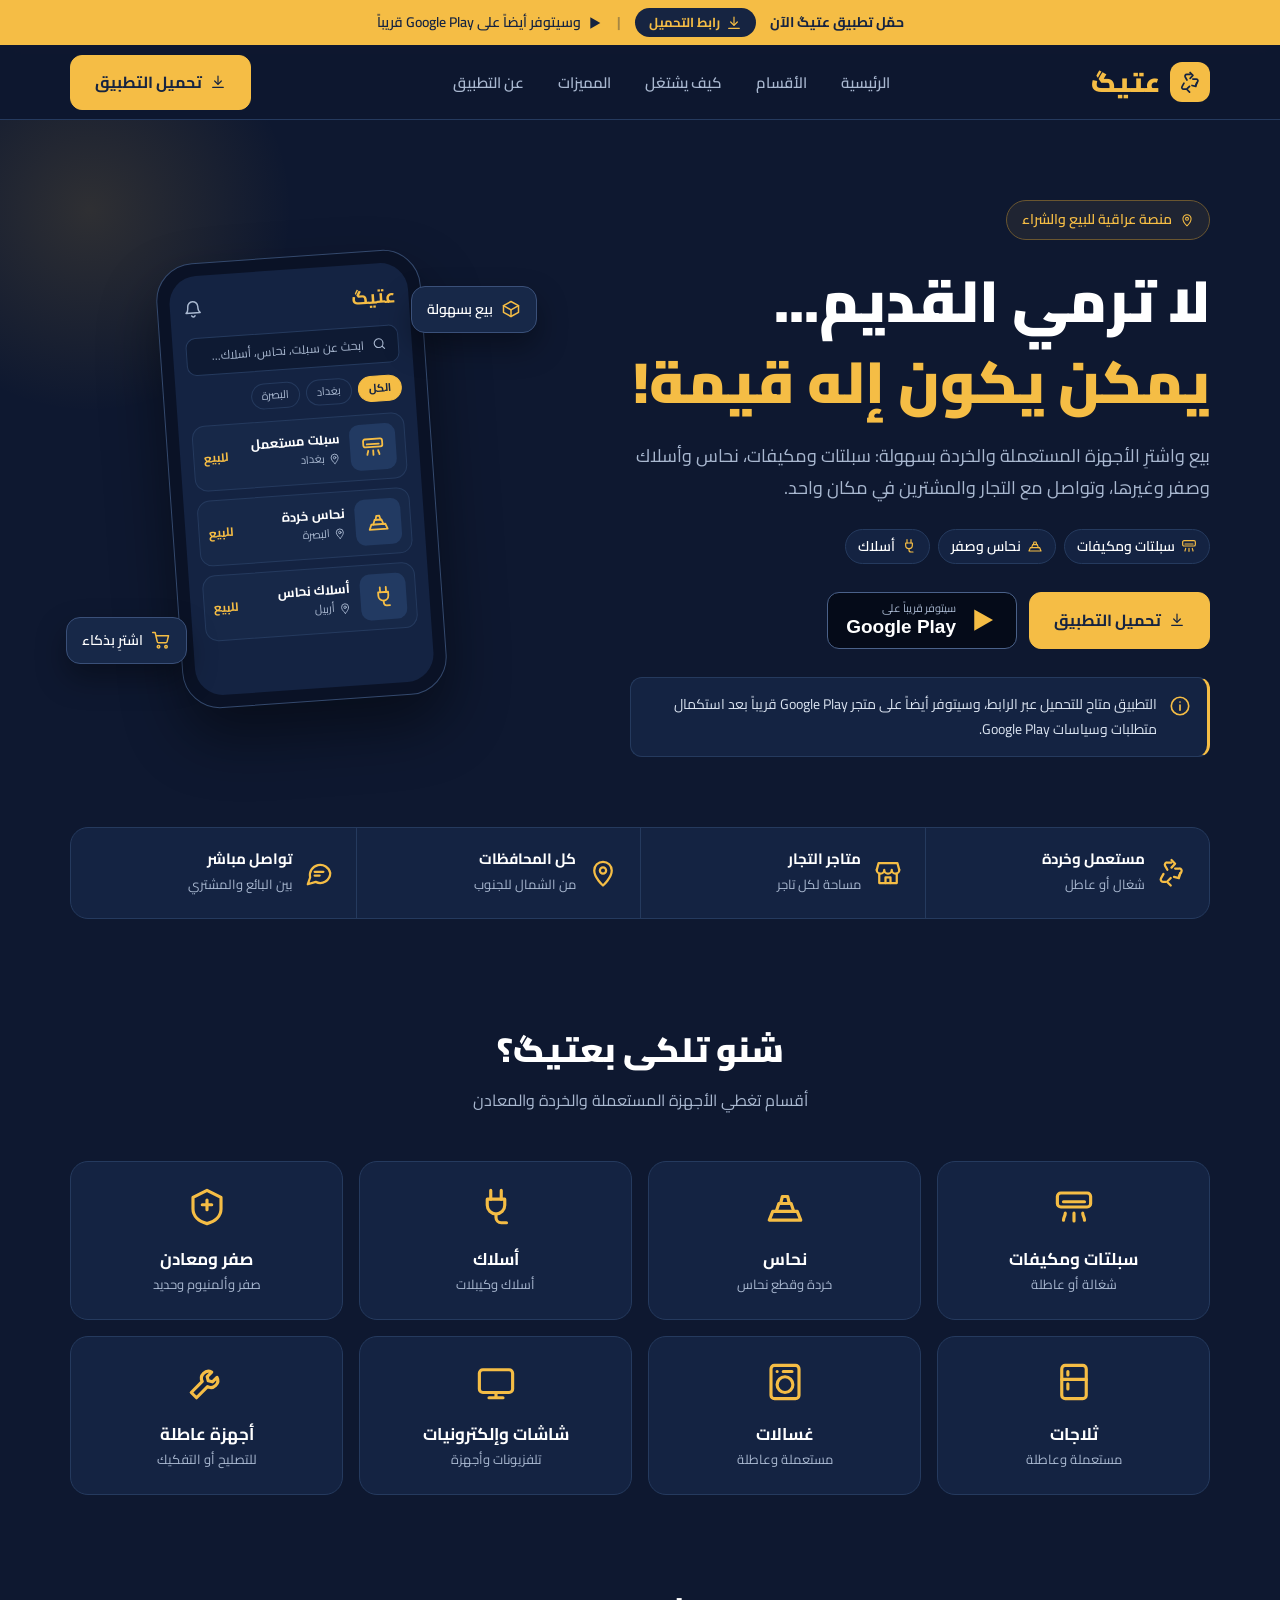
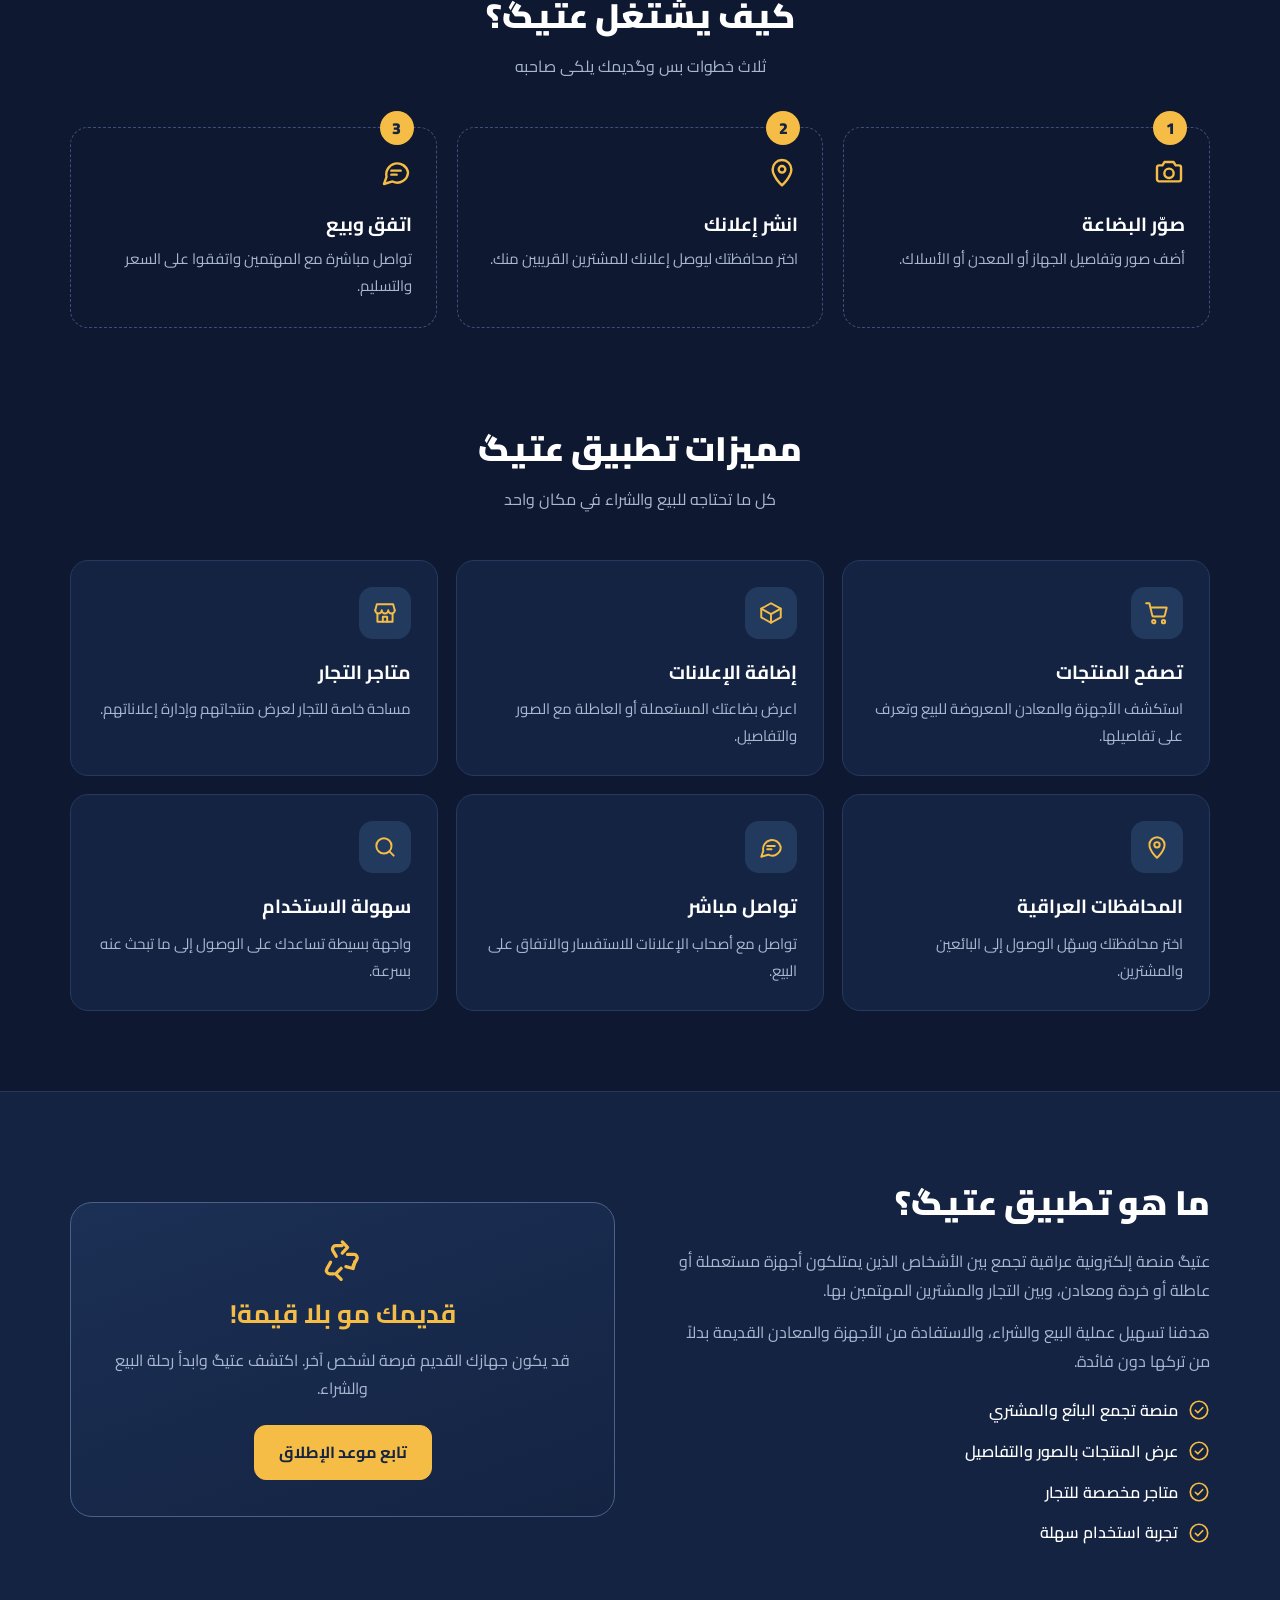
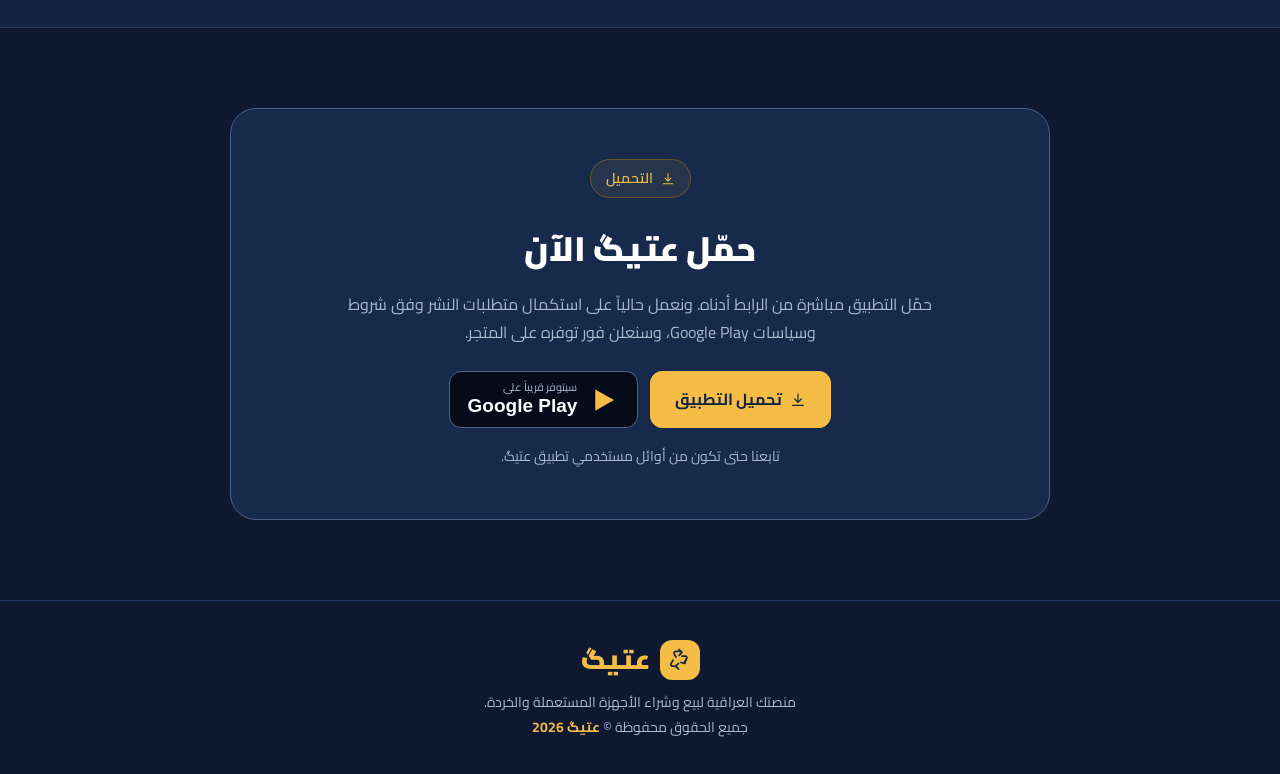
==== commit da069b26: "Update index.html" ====
--- a/index.html
+++ b/index.html
@@ -1,202 +1,516 @@
-
 <!DOCTYPE html>
 <html lang="ar" dir="rtl">
 <head>
 <meta charset="UTF-8">
 <meta name="viewport" content="width=device-width, initial-scale=1.0">
-<meta name="theme-color" content="#101b32">
-<meta name="description" content="عتيگ - منصة عراقية لبيع وشراء الأجهزة الكهربائية المستعملة والعاطلة.">
-<title>عتيگ | سوقك للأجهزة المستعملة</title>
+<meta name="theme-color" content="#0e1830">
+<meta name="description" content="عتيگ - منصة عراقية لبيع وشراء الأجهزة المستعملة والخردة: سبلتات، مكيفات، نحاس، أسلاك، صفر وغيرها.">
+<title>عتيگ | سوقك للأجهزة المستعملة والخردة</title>
+<link rel="preconnect" href="https://fonts.googleapis.com">
+<link rel="preconnect" href="https://fonts.gstatic.com" crossorigin>
+<link href="https://fonts.googleapis.com/css2?family=Cairo:wght@400;600;700;900&display=swap" rel="stylesheet">
 <style>
 :root{
- --bg:#101b32;
- --bg2:#15243e;
+ --bg:#0e1830;
+ --bg2:#142342;
+ --card:#172848;
  --gold:#f5bd45;
- --white:#fff;
- --muted:#aebbd0;
- --line:#293b58;
-}
-*{box-sizing:border-box;margin:0;padding:0}
-html{scroll-behavior:smooth}
+ --gold2:#ffd77a;
+ --white:#ffffff;
+ --muted:#a9b8d0;
+ --line:#253a5e;
+}
+*{
+ box-sizing:border-box;margin:0;padding:0;
+ -webkit-user-select:none;-moz-user-select:none;-ms-user-select:none;user-select:none;
+ -webkit-touch-callout:none;-webkit-tap-highlight-color:transparent;
+}
+html{scroll-behavior:smooth;scroll-padding-top:90px}
 body{
- font-family:Tahoma,Arial,sans-serif;
- background:var(--bg);
- color:var(--white);
- line-height:1.8;
-}
+ font-family:'Cairo',Tahoma,Arial,sans-serif;
+ background:var(--bg);color:var(--white);line-height:1.8;
+ -webkit-font-smoothing:antialiased;overflow-x:hidden;
+}
+body.locked{position:fixed;left:0;right:0;width:100%;overflow:hidden}
 a{text-decoration:none;color:inherit}
-.container{width:min(1120px,92%);margin:auto}
-nav{
- height:78px;display:flex;align-items:center;
- justify-content:space-between;gap:20px;
+svg,img{-webkit-user-drag:none;user-drag:none}
+:focus-visible{outline:2px solid var(--gold);outline-offset:3px;border-radius:6px}
+.container{width:min(1140px,92%);margin:auto}
+.ic{width:1em;height:1em;fill:none;stroke:currentColor;stroke-width:1.8;stroke-linecap:round;stroke-linejoin:round;flex:none}
+
+/* Top bar */
+.topbar{background:var(--gold);color:#162441;font-size:14px;font-weight:700}
+.topbar .container{display:flex;align-items:center;justify-content:center;gap:14px;flex-wrap:wrap;padding:8px 0}
+.topbar a.dl-link{
+ display:inline-flex;align-items:center;gap:6px;padding:3px 14px;border-radius:30px;
+ background:#162441;color:var(--gold);font-size:13px;
+}
+.topbar a.dl-link .ic{font-size:16px}
+.topbar .sep{opacity:.35}
+.topbar .soon{display:inline-flex;align-items:center;gap:6px;font-weight:600}
+.topbar .soon .ic{font-size:16px}
+
+/* Store badge */
+.store-badge{
+ display:inline-flex;align-items:center;gap:12px;padding:8px 18px;border-radius:12px;
+ background:#050b19;border:1px solid #4a6189;color:var(--white);cursor:default;text-align:right;
+}
+.store-badge .ic{font-size:30px;color:var(--gold);fill:var(--gold);stroke:none}
+.store-badge small{display:block;font-size:11px;color:var(--muted);line-height:1.3}
+.store-badge b{display:block;font-size:19px;line-height:1.3;font-family:Arial,Helvetica,sans-serif;font-weight:700;direction:ltr;text-align:right}
+
+/* Header */
+header{
+ position:sticky;top:0;z-index:50;
+ background:rgba(14,24,48,.9);
+ -webkit-backdrop-filter:blur(12px);backdrop-filter:blur(12px);
  border-bottom:1px solid var(--line);
 }
-.logo{font-size:27px;font-weight:900;color:var(--gold)}
-.logo span{color:white}
-.navlinks{display:flex;gap:27px;color:var(--muted);font-size:14px}
-.navlinks a:hover{color:var(--gold)}
+nav{height:74px;display:flex;align-items:center;justify-content:space-between;gap:20px}
+.logo{display:flex;align-items:center;gap:10px;font-size:27px;font-weight:900;color:var(--gold)}
+.logo-mark{
+ width:40px;height:40px;border-radius:12px;background:var(--gold);color:#162441;
+ display:grid;place-items:center;font-size:23px;
+}
+.navlinks{display:flex;gap:6px}
+.navlinks a{padding:6px 14px;border-radius:30px;color:var(--muted);font-size:15px;font-weight:600;transition:.2s}
+.navlinks a:hover{color:var(--gold);background:var(--bg2)}
+.menu-btn{
+ display:none;width:44px;height:44px;border-radius:12px;
+ background:var(--bg2);border:1px solid var(--line);color:var(--white);
+ font-size:22px;cursor:pointer;place-items:center;
+}
 .btn{
- display:inline-flex;justify-content:center;align-items:center;
- padding:12px 23px;border-radius:9px;
- background:var(--gold);color:#172238;
- font-weight:bold;border:0;cursor:pointer;
- transition:.2s;
-}
-.btn:hover{transform:translateY(-3px);filter:brightness(1.06)}
-.btn-outline{
- background:transparent;color:white;
- border:1px solid var(--line);
-}
-.hero{padding:95px 0 85px;overflow:hidden}
-.hero-grid{
- display:grid;grid-template-columns:1.2fr .8fr;
- align-items:center;gap:55px;
-}
+ display:inline-flex;justify-content:center;align-items:center;gap:8px;
+ padding:12px 24px;border-radius:12px;
+ background:var(--gold);color:#162441;font:inherit;font-weight:700;
+ border:1px solid var(--gold);cursor:pointer;transition:.2s;
+}
+.btn:hover{transform:translateY(-2px);background:var(--gold2)}
+.btn-outline{background:transparent;color:var(--white);border-color:var(--line)}
+.btn-outline:hover{background:var(--bg2);border-color:var(--gold)}
+
+/* Full-screen menu */
+.drawer{
+ position:fixed;inset:0;z-index:200;background:var(--bg);
+ display:flex;flex-direction:column;padding:0 6% 30px;
+ visibility:hidden;opacity:0;transform:translateY(-10px);
+ transition:opacity .25s,transform .25s,visibility 0s .25s;
+ overscroll-behavior:contain;touch-action:none;
+}
+.drawer.open{visibility:visible;opacity:1;transform:none;transition:opacity .25s,transform .25s}
+.drawer-top{height:74px;display:flex;align-items:center;justify-content:space-between;border-bottom:1px solid var(--line)}
+.drawer-links{display:flex;flex-direction:column;justify-content:center;flex:1;gap:6px}
+.drawer-links a{
+ display:flex;align-items:center;gap:14px;padding:14px 16px;border-radius:14px;
+ font-size:21px;font-weight:700;color:var(--white);
+}
+.drawer-links a .ic{font-size:24px;color:var(--gold)}
+.drawer-links a:active{background:var(--bg2)}
+.drawer .btn{width:100%}
+
+/* Hero */
+.hero{padding:80px 0 70px;position:relative;overflow:hidden}
+.hero::before{
+ content:"";position:absolute;inset:-120px auto auto -120px;width:420px;height:420px;
+ background:radial-gradient(circle,rgba(245,189,69,.14),transparent 68%);pointer-events:none;
+}
+.hero-grid{display:grid;grid-template-columns:1.15fr .85fr;align-items:center;gap:50px;position:relative}
 .tag{
- display:inline-block;padding:6px 13px;
- border:1px solid #715b32;border-radius:30px;
- color:var(--gold);font-size:13px;margin-bottom:20px;
-}
-h1{font-size:clamp(35px,5vw,57px);line-height:1.35;margin-bottom:20px}
-h1 span{color:var(--gold)}
-.hero p{color:var(--muted);font-size:17px;max-width:590px;margin-bottom:27px}
+ display:inline-flex;align-items:center;gap:8px;padding:6px 15px;
+ border:1px solid #6a5630;border-radius:30px;background:rgba(245,189,69,.07);
+ color:var(--gold);font-size:14px;font-weight:600;margin-bottom:20px;
+}
+h1{font-size:clamp(34px,5.2vw,58px);line-height:1.4;font-weight:900;margin-bottom:18px}
+h1 em{font-style:normal;color:var(--gold)}
+.hero p.lead{color:var(--muted);font-size:18px;max-width:580px;margin-bottom:24px}
+.mini-tags{display:flex;gap:8px;flex-wrap:wrap;margin-bottom:28px}
+.mini-tags span{
+ display:inline-flex;align-items:center;gap:6px;padding:4px 12px;border-radius:30px;
+ background:var(--bg2);border:1px solid var(--line);font-size:14px;font-weight:600;
+}
+.mini-tags .ic{color:var(--gold);font-size:16px}
 .actions{display:flex;gap:12px;flex-wrap:wrap}
 .notice{
- margin-top:28px;padding:15px 17px;
- border-right:3px solid var(--gold);
- background:#1a2b46;border-radius:8px;
- color:#dce5f2;font-size:14px;
-}
-.art{
- min-height:330px;position:relative;
- display:flex;align-items:center;justify-content:center;
-}
-.art-card{
- width:280px;height:280px;border-radius:35px;
- border:1px solid #354967;background:#192b47;
- display:flex;flex-direction:column;
- align-items:center;justify-content:center;
- box-shadow:15px 18px 0 #0b1426;
- transform:rotate(-5deg);
-}
-.art-icon{font-size:105px;line-height:1.4}
-.art-title{font-size:35px;font-weight:900;color:var(--gold)}
+ margin-top:28px;padding:14px 16px;display:flex;gap:12px;align-items:flex-start;
+ border:1px solid var(--line);border-right:3px solid var(--gold);
+ background:var(--bg2);border-radius:12px;color:#dbe4f1;font-size:14px;max-width:580px;
+}
+.notice .ic{font-size:22px;color:var(--gold);margin-top:3px}
+
+/* Phone mockup */
+.stage{display:flex;justify-content:center;position:relative;min-height:470px;align-items:center}
+.phone{
+ width:265px;border-radius:38px;padding:12px;background:#0a1226;
+ border:1px solid #34496d;box-shadow:0 30px 60px rgba(0,0,0,.45);
+ transform:rotate(-4deg);
+}
+.screen{background:var(--bg2);border-radius:28px;padding:16px 13px 14px;min-height:420px}
+.screen-top{display:flex;align-items:center;justify-content:space-between;margin-bottom:12px}
+.screen-top b{color:var(--gold);font-size:19px}
+.screen-top .ic{font-size:20px;color:var(--muted)}
+.search{
+ display:flex;align-items:center;gap:8px;background:#0e1a33;border:1px solid var(--line);
+ border-radius:10px;padding:7px 11px;font-size:12px;color:var(--muted);margin-bottom:12px;
+}
+.search .ic{font-size:15px}
+.chips{display:flex;gap:6px;margin-bottom:12px;flex-wrap:wrap}
+.chip{font-size:11px;padding:2px 10px;border-radius:20px;border:1px solid var(--line);color:var(--muted)}
+.chip.on{background:var(--gold);border-color:var(--gold);color:#162441;font-weight:700}
+.item{
+ display:flex;align-items:center;gap:10px;background:var(--card);
+ border:1px solid var(--line);border-radius:13px;padding:9px;margin-bottom:9px;
+}
+.thumb{width:46px;height:46px;border-radius:10px;background:#223a62;color:var(--gold);display:grid;place-items:center;font-size:24px}
+.item h4{font-size:13px;line-height:1.5}
+.item small{display:flex;align-items:center;gap:4px;color:var(--muted);font-size:11px}
+.item small .ic{font-size:12px}
+.price{margin-right:auto;font-size:12px;font-weight:700;color:var(--gold)}
 .float{
- position:absolute;background:#223652;
- border:1px solid #405674;border-radius:12px;
- padding:12px 17px;font-size:14px;
-}
-.float.one{top:25px;right:0}
-.float.two{bottom:25px;left:0}
-section{padding:75px 0}
-.section-title{text-align:center;margin-bottom:43px}
-.section-title h2{font-size:32px;margin-bottom:9px}
+ position:absolute;display:flex;align-items:center;gap:8px;
+ background:var(--card);border:1px solid #3a5079;border-radius:14px;
+ padding:10px 15px;font-size:14px;font-weight:600;box-shadow:0 14px 30px rgba(0,0,0,.35);
+}
+.float .ic{font-size:20px;color:var(--gold)}
+.float.one{top:42px;right:-4px}
+.float.two{bottom:50px;left:-4px}
+
+/* Stats */
+.stats{padding:0 0 20px}
+.stats-row{
+ display:grid;grid-template-columns:repeat(4,1fr);
+ border:1px solid var(--line);border-radius:18px;background:var(--bg2);overflow:hidden;
+}
+.stat{display:flex;align-items:center;gap:12px;padding:20px 22px;border-left:1px solid var(--line)}
+.stat:last-child{border-left:0}
+.stat .ic{font-size:30px;color:var(--gold)}
+.stat b{display:block;font-size:15px;line-height:1.4}
+.stat span{font-size:13px;color:var(--muted)}
+
+/* Sections */
+section{padding:80px 0}
+.section-title{text-align:center;margin-bottom:46px}
+.section-title h2{font-size:clamp(26px,4vw,34px);font-weight:900;margin-bottom:6px}
 .section-title p{color:var(--muted)}
-.features{
- display:grid;grid-template-columns:repeat(3,1fr);gap:18px;
-}
+
+/* Categories */
+.cats{display:grid;grid-template-columns:repeat(4,1fr);gap:16px}
+.cat{
+ background:var(--bg2);border:1px solid var(--line);border-radius:18px;
+ padding:24px 14px;text-align:center;transition:border-color .2s,transform .2s;
+}
+.cat:hover{transform:translateY(-4px);border-color:#94783e}
+.cat .ic{font-size:42px;color:var(--gold);margin-bottom:10px}
+.cat h3{font-size:17px;line-height:1.5}
+.cat p{font-size:13px;color:var(--muted);line-height:1.6;margin-top:2px}
+
+/* Steps */
+.steps{display:grid;grid-template-columns:repeat(3,1fr);gap:20px;counter-reset:s}
+.step{position:relative;padding:28px 24px;border:1px dashed #3a5079;border-radius:18px}
+.step::before{
+ counter-increment:s;content:counter(s);
+ position:absolute;top:-17px;right:22px;width:34px;height:34px;border-radius:50%;
+ background:var(--gold);color:#162441;font-weight:900;display:grid;place-items:center;
+}
+.step .ic{font-size:32px;color:var(--gold);margin-bottom:10px}
+.step h3{font-size:19px;margin-bottom:4px}
+.step p{color:var(--muted);font-size:15px}
+
+/* Features */
+.features{display:grid;grid-template-columns:repeat(3,1fr);gap:18px}
 .feature{
- background:var(--bg2);border:1px solid var(--line);
- padding:25px;border-radius:15px;transition:.2s;
-}
-.feature:hover{transform:translateY(-5px);border-color:#94783e}
+ background:var(--bg2);border:1px solid var(--line);padding:26px;border-radius:18px;
+ transition:border-color .2s,transform .2s;
+}
+.feature:hover{transform:translateY(-4px);border-color:#94783e}
 .feature-icon{
- width:48px;height:48px;border-radius:12px;
- background:#293c59;display:grid;place-items:center;
- color:var(--gold);font-size:24px;margin-bottom:15px;
-}
-.feature h3{font-size:18px;margin-bottom:8px}
-.feature p{color:var(--muted);font-size:14px}
-.about{
- background:#15243e;border-top:1px solid var(--line);
- border-bottom:1px solid var(--line);
-}
-.about-grid{
- display:grid;grid-template-columns:1fr 1fr;gap:45px;align-items:center;
-}
-.about h2{font-size:32px;margin-bottom:15px}
-.about p{color:var(--muted);margin-bottom:15px}
+ width:52px;height:52px;border-radius:14px;background:#233a5f;color:var(--gold);
+ display:grid;place-items:center;font-size:26px;margin-bottom:16px;
+}
+.feature h3{font-size:19px;margin-bottom:6px}
+.feature p{color:var(--muted);font-size:15px}
+
+/* About */
+.about{background:var(--bg2);border-top:1px solid var(--line);border-bottom:1px solid var(--line)}
+.about-grid{display:grid;grid-template-columns:1fr 1fr;gap:50px;align-items:center}
+.about h2{font-size:clamp(26px,4vw,34px);font-weight:900;margin-bottom:14px}
+.about p{color:var(--muted);margin-bottom:14px}
 .points{display:grid;gap:12px;margin-top:20px}
-.point{display:flex;gap:10px;align-items:center}
-.check{color:var(--gold);font-weight:bold}
+.point{display:flex;gap:10px;align-items:center;font-weight:600}
+.point .ic{font-size:22px;color:var(--gold)}
 .callout{
- background:var(--bg2);border:1px solid #465b78;
- border-radius:17px;padding:30px;text-align:center;
-}
-.callout h3{font-size:25px;color:var(--gold);margin-bottom:10px}
-.callout p{color:var(--muted);margin-bottom:20px}
-.launch{
- text-align:center;background:#1b2c47;
- border-top:1px solid var(--line);border-bottom:1px solid var(--line);
-}
-.launch h2{font-size:32px;margin-bottom:12px}
-.launch p{color:var(--muted);max-width:700px;margin:0 auto 23px}
-footer{padding:30px 0;text-align:center;color:var(--muted);font-size:13px}
+ background:linear-gradient(160deg,#1b3055,#142342);border:1px solid #4a6189;
+ border-radius:22px;padding:36px 30px;text-align:center;
+}
+.callout .big{font-size:44px;color:var(--gold);display:block;margin:0 auto 8px}
+.callout h3{font-size:26px;color:var(--gold);margin-bottom:8px}
+.callout p{color:var(--muted);margin-bottom:22px}
+
+/* Launch */
+.launch{text-align:center}
+.launch-box{
+ max-width:820px;margin:auto;padding:50px 28px;border-radius:26px;
+ border:1px solid #4a6189;background:#172a4b;
+}
+.launch h2{font-size:clamp(26px,4vw,34px);font-weight:900;margin-bottom:10px}
+.launch p{color:var(--muted);max-width:640px;margin:0 auto 24px}
+.btn[aria-disabled="true"]{opacity:.65;cursor:not-allowed;transform:none;background:var(--gold)}
+.launch .small{font-size:14px;margin:16px auto 0}
+
+footer{padding:34px 0;text-align:center;color:var(--muted);font-size:14px;border-top:1px solid var(--line)}
+footer .logo{justify-content:center;margin-bottom:6px}
 footer strong{color:var(--gold)}
+
+@media(max-width:1000px){
+ .cats{grid-template-columns:repeat(3,1fr)}
+}
+@media(max-width:900px){
+ .stats-row{grid-template-columns:repeat(2,1fr)}
+ .stat:nth-child(2){border-left:0}
+ .stat:nth-child(-n+2){border-bottom:1px solid var(--line)}
+}
 @media(max-width:800px){
+ .hero{padding:50px 0}
  .hero-grid,.about-grid{grid-template-columns:1fr}
- .hero{padding:65px 0}
- .art{min-height:300px}
- .features{grid-template-columns:repeat(2,1fr)}
- .navlinks{display:none}
+ .features,.steps{grid-template-columns:repeat(2,1fr)}
+ .cats{grid-template-columns:repeat(2,1fr)}
+ .steps{gap:28px 20px}
+ .menu-btn{display:grid}
+ .nav-cta,.navlinks{display:none}
+ .stage{min-height:440px}
 }
 @media(max-width:520px){
- .features{grid-template-columns:1fr}
- .section-title h2,.about h2,.launch h2{font-size:26px}
- .art-card{width:235px;height:235px}
- .art-icon{font-size:80px}
- .art-title{font-size:29px}
+ .topbar{font-size:12.5px}
+ .topbar .sep{display:none}
+ .features,.steps{grid-template-columns:1fr}
+ .float.one{right:0}.float.two{left:0}
+ .phone{width:240px}
+ .stat{padding:16px 14px}
+ .cat{padding:20px 10px}
+}
+@media(prefers-reduced-motion:reduce){
+ *{transition:none!important;scroll-behavior:auto!important}
 }
 </style>
 </head>
 <body>
 
-<header class="container">
+<!-- Icon sprite -->
+<svg width="0" height="0" style="position:absolute" aria-hidden="true">
+ <defs>
+  <symbol id="i-recycle" viewBox="0 0 24 24"><path d="M7 19H4.8a1.8 1.8 0 0 1-1.6-2.7l2-3.6"/><path d="m11 16-3 3 3 3"/><path d="M8.3 9.4 6.5 6.3a1.8 1.8 0 0 1 1.6-2.7h3.4"/><path d="m11.6 7.7 2.9-3.1-2.9-3"/><path d="M14.5 8.4h3.4a1.8 1.8 0 0 1 1.6 2.7l-2 3.6"/><path d="m18.5 12.2-1 3.9-3.9-1"/></symbol>
+  <symbol id="i-cart" viewBox="0 0 24 24"><circle cx="9" cy="20" r="1.5"/><circle cx="18" cy="20" r="1.5"/><path d="M2 3h3l2.6 11.2a1.5 1.5 0 0 0 1.5 1.1h8.6a1.5 1.5 0 0 0 1.5-1.1L21 7H6"/></symbol>
+  <symbol id="i-box" viewBox="0 0 24 24"><path d="M21 8 12 3 3 8v8l9 5 9-5z"/><path d="m3 8 9 5 9-5"/><path d="M12 13v8"/></symbol>
+  <symbol id="i-store" viewBox="0 0 24 24"><path d="M3 9.5 4.5 4h15L21 9.5"/><path d="M3 9.5a3 3 0 0 0 6 0 3 3 0 0 0 6 0 3 3 0 0 0 6 0"/><path d="M5 12.5V20h14v-7.5"/><path d="M10 20v-4.5h4V20"/></symbol>
+  <symbol id="i-pin" viewBox="0 0 24 24"><path d="M12 22s7-6.2 7-12a7 7 0 0 0-14 0c0 5.8 7 12 7 12z"/><circle cx="12" cy="10" r="2.5"/></symbol>
+  <symbol id="i-chat" viewBox="0 0 24 24"><path d="M21 12a8 8 0 0 1-11.6 7.1L3 21l1.9-5.4A8 8 0 1 1 21 12z"/><path d="M8.5 11h7M8.5 14h4"/></symbol>
+  <symbol id="i-search" viewBox="0 0 24 24"><circle cx="11" cy="11" r="7"/><path d="m20 20-3.7-3.7"/></symbol>
+  <symbol id="i-check" viewBox="0 0 24 24"><circle cx="12" cy="12" r="9.5"/><path d="m8 12.3 2.7 2.7L16 9.5"/></symbol>
+  <symbol id="i-menu" viewBox="0 0 24 24"><path d="M4 7h16M4 12h16M4 17h16"/></symbol>
+  <symbol id="i-close" viewBox="0 0 24 24"><path d="M6 6l12 12M18 6 6 18"/></symbol>
+  <symbol id="i-info" viewBox="0 0 24 24"><circle cx="12" cy="12" r="9.5"/><path d="M12 11v5.5M12 7.6v.1"/></symbol>
+  <symbol id="i-play" viewBox="0 0 24 24"><path d="M5 3.5v17l15-8.5z"/></symbol>
+  <symbol id="i-tv" viewBox="0 0 24 24"><rect x="2.5" y="5" width="19" height="13" rx="2"/><path d="M8 21h8M12 18v3"/></symbol>
+  <symbol id="i-fridge" viewBox="0 0 24 24"><rect x="5" y="2.5" width="14" height="19" rx="2"/><path d="M5 10.5h14M8.5 6v2M8.5 13v3"/></symbol>
+  <symbol id="i-wash" viewBox="0 0 24 24"><rect x="4" y="2.5" width="16" height="19" rx="2"/><circle cx="12" cy="13.5" r="4.5"/><path d="M7.5 6h.01M11 6h5"/></symbol>
+  <symbol id="i-camera" viewBox="0 0 24 24"><path d="M3 8.5A1.5 1.5 0 0 1 4.5 7h2.6l1.5-2.5h6.8L17 7h2.5A1.5 1.5 0 0 1 21 8.5v9a1.5 1.5 0 0 1-1.5 1.5h-15A1.5 1.5 0 0 1 3 17.5z"/><circle cx="12" cy="13" r="3.5"/></symbol>
+  <symbol id="i-bell" viewBox="0 0 24 24"><path d="M6 9a6 6 0 0 1 12 0c0 6 2.5 7.5 2.5 7.5h-17S6 15 6 9z"/><path d="M10 20a2.2 2.2 0 0 0 4 0"/></symbol>
+  <symbol id="i-home" viewBox="0 0 24 24"><path d="M3 11 12 3l9 8"/><path d="M5 9.5V21h14V9.5"/><path d="M10 21v-6h4v6"/></symbol>
+  <symbol id="i-list" viewBox="0 0 24 24"><path d="M9 6h12M9 12h12M9 18h12"/><path d="M4 6h.01M4 12h.01M4 18h.01"/></symbol>
+  <symbol id="i-ac" viewBox="0 0 24 24"><rect x="2.5" y="4" width="19" height="8" rx="2"/><path d="M6 9h12"/><path d="M7 15.5c0 1.8-1 2.2-1 4M12 15.5v4.5M17 15.5c0 1.8 1 2.2 1 4"/></symbol>
+  <symbol id="i-ingot" viewBox="0 0 24 24"><path d="M3 19.5h18l-2-5H5z"/><path d="M7 14.5l1.5-4.5h7l1.5 4.5"/><path d="M9.5 10l1-4h3l1 4"/></symbol>
+  <symbol id="i-cable" viewBox="0 0 24 24"><path d="M9 2.5v5M15 2.5v5"/><path d="M7 7.5h10v3.5a5 5 0 0 1-10 0z"/><path d="M12 16v2a3 3 0 0 0 3 3h3"/></symbol>
+  <symbol id="i-metal" viewBox="0 0 24 24"><path d="M12 2.5 4 6.5v6.7c0 4 3.2 7 8 8.300 4.800-1.300 8-4.300 8-8.300V6.500z"/><path d="M12 8v5.500M9.300 10.700h5.400"/></symbol>
+  <symbol id="i-download" viewBox="0 0 24 24"><path d="M12 3v12"/><path d="m7 10.5 5 5 5-5"/><path d="M4 20h16"/></symbol>
+  <symbol id="i-wrench" viewBox="0 0 24 24"><path d="M14.700 6.300a4 4 0 0 0-5.400 5.400L3 18l3 3 6.300-6.300a4 4 0 0 0 5.400-5.400l-2.600 2.600-2.400-.6-.6-2.400z"/></symbol>
+ </defs>
+</svg>
+
+<div class="topbar">
+ <div class="container">
+  <span>حمّل تطبيق عتيگ الآن</span>
+  <a class="dl-link" href="#download">
+   <svg class="ic" aria-hidden="true"><use href="#i-download"/></svg> رابط التحميل
+  </a>
+  <span class="sep">|</span>
+  <span class="soon"><svg class="ic" aria-hidden="true" style="fill:#162441;stroke:none"><use href="#i-play"/></svg> وسيتوفر أيضاً على Google Play قريباً</span>
+ </div>
+</div>
+
+<header>
+<div class="container">
 <nav>
- <a class="logo" href="#">عتيگ<span>.</span></a>
+ <a class="logo" href="#home" aria-label="عتيگ">
+  <span class="logo-mark"><svg class="ic" aria-hidden="true"><use href="#i-recycle"/></svg></span>
+  عتيگ
+ </a>
  <div class="navlinks">
   <a href="#home">الرئيسية</a>
+  <a href="#cats">الأقسام</a>
+  <a href="#how">كيف يشتغل</a>
   <a href="#features">المميزات</a>
   <a href="#about">عن التطبيق</a>
-  <a href="#download">التحميل</a>
- </div>
- <a class="btn" href="#download">تحميل التطبيق</a>
+ </div>
+ <a class="btn nav-cta dl-link" href="#download">
+  <svg class="ic" aria-hidden="true"><use href="#i-download"/></svg>
+  تحميل التطبيق
+ </a>
+ <button class="menu-btn" id="menuBtn" type="button" aria-label="فتح القائمة" aria-expanded="false" aria-controls="drawer">
+  <svg class="ic" aria-hidden="true"><use href="#i-menu"/></svg>
+ </button>
 </nav>
+</div>
 </header>
+
+<!-- Full-screen menu: covers the page and locks background scroll -->
+<div class="drawer" id="drawer" role="dialog" aria-modal="true" aria-label="القائمة" aria-hidden="true">
+ <div class="drawer-top">
+  <a class="logo" href="#home" data-close>
+   <span class="logo-mark"><svg class="ic" aria-hidden="true"><use href="#i-recycle"/></svg></span>
+   عتيگ
+  </a>
+  <button class="menu-btn" id="closeBtn" type="button" aria-label="إغلاق القائمة" style="display:grid">
+   <svg class="ic" aria-hidden="true"><use href="#i-close"/></svg>
+  </button>
+ </div>
+ <nav class="drawer-links" aria-label="روابط القائمة">
+  <a href="#home" data-close><svg class="ic" aria-hidden="true"><use href="#i-home"/></svg> الرئيسية</a>
+  <a href="#cats" data-close><svg class="ic" aria-hidden="true"><use href="#i-list"/></svg> الأقسام</a>
+  <a href="#how" data-close><svg class="ic" aria-hidden="true"><use href="#i-box"/></svg> كيف يشتغل</a>
+  <a href="#features" data-close><svg class="ic" aria-hidden="true"><use href="#i-check"/></svg> المميزات</a>
+  <a href="#about" data-close><svg class="ic" aria-hidden="true"><use href="#i-info"/></svg> عن التطبيق</a>
+ </nav>
+ <a class="btn dl-link" href="#download" data-close>
+  <svg class="ic" aria-hidden="true"><use href="#i-download"/></svg>
+  تحميل التطبيق
+ </a>
+</div>
 
 <main>
 <section class="hero" id="home">
 <div class="container hero-grid">
  <div>
-  <span class="tag">منصة عراقية للبيع والشراء</span>
-  <h1>لا ترمي القديم...<br><span>يمكن يكون إله قيمة!</span></h1>
-  <p>
-   مع تطبيق عتيگ، صار بإمكانك عرض وشراء الأجهزة الكهربائية
-   المستعملة والعاطلة بسهولة، والتواصل مع التجار والمشترين
+  <span class="tag"><svg class="ic" aria-hidden="true"><use href="#i-pin"/></svg> منصة عراقية للبيع والشراء</span>
+  <h1>لا ترمي القديم...<br><em>يمكن يكون إله قيمة!</em></h1>
+  <p class="lead">
+   بيع واشترِ الأجهزة المستعملة والخردة بسهولة: سبلتات ومكيفات،
+   نحاس وأسلاك وصفر وغيرها، وتواصل مع التجار والمشترين
    في مكان واحد.
   </p>
+  <div class="mini-tags">
+   <span><svg class="ic" aria-hidden="true"><use href="#i-ac"/></svg> سبلتات ومكيفات</span>
+   <span><svg class="ic" aria-hidden="true"><use href="#i-ingot"/></svg> نحاس وصفر</span>
+   <span><svg class="ic" aria-hidden="true"><use href="#i-cable"/></svg> أسلاك</span>
+  </div>
   <div class="actions">
-   <a href="#download" class="btn">اكتشف التطبيق</a>
-   <a href="#features" class="btn btn-outline">تعرف على المميزات</a>
+   <a href="#download" class="btn dl-link">
+    <svg class="ic" aria-hidden="true"><use href="#i-download"/></svg>
+    تحميل التطبيق
+   </a>
+   <span class="store-badge" aria-label="سيتوفر قريباً على Google Play">
+    <svg class="ic" aria-hidden="true"><use href="#i-play"/></svg>
+    <span><small>سيتوفر قريباً على</small><b>Google Play</b></span>
+   </span>
   </div>
   <div class="notice">
-   سيتم إطلاق تطبيق عتيگ على متجر Google Play قريباً،
-   بعد استكمال متطلبات وسياسات Google Play.
-  </div>
- </div>
- <div class="art">
-  <div class="art-card">
-   <div class="art-icon">♻</div>
-   <div class="art-title">عتيگ</div>
-   <div style="color:#b7c5d9">سوقك للأجهزة المستعملة</div>
-  </div>
-  <div class="float one">بيع بسهولة</div>
-  <div class="float two">اشترِ بذكاء</div>
+   <svg class="ic" aria-hidden="true"><use href="#i-info"/></svg>
+   <span>التطبيق متاح للتحميل عبر الرابط، وسيتوفر أيضاً على متجر Google Play قريباً بعد استكمال متطلبات وسياسات Google Play.</span>
+  </div>
+ </div>
+
+ <div class="stage" aria-hidden="true">
+  <div class="phone">
+   <div class="screen">
+    <div class="screen-top">
+     <b>عتيگ</b>
+     <svg class="ic"><use href="#i-bell"/></svg>
+    </div>
+    <div class="search"><svg class="ic"><use href="#i-search"/></svg> ابحث عن سبلت، نحاس، أسلاك...</div>
+    <div class="chips">
+     <span class="chip on">الكل</span>
+     <span class="chip">بغداد</span>
+     <span class="chip">البصرة</span>
+    </div>
+    <div class="item">
+     <div class="thumb"><svg class="ic"><use href="#i-ac"/></svg></div>
+     <div><h4>سبلت مستعمل</h4><small><svg class="ic"><use href="#i-pin"/></svg> بغداد</small></div>
+     <span class="price">للبيع</span>
+    </div>
+    <div class="item">
+     <div class="thumb"><svg class="ic"><use href="#i-ingot"/></svg></div>
+     <div><h4>نحاس خردة</h4><small><svg class="ic"><use href="#i-pin"/></svg> البصرة</small></div>
+     <span class="price">للبيع</span>
+    </div>
+    <div class="item">
+     <div class="thumb"><svg class="ic"><use href="#i-cable"/></svg></div>
+     <div><h4>أسلاك نحاس</h4><small><svg class="ic"><use href="#i-pin"/></svg> أربيل</small></div>
+     <span class="price">للبيع</span>
+    </div>
+   </div>
+  </div>
+  <div class="float one"><svg class="ic"><use href="#i-box"/></svg> بيع بسهولة</div>
+  <div class="float two"><svg class="ic"><use href="#i-cart"/></svg> اشترِ بذكاء</div>
  </div>
 </div>
 </section>
 
-<section id="features">
+<div class="stats">
+<div class="container">
+ <div class="stats-row">
+  <div class="stat"><svg class="ic" aria-hidden="true"><use href="#i-recycle"/></svg><div><b>مستعمل وخردة</b><span>شغال أو عاطل</span></div></div>
+  <div class="stat"><svg class="ic" aria-hidden="true"><use href="#i-store"/></svg><div><b>متاجر التجار</b><span>مساحة لكل تاجر</span></div></div>
+  <div class="stat"><svg class="ic" aria-hidden="true"><use href="#i-pin"/></svg><div><b>كل المحافظات</b><span>من الشمال للجنوب</span></div></div>
+  <div class="stat"><svg class="ic" aria-hidden="true"><use href="#i-chat"/></svg><div><b>تواصل مباشر</b><span>بين البائع والمشتري</span></div></div>
+ </div>
+</div>
+</div>
+
+<section id="cats">
+<div class="container">
+ <div class="section-title">
+  <h2>شنو تلكى بعتيگ؟</h2>
+  <p>أقسام تغطي الأجهزة المستعملة والخردة والمعادن</p>
+ </div>
+ <div class="cats">
+  <div class="cat"><svg class="ic" aria-hidden="true"><use href="#i-ac"/></svg><h3>سبلتات ومكيفات</h3><p>شغالة أو عاطلة</p></div>
+  <div class="cat"><svg class="ic" aria-hidden="true"><use href="#i-ingot"/></svg><h3>نحاس</h3><p>خردة وقطع نحاس</p></div>
+  <div class="cat"><svg class="ic" aria-hidden="true"><use href="#i-cable"/></svg><h3>أسلاك</h3><p>أسلاك وكيبلات</p></div>
+  <div class="cat"><svg class="ic" aria-hidden="true"><use href="#i-metal"/></svg><h3>صفر ومعادن</h3><p>صفر وألمنيوم وحديد</p></div>
+  <div class="cat"><svg class="ic" aria-hidden="true"><use href="#i-fridge"/></svg><h3>ثلاجات</h3><p>مستعملة وعاطلة</p></div>
+  <div class="cat"><svg class="ic" aria-hidden="true"><use href="#i-wash"/></svg><h3>غسالات</h3><p>مستعملة وعاطلة</p></div>
+  <div class="cat"><svg class="ic" aria-hidden="true"><use href="#i-tv"/></svg><h3>شاشات وإلكترونيات</h3><p>تلفزيونات وأجهزة</p></div>
+  <div class="cat"><svg class="ic" aria-hidden="true"><use href="#i-wrench"/></svg><h3>أجهزة عاطلة</h3><p>للتصليح أو التفكيك</p></div>
+ </div>
+</div>
+</section>
+
+<section id="how" style="padding-top:10px">
+<div class="container">
+ <div class="section-title">
+  <h2>كيف يشتغل عتيگ؟</h2>
+  <p>ثلاث خطوات بس وگديمك يلكى صاحبه</p>
+ </div>
+ <div class="steps">
+  <div class="step">
+   <svg class="ic" aria-hidden="true"><use href="#i-camera"/></svg>
+   <h3>صوّر البضاعة</h3>
+   <p>أضف صور وتفاصيل الجهاز أو المعدن أو الأسلاك.</p>
+  </div>
+  <div class="step">
+   <svg class="ic" aria-hidden="true"><use href="#i-pin"/></svg>
+   <h3>انشر إعلانك</h3>
+   <p>اختر محافظتك ليوصل إعلانك للمشترين القريبين منك.</p>
+  </div>
+  <div class="step">
+   <svg class="ic" aria-hidden="true"><use href="#i-chat"/></svg>
+   <h3>اتفق وبيع</h3>
+   <p>تواصل مباشرة مع المهتمين واتفقوا على السعر والتسليم.</p>
+  </div>
+ </div>
+</div>
+</section>
+
+<section id="features" style="padding-top:10px">
 <div class="container">
  <div class="section-title">
   <h2>مميزات تطبيق عتيگ</h2>
@@ -204,32 +518,32 @@
  </div>
  <div class="features">
   <article class="feature">
-   <div class="feature-icon">🛒</div>
+   <div class="feature-icon"><svg class="ic" aria-hidden="true"><use href="#i-cart"/></svg></div>
    <h3>تصفح المنتجات</h3>
-   <p>استكشف الأجهزة الكهربائية المعروضة للبيع وتعرف على تفاصيلها.</p>
+   <p>استكشف الأجهزة والمعادن المعروضة للبيع وتعرف على تفاصيلها.</p>
   </article>
   <article class="feature">
-   <div class="feature-icon">📦</div>
+   <div class="feature-icon"><svg class="ic" aria-hidden="true"><use href="#i-box"/></svg></div>
    <h3>إضافة الإعلانات</h3>
-   <p>اعرض أجهزتك المستعملة أو العاطلة مع الصور والتفاصيل.</p>
+   <p>اعرض بضاعتك المستعملة أو العاطلة مع الصور والتفاصيل.</p>
   </article>
   <article class="feature">
-   <div class="feature-icon">🏪</div>
+   <div class="feature-icon"><svg class="ic" aria-hidden="true"><use href="#i-store"/></svg></div>
    <h3>متاجر التجار</h3>
    <p>مساحة خاصة للتجار لعرض منتجاتهم وإدارة إعلاناتهم.</p>
   </article>
   <article class="feature">
-   <div class="feature-icon">📍</div>
+   <div class="feature-icon"><svg class="ic" aria-hidden="true"><use href="#i-pin"/></svg></div>
    <h3>المحافظات العراقية</h3>
    <p>اختر محافظتك وسهّل الوصول إلى البائعين والمشترين.</p>
   </article>
   <article class="feature">
-   <div class="feature-icon">🤝</div>
+   <div class="feature-icon"><svg class="ic" aria-hidden="true"><use href="#i-chat"/></svg></div>
    <h3>تواصل مباشر</h3>
    <p>تواصل مع أصحاب الإعلانات للاستفسار والاتفاق على البيع.</p>
   </article>
   <article class="feature">
-   <div class="feature-icon">🔎</div>
+   <div class="feature-icon"><svg class="ic" aria-hidden="true"><use href="#i-search"/></svg></div>
    <h3>سهولة الاستخدام</h3>
    <p>واجهة بسيطة تساعدك على الوصول إلى ما تبحث عنه بسرعة.</p>
   </article>
@@ -243,21 +557,22 @@
   <h2>ما هو تطبيق عتيگ؟</h2>
   <p>
    عتيگ منصة إلكترونية عراقية تجمع بين الأشخاص الذين
-   يمتلكون أجهزة كهربائية مستعملة أو عاطلة، وبين التجار
+   يمتلكون أجهزة مستعملة أو عاطلة أو خردة ومعادن، وبين التجار
    والمشترين المهتمين بها.
   </p>
   <p>
    هدفنا تسهيل عملية البيع والشراء، والاستفادة من الأجهزة
-   القديمة بدلاً من تركها دون فائدة.
+   والمعادن القديمة بدلاً من تركها دون فائدة.
   </p>
   <div class="points">
-   <div class="point"><span class="check">✓</span> منصة تجمع البائع والمشتري</div>
-   <div class="point"><span class="check">✓</span> عرض المنتجات بالصور والتفاصيل</div>
-   <div class="point"><span class="check">✓</span> متاجر مخصصة للتجار</div>
-   <div class="point"><span class="check">✓</span> تجربة استخدام سهلة</div>
+   <div class="point"><svg class="ic" aria-hidden="true"><use href="#i-check"/></svg> منصة تجمع البائع والمشتري</div>
+   <div class="point"><svg class="ic" aria-hidden="true"><use href="#i-check"/></svg> عرض المنتجات بالصور والتفاصيل</div>
+   <div class="point"><svg class="ic" aria-hidden="true"><use href="#i-check"/></svg> متاجر مخصصة للتجار</div>
+   <div class="point"><svg class="ic" aria-hidden="true"><use href="#i-check"/></svg> تجربة استخدام سهلة</div>
   </div>
  </div>
  <div class="callout">
+  <svg class="ic big" aria-hidden="true"><use href="#i-recycle"/></svg>
   <h3>قديمك مو بلا قيمة!</h3>
   <p>قد يكون جهازك القديم فرصة لشخص آخر. اكتشف عتيگ وابدأ رحلة البيع والشراء.</p>
   <a class="btn" href="#download">تابع موعد الإطلاق</a>
@@ -267,31 +582,111 @@
 
 <section class="launch" id="download">
 <div class="container">
- <span class="tag">قريباً</span>
- <h2>عتيگ قادم إلى Google Play</h2>
- <p>
-  نعمل حالياً على استكمال متطلبات النشر ومراجعة التطبيق
-  وفق شروط وسياسات Google Play. سنعلن عن رابط التحميل
-  الرسمي فور توفر التطبيق على المتجر.
- </p>
- <a class="btn" id="downloadBtn" href="#" onclick="return false"
- style="opacity:.6;cursor:not-allowed">
-  التحميل سيكون متاحاً قريباً
- </a>
- <p style="font-size:13px;margin-top:15px">
-  تابعنا حتى تكون من أوائل مستخدمي تطبيق عتيگ.
- </p>
+ <div class="launch-box">
+  <span class="tag"><svg class="ic" aria-hidden="true"><use href="#i-download"/></svg> التحميل</span>
+  <h2>حمّل عتيگ الآن</h2>
+  <p>
+   حمّل التطبيق مباشرة من الرابط أدناه. ونعمل حالياً على استكمال
+   متطلبات النشر وفق شروط وسياسات Google Play، وسنعلن فور
+   توفره على المتجر.
+  </p>
+  <div class="actions" style="justify-content:center">
+   <a class="btn dl-link" id="downloadBtn" href="#download">
+    <svg class="ic" aria-hidden="true"><use href="#i-download"/></svg>
+    تحميل التطبيق
+   </a>
+   <span class="store-badge" aria-label="سيتوفر قريباً على Google Play">
+    <svg class="ic" aria-hidden="true"><use href="#i-play"/></svg>
+    <span><small>سيتوفر قريباً على</small><b>Google Play</b></span>
+   </span>
+  </div>
+  <p class="small">تابعنا حتى تكون من أوائل مستخدمي تطبيق عتيگ.</p>
+ </div>
 </div>
 </section>
 </main>
 
 <footer>
  <div class="container">
-  <div class="logo">عتيگ.</div>
-  <p>منصتك العراقية لبيع وشراء الأجهزة المستعملة والعاطلة.</p>
+  <div class="logo">
+   <span class="logo-mark"><svg class="ic" aria-hidden="true"><use href="#i-recycle"/></svg></span>
+   عتيگ
+  </div>
+  <p>منصتك العراقية لبيع وشراء الأجهزة المستعملة والخردة.</p>
   <p>جميع الحقوق محفوظة © <strong>عتيگ 2026</strong></p>
  </div>
 </footer>
 
+<script>
+(function(){
+ var drawer=document.getElementById('drawer');
+ var openBtn=document.getElementById('menuBtn');
+ var closeBtn=document.getElementById('closeBtn');
+ // ضع رابط التحميل الحقيقي هنا (مثال: "https://raw.githubusercontent.com/Tyty22g/Telegramapp/refs/heads/main/%D8%B9%D8%AA%D9%8A%DA%AF.signed.apk")
+ var DOWNLOAD_URL="";
+ var savedY=0;
+ var isOpen=false;
+
+ function openMenu(){
+  if(isOpen)return;
+  isOpen=true;
+  savedY=window.pageYOffset||document.documentElement.scrollTop||0;
+  document.body.style.top=(-savedY)+'px';
+  document.body.classList.add('locked');
+  drawer.classList.add('open');
+  drawer.setAttribute('aria-hidden','false');
+  openBtn.setAttribute('aria-expanded','true');
+  closeBtn.focus();
+ }
+ function closeMenu(){
+  if(!isOpen)return;
+  isOpen=false;
+  drawer.classList.remove('open');
+  drawer.setAttribute('aria-hidden','true');
+  openBtn.setAttribute('aria-expanded','false');
+  document.body.classList.remove('locked');
+  document.body.style.top='';
+  window.scrollTo({top:savedY,left:0,behavior:'instant'});
+ }
+
+ openBtn.addEventListener('click',openMenu);
+ closeBtn.addEventListener('click',function(){closeMenu();openBtn.focus();});
+
+ // Close, then jump to the chosen section
+ var closers=drawer.querySelectorAll('[data-close]');
+ Array.prototype.forEach.call(closers,function(a){
+  a.addEventListener('click',function(e){
+   var href=a.getAttribute('href');
+   if(!href||href.charAt(0)!=='#'){closeMenu();return;}
+   e.preventDefault();
+   closeMenu();
+   var target=href&&href.length>1?document.querySelector(href):null;
+   if(target){target.scrollIntoView({behavior:'smooth',block:'start'});}
+   else{window.scrollTo({top:0,behavior:'smooth'});}
+  });
+ });
+
+ document.addEventListener('keydown',function(e){
+  if(e.key==='Escape'&&isOpen){closeMenu();openBtn.focus();}
+ });
+ window.addEventListener('resize',function(){
+  if(isOpen&&window.innerWidth>800){closeMenu();}
+ });
+
+ // Block scroll gestures behind the open menu
+ drawer.addEventListener('touchmove',function(e){e.preventDefault();},{passive:false});
+ drawer.addEventListener('wheel',function(e){e.preventDefault();},{passive:false});
+
+ // كل أزرار التحميل تستخدم الرابط أعلاه. إذا كان فارغاً تنقلك لقسم التحميل.
+ var dls=document.querySelectorAll('.dl-link');
+ Array.prototype.forEach.call(dls,function(a){
+  if(DOWNLOAD_URL){
+   a.setAttribute('href',DOWNLOAD_URL);
+   a.setAttribute('rel','noopener');
+   a.removeAttribute('data-close');
+  }
+ });
+})();
+</script>
 </body>
 </html>
